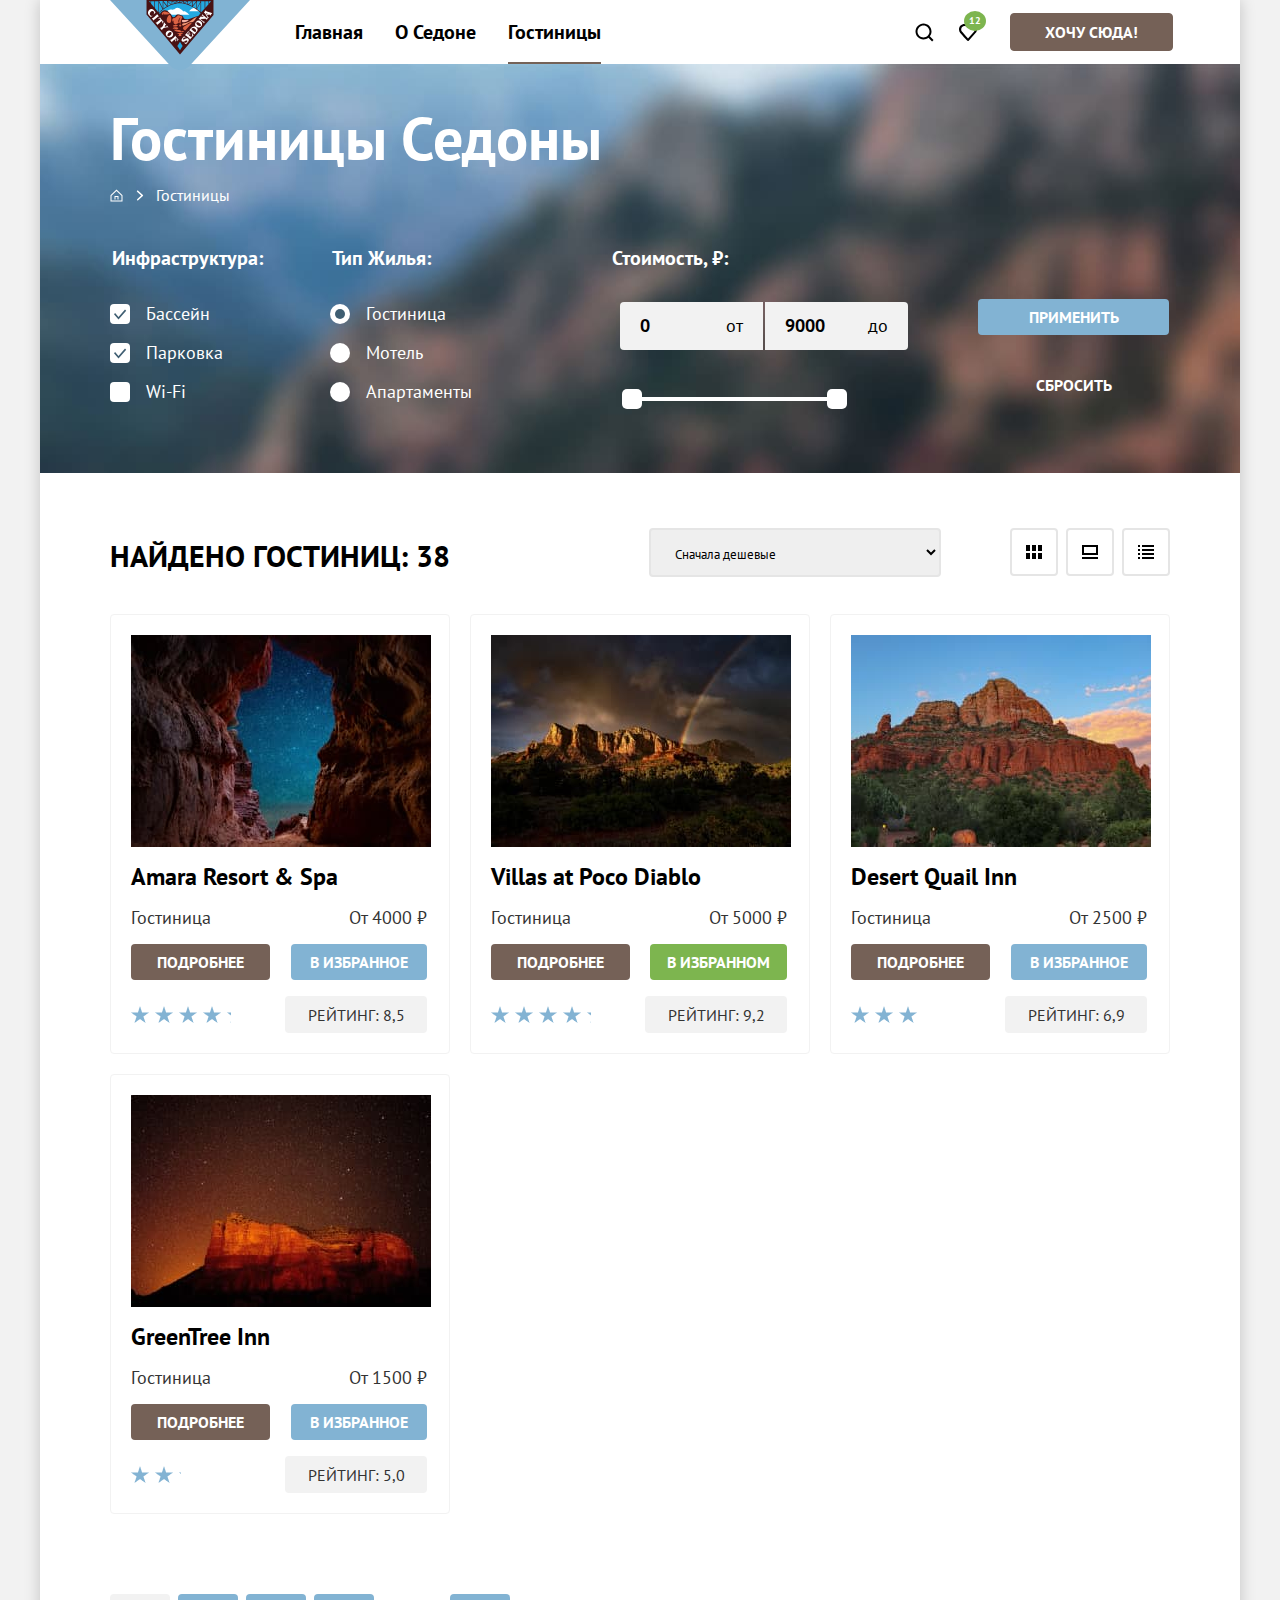
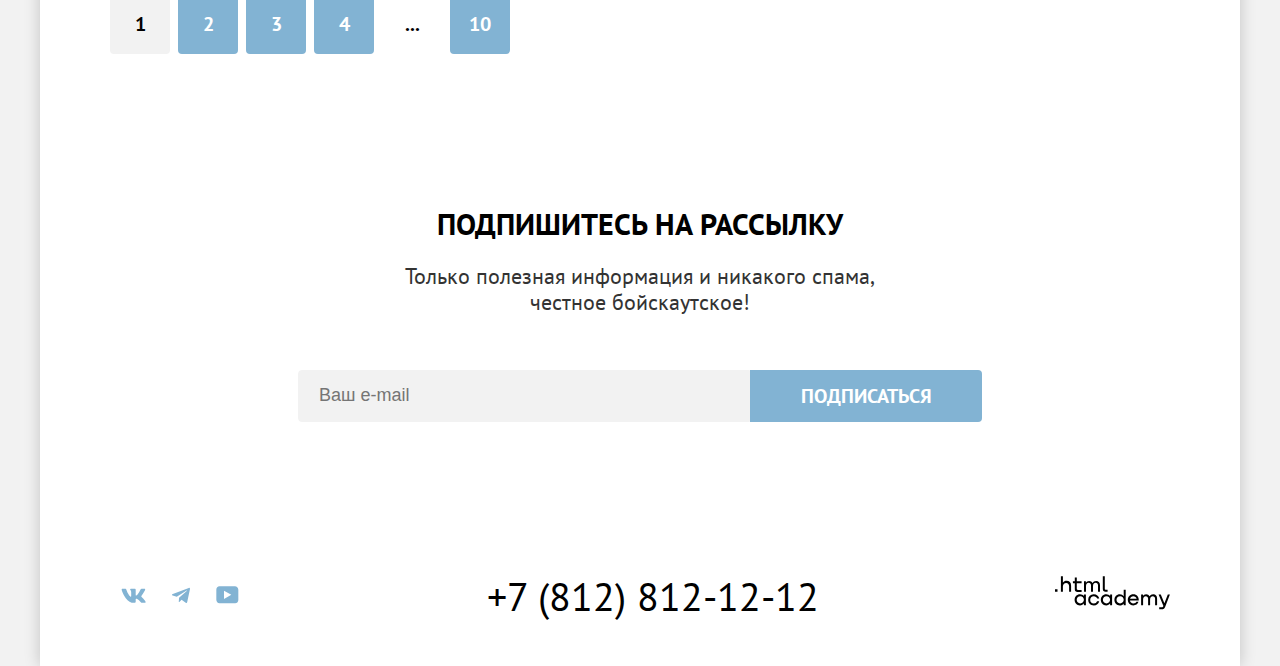
==== catalog.html @ bd593895 "Полностью делает проект" ====
<!DOCTYPE html>
<html lang="en">

	<head>
		<meta charset="UTF-8">
		<meta name="viewport" content="width=device-width, initial-scale=1.0">
		<title>Каталог</title>
		<link type="image/x-icon" href="images/favicon.svg" rel="shortcut icon">
		<link rel="stylesheet" href="styles/styles.css">
	</head>

	<body>
		<div class="container">
			<!-- Header -->
			<header class="main-page-header">
				<nav class="navigation">
					<a class="header-link" href="index.html">
						<img class="logo" src="images/logo.svg" width="140" height="70" alt="Логотип города Седона">
					</a>
					<ul class="navigation-list">
						<li class="navigation-item">
							<a class="navigation-link" href="index.html">Главная</a>
						</li>
						<li class="navigation-item">
							<a class="navigation-link" href="#">О Седоне</a>
						</li>
						<li class="navigation-item">
							<a class="navigation-link navigation-link-current" href="catalog.html">Гостиницы</a>
						</li>
					</ul>
					<ul class="navigation-list navigation-user">
						<li class="navigation-item">
							<a class="navigation-link" href="#">
								<span class="visually-hidden">Поиск</span>
							</a>
						</li>
						<li class="navigation-item">
							<a class="navigation-link favourites-count" href="#">
								<span class="visually-hidden">Избранных отелей:</span>
								<span class="favourites-count-span">12</span></a>
						</li>
						<li class="navigation-item">
							<a class="navigation-link-favourites" href="#">
								<span class="visually-hidden">Переход на страницу с информацией о городе Седона</span>
								Хочу сюда!</a>
						</li>
					</ul>
				</nav>
			</header>
			<main class="main-container main-inner">

				<!-- Form for choosing hotels -->
				<section class="catalog-hotels">
					<h1 class="inner-header-title">Гостиницы Седоны</h1>
					<ul class="breadcrumbs-list">

						<li class="breadcrumbs-item home-item">
							<a class="breadcrumbs-link" href="index.html">
								<span class="visually-hidden">Иконка возврата на главную
									страницу</span>
							</a>
						</li>

						<li class="breadcrumbs-item arrow-item">
							<a class="breadcrumbs-link" href="index.html">
								<span class="visually-hidden">Иконка стрелки вправо</span>
							</a>
						</li>

						<li class="breadcrumbs-item">
							<a class="breadcrumbs-link">Гостиницы</a>
						</li>
					</ul>
					<h2 class="visually-hidden">Список фильтров для выбора гостиниц</h2>
					<form class="hotels-filter" action="https://echo.htmlacademy.ru" method="post">
						<fieldset class="hotels-filter-group">
							<legend class="hotels-filter-title"> Инфраструктура:</legend>
							<ul class="hotels-filter-list">
								<li class="hotels-filter-item">
									<label class="infrastructure-label">
										<input class="infrastructure-input visually-hidden" type="checkbox" name="swimming-pool" checked>
										<span class="checkbox-input"></span>
										<span class="checkbox-label">Бассейн</span>
									</label>
								</li>
								<li class="hotels-filter-item">
									<label class="infrastructure-label">
										<input class="infrastructure-input visually-hidden" type="checkbox" name="parking" checked>
										<span class="checkbox-input"></span>
										<span class="checkbox-label">Парковка</span>
									</label>
								</li>
								<li class="hotels-filter-item">
									<label class="infrastructure-label">
										<input class="infrastructure-input visually-hidden" type="checkbox" name="wi-fi">
										<span class="checkbox-input"></span>
										<span class="checkbox-label">Wi-Fi</span>
									</label>
								</li>
							</ul>
						</fieldset>
						<fieldset class="hotels-filter-group hotel-type">
							<legend class="hotels-filter-title"> Тип Жилья:</legend>
							<ul class="hotels-filter-list">
								<li class="hotels-filter-item">
									<label class="hotel-type-label">
										<input class="hotel-type-input visually-hidden" type="radio" name="hotel-type-name" value="hotel" checked>
										<span class="radio-input"></span>
										<span class="radio-label">Гостиница</span>
									</label>
								</li>
								<li class="hotels-filter-item">
									<label class="hotel-type-label">
										<input class="hotel-type-input visually-hidden" type="radio" name="hotel-type-name" value="motel">
										<span class="radio-input"></span>
										<span class="radio-label">Мотель</span>
									</label>
								</li>
								<li class="hotels-filter-item">
									<label class="hotel-type-label">
										<input class="hotel-type-input visually-hidden" type="radio" name="hotel-type-name" value="apartments">
										<span class="radio-input"></span>
										<span class="radio-label">Апартаменты</span>
									</label>
								</li>
							</ul>
						</fieldset>

						<fieldset class="hotels-filter-group hotel-price">
							<legend class="hotels-filter-title"> Стоимость, ₽: </legend>

							<div class="hotel-price-range-block">
								<input class="hotel-price-input start-price" type="number" name="hotel-price-name" value="0" placeholder="от">
								<span class="hotels-filter-span">от</span>
							</div>

							<div class="hotel-price-range-block">
								<input class="hotel-price-input final-price" type="number" name="hotel-price-name" value="9000" placeholder="до">
								<span class="hotels-filter-span">до</span>
							</div>

							<!-- <input class="hotel-price-range-input" type="range" max="12000" min="0" value="9000"> -->
							<div class="slider-range-bar">
								<button class="slider-range-toggle slider-range-toggle-min">
									<span class="visually-hidden">Изменить минимальную цену</span>
								</button>
								<button class="slider-range-toggle slider-range-toggle-max">
									<span class="visually-hidden">Изменить максимальную цену</span>
								</button>
							</div>
						</fieldset>

						<div class="hotels-filter-submit-block">
							<button class="hotels-filter-submit-button" type="submit">Применить</button>
							<button class="hotels-filter-submit-button reset" type="reset">Сбросить</button>
						</div>
					</form>
				</section>

				<!-- Search results -->
				<section class="search-results">
					<div class="search-results-container">
						<h2 class="search-results-title">Найдено гостиниц: 38</h2>
						<select class="select-control" name="select-control-name" aria-label="Сортировка">
							<option class="select-control-option" value="cheap-hotels-first">Сначала дешевые</option>
							<option class="select-control-option" value="expensive-hotels-first">Сначала дорогие</option>
							<option class="select-control-option" value="popular-hotels-first">Сначала популярные</option>
						</select>

						<ul class="select-button-list">
							<li class="select-button-item">
								<a href="#" class="select-button">
									<svg class="select-button-cards" aria-hidden="true" focusable="false" width="16" height="14" viewBox="0 0 16 14" fill="none" xmlns="http://www.w3.org/2000/svg">
										<path d="M4 0H0v6h4V0Zm12 0h-4v6h4V0Zm-6 0H6v6h4V0ZM4 8H0v6h4V8Zm12 0h-4v6h4V8Zm-6 0H6v6h4V8Z" fill="#000" />
									</svg>
									<span class="visually-hidden">Вариант отображения: показать карточки</span>
								</a>
							</li>

							<li class="select-button-item">
								<a href="#" class="select-button">
									<svg class="select-button-table" aria-hidden="true" focusable="false" width="16" height="14" fill="none" xmlns="http://www.w3.org/2000/svg">
										<path d="M16 12H0v2h16v-2ZM14 2v6H2V2h12Zm2-2H0v10h16V0Z" fill="#000" />
									</svg>
									<span class="visually-hidden">Вариант отображения: показать по одному отелю</span>
								</a>
							</li>

							<li class="select-button-item">
								<a href="#" class="select-button">
									<svg class="select-button-lists" aria-hidden="true" focusable="false" width="16" height="14" viewBox="0 0 16 14" fill="none" xmlns="http://www.w3.org/2000/svg">
										<path d="M2 0H0v2h2V0Zm14 0H4v2h12V0ZM2 4H0v2h2V4Zm14 0H4v2h12V4ZM2 8H0v2h2V8Zm14 0H4v2h12V8ZM2 12H0v2h2v-2Zm14 0H4v2h12v-2Z" fill="#000" />
									</svg>
									<span class="visually-hidden">Вариант отображения: показать список</span>
								</a>
							</li>

						</ul>

					</div>

					<ul class="product-list">
						<li class="product-card">
							<a class="product-card-link" href="#">
								<img class="product-card-img" src="images/catalog/hotel-1.jpg" width="300" height="212" alt="ущелье с видом на зведное небо">
								<h3 class="product-card-title">Amara Resort & Spa</h3>
							</a>
							<div class="product-card-content">
								<div class="product-card-container">
									<span class="product-card-price"> Гостиница</span>
									<span class="product-card-price"> От 4000 ₽</span>
								</div>
								<div class="product-card-container">
									<a class="product-card-details" href="#">Подробнее</a>
									<button class="product-card-favourites" type="button">В избранное</button>
								</div>
								<div class="product-card-container">
									<div class="product-card-stars hotel1">
										<span class="visually-hidden">Отель 4 звезды</span>
									</div>
									<span class="product-card-rating">Рейтинг: 8,5</span>
								</div>
							</div>
						</li>
						<li class="product-card">
							<a class="product-card-link" href="#">
								<img class="product-card-img" src="images/catalog/hotel-2.jpg" width="300" height="212" alt="горы на закате с радугой">
								<h3 class="product-card-title">Villas at Poco Diablo</h3>
							</a>
							<div class="product-card-content">
								<div class="product-card-container">
									<span class="product-card-price"> Гостиница</span>
									<span class="product-card-price"> От 5000 ₽</span>
								</div>
								<div class="product-card-container">
									<a class="product-card-details" href="#">Подробнее</a>
									<button class="product-card-favourites button" type="button">В избранном</button>
								</div>
								<div class="product-card-container">
									<div class="product-card-stars hotel2">
										<span class="visually-hidden">Отель 4 звезды</span>
									</div>
									<span class="product-card-rating">Рейтинг: 9,2</span>
								</div>
							</div>
						</li>
						<li class="product-card">
							<a class="product-card-link" href="#">
								<img class="product-card-img" src="images/catalog/hotel-3.jpg" width="300" height="212" alt="горы днем и кустарники">
								<h3 class="product-card-title">Desert Quail Inn</h3>
							</a>
							<div class="product-card-content">
								<div class="product-card-container">
									<span class="product-card-price"> Гостиница</span> <span class="product-card-price"> От 2500 ₽</span>
								</div>
								<div class="product-card-container">
									<a class="product-card-details" href="#">Подробнее</a>
									<button class="product-card-favourites" type="button">В избранное</button>
								</div>
								<div class="product-card-container">
									<div class="product-card-stars hotel3">
										<span class="visually-hidden">Отель 3 звезды</span>
									</div>
									<span class="product-card-rating">Рейтинг: 6,9</span>
								</div>
							</div>
						</li>
						<li class="product-card">
							<a class="product-card-link" href="#">
								<img class="product-card-img" src="images/catalog/hotel-4.jpg" width="300" height="212" alt="горы вечером в закатном свете и звездным небом">
								<h3 class="product-card-title">GreenTree Inn</h3>
							</a>
							<div class="product-card-content">
								<div class="product-card-container">
									<span class="product-card-price"> Гостиница</span> <span class="product-card-price"> От 1500 ₽</span>
								</div>
								<div class="product-card-container">
									<a class="product-card-details" href="#">Подробнее</a>
									<button class="product-card-favourites" type="button">В избранное</button>
								</div>
								<div class="product-card-container">
									<div class="product-card-stars hotel4">
										<span class="visually-hidden">Отель 2 звезды</span>
									</div>
									<span class="product-card-rating">Рейтинг: 5,0</span>
								</div>
							</div>
						</li>
					</ul>

					<!-- Pagination -->
					<ul class="pagination">
						<li class="pagination-item">
							<a class="pagination-link pagination-current">1</a>
						</li>
						<li class="pagination-item">
							<a class="pagination-link" href="#">2</a>
						</li>
						<li class="pagination-item">
							<a class="pagination-link" href="#">3</a>
						</li>
						<li class="pagination-item">
							<a class="pagination-link" href="#">4</a>
						</li>
						<li class="pagination-item">
							<a class="pagination-link pagination-next" href="#">
								<span class="visually-hidden">Следующая страница</span>
								...</a>
						</li>
						<li class="pagination-item">
							<a class="pagination-link" href="#">10</a>
						</li>
					</ul>
				</section>

				<!-- Subscription -->
				<section class="subscription-catalog">
					<h2 class="subscription-title-catalog">Подпишитесь на рассылку</h2>
					<p class="subscription-description-catalog">Только полезная информация и никакого спама, <br>честное
						бойскаутское!</p>
					<form class="subscription-form" action="#" method="post">
						<label class="subscription-label">
							<input class="subscription-input" type="email" name="email" placeholder="Ваш e-mail" required>
						</label>
						<button class="subscription-button" type="submit">Подписаться</button>
					</form>
				</section>
			</main>

			<!-- Footer -->
			<footer class="page-footer">
				<h2 class="visually-hidden">Контакты</h2>
				<ul class="page-footer-contacts-list">
					<li class="page-footer-contacts-item">
						<a class="page-footer-contacts-link" href="https://vk.com/htmlacademy">
							<svg class="contacts-icon" aria-hidden="true" focusable="false" xmlns="http://www.w3.org/2000/svg" width="25" height="15" fill="none">
								<path fill-rule="evenodd" d="M24.12 1.8c.16-.54 0-.94-.8-.94H20.7c-.67 0-.98.34-1.15.73 0 0-1.33 3.2-3.22 5.27-.61.6-.9.8-1.23.8-.16 0-.41-.2-.41-.75v-5.1c0-.66-.19-.95-.74-.95H9.82c-.42 0-.67.3-.67.59 0 .62.95.76 1.04 2.51v3.8c0 .83-.15.98-.48.98-.9 0-3.06-3.2-4.34-6.88-.25-.72-.5-1-1.18-1H1.57c-.75 0-.9.34-.9.73 0 .68.89 4.07 4.14 8.55 2.17 3.06 5.23 4.72 8 4.72 1.68 0 1.88-.37 1.88-1v-2.32c0-.74.16-.88.7-.88.38 0 1.05.19 2.6 1.66 1.79 1.75 2.08 2.54 3.08 2.54h2.63c.75 0 1.12-.37.9-1.1-.23-.72-1.08-1.77-2.2-3.02-.62-.71-1.54-1.48-1.82-1.86-.39-.5-.28-.71 0-1.15 0 0 3.2-4.42 3.54-5.93Z" clip-rule="evenodd" />
							</svg>
							<span class="visually-hidden">Переход на сайт Вконтакте</span>
						</a>
					</li>
					<li class="page-footer-contacts-item">
						<a class="page-footer-contacts-link" href="https://t.me/htmlacademy">
							<svg class="contacts-icon" aria-hidden="true" focusable="false" xmlns="http://www.w3.org/2000/svg" width="18" height="16" fill="none">
								<path d="M16.79.96.84 7.1c-1.09.44-1.08 1.05-.2 1.32l4.1 1.28 9.47-5.98c.44-.27.85-.13.52.17l-7.68 6.93-.28 4.22c.41 0 .6-.2.83-.41l1.99-1.94 4.13 3.06c.77.42 1.31.2 1.5-.71l2.72-12.8c.28-1.1-.43-1.61-1.16-1.28Z" />
							</svg>
							<span class="visually-hidden">Переход в Телеграмм</span>
						</a>
					</li>
					<li class="page-footer-contacts-item">
						<a class="page-footer-contacts-link" href="https://www.youtube.com/user/htmlacademyru">
							<svg class="contacts-icon" aria-hidden="true" focusable="false" xmlns="http://www.w3.org/2000/svg" width="23" height="18" fill="none">
								<path d="M18.94.36H3.51C1.65.36.33 1.95.33 3.76v10.09c0 1.91 1.32 3.5 3.18 3.5h15.65c1.64 0 3.17-1.59 3.17-3.4V3.76c-.22-1.8-1.53-3.4-3.39-3.4ZM7.99 12.89V4.82l7.34 4.04-7.34 4.03Z" />
							</svg>
							<span class="visually-hidden">Переход на сайт Ютуб</span>
						</a>
					</li>
				</ul>
				<a class="page-footer-contacts-phone" href="tel:+78128121212">
					<span class="visually-hidden">Телефон для связи:</span> +7 (812) 812-12-12
				</a>
				<a class="page-footer-site-developer" href="https://htmlacademy.ru/">

					<svg class="site-developer" aria-hidden="true" focusable="false" width="115" height="34" fill="none" xmlns="http://www.w3.org/2000/svg">
						<path d="M0 13.26v2.6h2.5v-2.6H0Zm11.6-8.4c-1.6 0-2.8.7-3.6 1.7h-.1V.36h-2v15.5h2v-5.3c0-2.1 1.3-3.6 3.3-3.6 1.8 0 2.9 1.4 2.9 3.2v5.7h2v-6.1c.1-3-1.8-4.9-4.5-4.9Zm15 .3h-4.8v-3.7h-2v3.8h-1.9v2h1.9v6c0 1.7 1 2.7 2.7 2.7h4.1v-2h-3.7c-.7 0-1.1-.4-1.1-1.1v-5.7h4.8v-2Zm14.5-.2c-1.6 0-2.9.8-3.5 2.1h-.1c-.6-1.2-1.8-2.1-3.4-2.1-1.4 0-2.5.8-3.1 1.8h-.1v-1.6H29v10.6h2v-5.4c0-2 1-3.5 2.6-3.5 1.5 0 2.4 1 2.4 2.6v6.3h2v-5.6c0-2.4 1.4-3.3 2.6-3.3 1.5 0 2.4 1 2.4 2.6v6.3h2v-6.5c.1-2.5-1.4-4.3-3.9-4.3Zm6.7 8.1c0 1.7 1 2.7 2.8 2.7h2v-2h-1.7c-.7 0-1.1-.4-1.1-1.1V.36h-2v12.7Zm-18.9 7c-.9-1.1-2.2-1.8-3.9-1.8-3.1 0-5.4 2.3-5.4 5.6s2.3 5.6 5.4 5.6c1.8 0 3-.8 3.8-1.9h.1v1.6h2v-10.6h-2v1.5Zm-3.6 7.4c-2.2 0-3.6-1.6-3.6-3.6s1.4-3.6 3.6-3.6 3.6 1.6 3.6 3.6c0 1.9-1.4 3.6-3.6 3.6Zm18.9-5.1c-.5-2.4-2.6-4.1-5.4-4.1a5.4 5.4 0 0 0-5.6 5.6c0 3.1 2.2 5.6 5.6 5.6 2.8 0 4.9-1.8 5.4-4.2h-2.1a3.4 3.4 0 0 1-3.3 2.3c-2.2 0-3.6-1.6-3.6-3.6s1.4-3.6 3.6-3.6c1.6 0 2.8 1 3.3 2.2h2.1v-.2Zm10.9-2.3c-.9-1.1-2.2-1.8-3.9-1.8-3.1 0-5.4 2.3-5.4 5.6s2.3 5.6 5.4 5.6c1.8 0 3-.8 3.8-1.9h.1v1.6h2v-10.6h-2v1.5Zm-3.6 7.4c-2.2 0-3.6-1.6-3.6-3.6s1.4-3.6 3.6-3.6 3.6 1.6 3.6 3.6c0 1.9-1.5 3.6-3.6 3.6Zm17.2-7.3c-.9-1.1-2.2-1.9-3.9-1.9-3.1 0-5.4 2.3-5.4 5.6s2.2 5.6 5.4 5.6c1.7 0 3-.8 3.8-1.8h.1v1.5h2v-15.4h-2v6.4Zm-3.6 7.3c-2.2 0-3.6-1.6-3.6-3.6s1.4-3.6 3.6-3.6 3.6 1.6 3.6 3.6c-.1 2-1.5 3.6-3.6 3.6Zm13.2-9.2c-3.3 0-5.5 2.5-5.5 5.6 0 3 2.1 5.6 5.5 5.6 2.5 0 4.5-1.3 5.2-3.6h-2.1c-.5 1-1.6 1.6-3 1.6-1.9 0-3.3-1.3-3.4-2.9h8.8c.2-3.6-2-6.3-5.5-6.3Zm0 1.9c1.7 0 3 1 3.3 2.6h-6.5c.3-1.5 1.5-2.6 3.2-2.6Zm19.9-1.9c-1.6 0-2.9.8-3.6 2h-.1c-.6-1.2-1.8-2-3.4-2-1.4 0-2.5.7-3.1 1.8v-1.5h-1.9v10.6h2v-5.4c0-2 1-3.4 2.6-3.5 1.5 0 2.4 1 2.4 2.6v6.3h2v-5.6c0-2.4 1.4-3.3 2.6-3.3 1.5 0 2.4 1 2.4 2.6v6.3h2v-6.5c.1-2.6-1.4-4.4-3.9-4.4Zm11.2 9.1-3.6-8.9h-2.2l4.8 11.6c-.3.9-.7 1.2-1.7 1.2h-2.5v2h2.5c1.8 0 2.8-.8 3.5-2.6l4.7-12.2h-2.1l-3.4 8.9Z" />
					</svg>
					<span class="visually-hidden">Сделано командой html academy</span>
				</a>
			</footer>
		</div>
	</body>

</html>
---- styles/styles.css ----
@font-face {
  font-family: "PT Sans";
  font-style: normal;
  font-weight: 400;
  src: url("../fonts/ptsans-400.woff2") format("woff2");
  font-display: swap;
}

@font-face {
  font-family: "PT Sans";
  font-style: normal;
  font-weight: 700;
  src: url("../fonts/ptsans-700.woff2") format("woff2");
  font-display: swap;
}

*,
*::before,
*::after {
  box-sizing: border-box;
}

html {
  height: 100%;
}

body {
  margin: 0;
  height: 100%;
  border: 0;
  color: #333333;
  font-family: "PT Sans", sans-serif;
  font-size: 18px;
  line-height: 21px;
  font-weight: 400;
  background-color: #f2f2f2;
  text-align: center;
  padding: 0 40px;
}

.container {
  width: 1200px;
  background-color: #ffffff;
  margin: 0 auto;
  display: flex;
  flex-direction: column;
  min-height: 100%;
  box-shadow: 0 0 15px 0 rgba(0, 0, 0, 0.2);
}

.visually-hidden {
  position: absolute;
  width: 1px;
  height: 1px;
  margin: -1px;
  padding: 0;
  border: 0;
  clip: rect(0 0 0 0);
  overflow: hidden;
}

/*Main page*/
.main-container {
  flex-grow: 1;
}

.navigation {
  display: flex;
  padding: 0;
  margin: 0;
  position: relative;
}

.header-link {
  position: absolute;
  margin-left: 70px;
}

.navigation-list {
  list-style: none;
  padding: 0;
  margin: 0;
  margin-left: 239px;
  display: flex;
  flex-wrap: wrap;
  height: 100%;
}

.navigation-user {
  padding: 0;
  margin: 0;
  margin-left: 285px;
  display: flex;
  justify-content: flex-end;
  align-items: center;
  flex-wrap: wrap;
}

.navigation-link {
  display: block;
  text-decoration: none;
  color: #000000;
  font-weight: 700;
  font-size: 20px;
  line-height: 24px;
  padding: 20px 16px;
  height: 100%;
}

.navigation-link-current {
  position: relative;
}

.navigation-link-current::after {
  position: absolute;
  left: 16px;
  right: 16px;
  bottom: 0;
  content: "";
  border-bottom: 2px solid rgb(117, 98, 87);
}

.navigation-user .navigation-item:nth-child(1),
.navigation-user .navigation-item:nth-child(2) {
  min-width: 44px;
  height: 64px;
  margin: 0;
  padding: 0;
  position: relative;
}

.navigation-user .navigation-item:nth-child(1) .navigation-link {
  background-image: url("../images/search.svg");
  background-repeat: no-repeat;
  background-position: center;
}

.navigation-user .navigation-item:nth-child(2) {
  background-image: url("../images/heart.svg");
  background-repeat: no-repeat;
  background-position: center;
}

.favourites-count-span {
  background-color: #7db54f;
  color: #ffffff;
  font-size: 10px;
  line-height: 10px;
  padding: 5px;
  position: absolute;
  top: 11px;
  right: 4px;
  border-radius: 50%;
}

.navigation-link-current::before {
  text-decoration: underline;
  text-decoration-color: #756257;
}

.navigation-link-favourites {
  display: block;
  color: #ffffff;
  background-color: #756157;
  border: 1px solid #756157;
  border-radius: 4px;
  font-weight: 700;
  font-size: 16px;
  line-height: 20px;
  text-transform: uppercase;
  text-decoration: none;
  padding: 8px 34px;
  margin-left: 20px;
}

.navigation-link-favourites:hover,
.navigation-link-favourites:focus {
  background: rgb(97, 80, 72);
}

.navigation-link-favourites:active {
  background: rgb(117, 97, 87);
  color: rgba(255, 255, 255, 0.3);
}


/*Welcome*/
.welcome {
  background-image: url("../images/welcome-divider.svg"), url("../images/welcome-background.jpg");
  background-size: 100% auto, cover;
  background-repeat: no-repeat, no-repeat;
  background-position: center bottom, center center;
  background-color: #808080;
}

.welcome-image {
  width: 458px;
  height: 352px;
  margin-bottom: 82px;
  margin-top: 51px;
}

/*Advantages*/

.advantages-title-container {
  margin: 0;
  padding: 65px 70px 90px;
}

.advantages-title,
.services-title,
.searching-hotels-title,
.subscription-title {
  font-weight: 700;
  font-size: 30px;
  line-height: 36px;
  text-transform: uppercase;
  color: #000000;
  padding: 0;
}

.advantages-title {
  margin: 0 15px 25px;
}

.advantages-title-description,
.services-title-description,
.searching-hotels-description,
.subscription-description {
  font-size: 22px;
  line-height: 26px;
  color: #333333;
  margin: 0;
}

/*Advanatges List*/
.advantages-list {
  list-style: none;
  display: flex;
  flex-wrap: wrap;
  padding: 0;
  margin: 0;
}

.advantages-item,
.services-item {
  width: 400px;
  display: flex;
  flex-direction: column;
}

.advantages-item-container {
  padding: 102px 85px;
  display: flex;
  flex-direction: column;
}

.advantages-item {
  padding: 113px 85px;
}

.color1 {
  display: flex;
  flex-direction: row;
  justify-content: center;
  width: 100%;
  padding: 0;
  margin: 0 auto;
}

.advantages-subtitle {
  font-weight: 700;
  font-size: 24px;
  line-height: 28px;
  text-transform: uppercase;
  color: #000000;
  margin: 0 auto;
  text-align: center;
  max-width: 175px;
  display: flex;
  flex-direction: column;
}

.advantages-subtitle::after {
  content: "";
  display: block;
  width: 60px;
  border-bottom: 2px solid rgba(0, 0, 0, 0.3);
  margin: 30px auto;
}

.line1::after {
  content: "";
  display: block;
  width: 60px;
  border-bottom: 2px solid rgba(255, 255, 255, 0.3);
  margin: 30px auto;
}

.advantages-description {
  color: #333333;
  margin: 0;
}

.color1 {
  color: #ffffff;
  background-color: #82b3d3;
}

.color2 {
  background-color: rgba(131, 179, 211, 0.12);
}

.color3 {
  background-color: rgba(131, 179, 211, 0.2);
}

.city-sedona-image,
.bridge-image {
  display: block;
  width: 800px;
  height: 100%;
  object-fit: cover;
}

/*Services*/
.services-title-container {
  margin: 0;
  padding: 64px 70px;
}

.services-title {
  margin-top: 0;
  margin-bottom: 20px;
}

.services-list {
  list-style: none;
  color: #000000;
  display: flex;
  flex-wrap: wrap;
  padding: 0;
  margin: 0;
}


.services-item {
  padding: 80px 85px;
  display: flex;
  flex-direction: column;
  gap: 30px;
}

.services-image {
  width: 75px;
  height: 72px;
  margin: 0 auto;
}

.home {
  background-image: url("../images/services-1.svg");
}

.food {
  background-image: url("../images/services-2.svg");
}

.souvenirs {
  background-image: url("../images/services-3.svg");
}

.home,
.food,
.souvenirs {
  background-repeat: no-repeat;
  background-size: 100% 100%;
}

.services-subtitle {
  font-weight: 700;
  font-size: 24px;
  line-height: 28px;
  text-transform: uppercase;
  color: #000000;
  margin: 0;
  text-align: center;
}

.services-description {
  color: #333333;
  margin: 0;
}

/*Searching Hotels*/
.searching-hotels {
  padding: 96px 70px;
  margin: 0;
}

.searching-hotels-title {
  margin: 0 0 20px;
}

.searching-hotels-description {
  margin: 0 0 54px;
}

.searching-hotels-button {
  display: block;
  margin: 0 auto;
  color: #ffffff;
  background-color: #756157;
  border: none;
  cursor: pointer;
  border-radius: 4px;
  font-family: inherit;
  font-weight: 700;
  font-size: 20px;
  line-height: 36px;
  text-transform: uppercase;
  padding: 8px 50px;
}

.searching-hotels-button:hover,
.searching-hotels-button:focus {
  background: rgb(97, 80, 72);
}

.searching-hotels-button:active {
  background: rgb(117, 97, 87);
  color: rgba(255, 255, 255, 0.3);

}

/* Subscription */
.subscription {
  background-color: #808080;
  background-image: url("../images/subscription-background.jpg");
  background-repeat: no-repeat;
  background-position: center center;
  background-size: cover;
  padding: 96px 70px 104px;
}

.subscription-title {
  margin: 0 140px 20px;
}

.subscription-title,
.subscription-description {
  color: #ffffff;
}

.subscription-description {
  margin: 0 104px 54px;
}

.subscription-form {
  display: flex;
  justify-content: center;
}

.subscription-input {
  background-color: #f2f2f2;
  border: 1px solid #f2f2f2;
  border-radius: 4px 0 0 4px;
  background: rgb(242, 242, 242);
  width: 452px;
  height: 100%;
  padding: 17px 0 17px 20px;
}

.subscription-input::placeholder {
  font-family: inherit;
  font-size: 18px;
  line-height: 24px;
}

.subscription-button {
  display: block;
  color: #ffffff;
  font-weight: 700;
  font-family: inherit;
  font-size: 20px;
  line-height: 36px;
  text-transform: uppercase;
  background-color: #82b3d3;
  border-radius: 0 4px 4px 0;
  border: none;
  cursor: pointer;
  padding: 8px 50px;
  width: 232px;
}

.subscription-button:hover,
.subscription-button:focus {
  background: rgb(104, 162, 202);
}

.subscription-button:active {
  background: rgb(130, 179, 211);
  color: rgba(255, 255, 255, 0.3);
}


/*Footer*/
.page-footer {
  padding: 50px 70px;
  margin: 0;
  display: flex;
  justify-content: space-between;
}

.page-footer-contacts-list {
  list-style: none;
  max-width: 142px;
  margin: 0;
  padding: 0;
  display: flex;
  flex-wrap: wrap;
}

.page-footer-contacts-link {
  display: block;
  padding: 10px;
  width: 47px;
  height: 40px;
}

.contacts-icon {
  fill: #82b3d3;
  margin: auto auto;
}

.contacts-icon:hover,
.contacts-icon:focus {
  fill: rgb(104, 162, 202);
}

.contacts-icon:active {
  fill: rgba(104, 162, 202, 0.3);
}

.page-footer-contacts-phone {
  display: block;
  font-size: 40px;
  line-height: 40px;
  color: #000000;
  text-decoration: none
}

.page-footer-contacts-phone:hover,
.page-footer-contacts-phone:focus {
  color: rgb(117, 97, 87)
}

.page-footer-contacts-phone:active {
  color: rgba(117, 97, 87, 0.3)
}

.page-footer-site-developer {
  display: block;

}

.site-developer {
  fill: #000000
}

.site-developer:hover,
.site-developer:focus {
  fill: rgb(117, 97, 87)
}

.site-developer:active {
  fill: rgba(117, 97, 87, 0.3)
}

/*Catalog page*/

.catalog-hotels {
  text-align: left;
  color: #ffffff;
  background: #82b3d3 url("../images/filter-background.jpg") no-repeat center center;
  background-size: cover;
  padding: 35px 70px 70px;
}

.breadcrumbs-list {
  list-style: none;
  display: flex;
  flex-direction: row;
  flex-wrap: wrap;
  gap: 10px;
  margin: 0 0 40px;
  padding: 0;
}

.breadcrumbs-item {
  min-width: 13px;
  min-height: 15px;
}

.home-item {
  background-image: url("../images/home.svg");
  background-repeat: no-repeat;
  background-position: center;
}

.arrow-item {
  background-image: url("../images/arrow.svg");
  background-repeat: no-repeat;
  background-position: center;
}

.inner-header-title {
  font-size: 60px;
  font-weight: 700;
  line-height: 78px;
  margin: 0;
  padding: 0;
  margin-bottom: 8px;

}

.breadcrumbs {
  margin-bottom: 40px;
}

.breadcrumbs-link {
  display: block;
  font-size: 16px;
  line-height: 21px;
  cursor: pointer;
}

.breadcrumbs-link:hover {
  color: rgba(255, 255, 255, 0.6)
}

.breadcrumbs-link:focus {
  color: #ffffff;
}

.breadcrumbs-link:active {
  color: rgba(255, 255, 255, 0.3)
}

.hotels-filter {
  display: grid;
  width: 1060px;
  grid-template-columns: 150px 140px 368px 191px;
  gap: 70px;

}

.hotels-filter-list {
  list-style: none;
  display: flex;
  flex-direction: column;
  flex-wrap: wrap;
  gap: 16px;
  margin: 0;
  padding: 0;
}

.hotels-filter-item {
  text-align: left;
}
.hotels-filter-group {
  padding: 0;
  margin: 0;
  border: 0 solid transparent;
}

.hotels-filter-title {
  font-size: 20px;
  font-weight: 700;
  line-height: 24px;
  margin-bottom: 32px;
  width: 150px;
}

.hotel-price-range-block {
  position: relative;
}

.hotels-filter-span {
  position: absolute;
  top: 12px;
  right: 20px;
  line-height: 24px;
  color: #000000;
}

/* Checkbox */

.checkbox-input{
  position: absolute;
  width: 20px;
  height: 20px;
  border-radius: 4px;
  background-color: #ffffff;
  left: 0;
  top: 2px;
  display: block;
}

.infrastructure-label:hover .checkbox-input,
.infrastructure-label:hover .checkbox-label {
  opacity: 60%;
}

.infrastructure-input[type="checkbox"]:focus-visible + .checkbox-input {
  outline: 3px solid #83B3D3;
}

.infrastructure-input[type="checkbox"]:disabled + .checkbox-input,
.infrastructure-input[type="checkbox"]:disabled ~ .checkbox-label  {
  opacity: 30%;
}

.infrastructure-input[type="checkbox"]:checked + .checkbox-input {
  background-image: url(../images/checkmark.svg);
  background-repeat: no-repeat;
  background-position: center;
}

.infrastructure-label,
.hotel-type-label {
  position: relative;
  font-size: 18px;
  line-height: 23px;
}

.checkbox-label {
  margin-left: 36px;
  display: block;
}

/* Radio */

.radio-input {
  position: absolute;
  width: 20px;
  height: 20px;
  border-radius: 50%;
  background-color: #ffffff;
  left: 0;
  top: 2px;
  display: block;
}

.hotel-type {
  margin-right: 70px;
}

.hotel-price {
  margin-left: 70px;
  display: flex;
  gap: 2px;
  justify-content: flex-end;
  align-items: flex-start;
  flex-wrap: wrap;
  position: relative;
}

.hotel-price-input {
  font-weight: 700;
  font-size: 18px;
  line-height: 24px;
  font-family: inherit;
  width: 143px;
  padding: 12px 20px;
  background: rgb(242, 242, 242);
  border: 0 solid rgb(242, 242, 242);
  outline: none;
}

.hotel-type-input[type="radio"]:checked + .radio-input:after {
  content: "";
  position: absolute;
  width: 10px;
  height: 10px;
  border-radius: 50%;
  background-color: #3F5E72;
  top: 0;
  bottom: 0;
  left: 0;
  right: 0;
  margin: auto;
}

.hotel-type-label:hover .radio-input,
.hotel-type-label:hover .radio-label {
  opacity: 60%;
}

.hotel-type-input[type="radio"]:focus-visible + .radio-input {
  outline: 3px solid #83B3D3;
}

.hotel-type-input[type="radio"]:disabled + .radio-input,
.hotel-type-input[type="radio"]:disabled ~ .radio-label  {
  opacity: 30%;
}

.radio-label {
  display: block;
  margin-left: 36px;
}

/* Range */

.start-price {
  border-radius: 4px 0 0 4px;
  margin-bottom: 36px;
}

.final-price {
  border-radius: 0 4px 4px 0;
}

.hotel-price-range-input {
  display: block;
}

.slider-range-bar {
  position: absolute;
  height: 4px;
  top: 95px;
  left: 12px;
  right: 61px;
  background-color: #ffffff;
}

.slider-range-toggle {
  position: absolute;
  width: 20px;
  height: 20px;
  border: none;
  border-radius: 5px;
  background-color: #ffffff;
  cursor: pointer;
  top: -8px;
}

.slider-range-toggle-max {
  right: 0;
}

.slider-range-toggle:hover {
  box-shadow: 0 4px 10px 0 rgba(0, 0, 0, 0.25);
}

.hotels-filter-submit-block {
  display: flex;
  flex-direction: column;
  flex-wrap: wrap;
  justify-content: flex-end;
}

.hotels-filter-submit-button {
  display: block;
  cursor: pointer;
  outline: none;
}

.hotels-filter-submit-button:hover,
.hotels-filter-submit-button:focus {
  background: rgb(104, 162, 202);
}

.hotels-filter-submit-button:active {
  background: rgb(130, 179, 211);
  color: rgba(255, 255, 255, 0.3)
}

.hotels-filter-submit-button:first-child {
  margin-bottom: 32px;
}

.hotels-filter-submit-button {
  color: #ffffff;
  text-transform: uppercase;
  background-color: #82b3d3;
  border-radius: 4px;
  border: 0 solid #82b3d3;
  font-size: 16px;
  font-family: inherit;
  font-weight: 700;
  line-height: 20px;
  padding: 8px 50px;
}

.reset {
  background-color: transparent;
  border: 0 solid transparent;
}

.reset:hover {
  background: transparent;
  color: rgba(255, 255, 255, 0.6)
}

.reset:focus {
  box-sizing: border-box;
  background: transparent;
  color: #ffffff;
  border: 3px solid rgb(131, 179, 211);
}

.reset:active {
  color: rgba(255, 255, 255, 0.3);
  border: none;
}


/*Search results*/
.search-results {
  text-align: left;
  padding: 55px 70px 70px;
  margin: 0;
}

.search-results-container {
  display: flex;
}

.search-results-title {
  max-width: 500px;
  font-size: 30px;
  font-weight: 700;
  line-height: 36px;
  text-transform: uppercase;
  color: #000000;
  margin: 0;
  padding: 0;
  margin-right: 38px;
  margin-bottom: 40px;
  margin-top: 10px;
}

.select-control {
  font-family: inherit;
  padding: 14px 20px;
  width: 292px;
  box-sizing: border-box;
  border: 2px solid rgb(229, 229, 229);
  border-radius: 4px;
  margin-left: 161px;
  height: 49px;
  outline: none;
}

.select-control-option {
  color: #333333;
  font-size: 18px;
  font-weight: 400;
  line-height: 21px;
  box-sizing: border-box;
}

.select-control:hover,
.select-control:focus {
  box-sizing: border-box;
  border: 2px solid rgb(104, 162, 202);
}

.select-button-list {
  width: 160px;
  margin: 0;
  padding: 0;
  list-style-type: none;
  display: flex;
  align-items: flex-start;
  gap: 8px;
  margin-left: auto;
}

.select-button-item {
  padding: 12px 14px;
  box-sizing: border-box;
  border: 2px solid rgb(229, 229, 229);
  border-radius: 4px;
  width: 48px;
  height: 48px;
}

.select-button {
  outline: none;
}

.select-button:hover {
  border: 2px solid rgb(0, 0, 0);
}

.select-button:focus {
  border: 2px solid rgb(104, 162, 202);
}

.select-button:active {
  border: 2px solid rgb(0, 0, 0);
}

.select-button-cards {
  width: 16px;
  height: 14px;
}

.product-list {
  list-style: none;
  display: grid;
  grid-template-columns: repeat(3, 340px);
  padding: 0;
  gap: 20px;
  margin: 0;
}

.product-card {
  width: 340px;
  border: 1px solid #f2f2f2;
  border-radius: 4px;
  padding: 20px;
  margin: 0;
  display: flex;
  flex-direction: column;
  justify-content: flex-start;
  align-items: flex-start;
  gap: 16px;
}

.product-card-link {
  display: block;
  text-decoration: none;
}

.product-card-img {
  margin-bottom: 16px;
  display: block;
  object-fit: contain;
}

.product-card-title {
  font-size: 24px;
  font-weight: 700;
  line-height: 28px;
  color: #000000;
  padding: 0;
  margin: 0;
}

.product-card-content {
  display: flex;
  flex-direction: column;
  gap: 16px;
  justify-items: flex-end;
  margin-top: auto;
}

.product-card-container {
  max-width: 300px;
  display: flex;
  flex-wrap: wrap;
  justify-content: space-between;
  gap: 16px;
}

.product-card-stars {
background-image: url("../images/rating-stars.png");
background-repeat: no-repeat;
  background-position: left;
}

.hotel1,
.hotel2 {
  width: 100px;
}

.hotel3 {
  width: 70px;
}

.hotel4 {
  width: 50px;
}

.product-card-price {
  width: 140px;
}

.product-card-price:nth-child(2) {
  text-align: right;
}

.product-card-details,
.product-card-favourites,
.product-card-rating {
  display: block;
  color: #ffffff;
  font-size: 16px;
  font-family: inherit;
  font-weight: 700;
  line-height: 20px;
  border-radius: 4px;
  border: none;
  cursor: pointer;
  text-transform: uppercase;
  text-align: center;
  text-decoration: none;
  max-width: 142px;
}

.product-card-details {
  background: #756157;
  padding: 8px 26px;
}

.product-card-details:hover,
.product-card-details:focus {
  background: rgb(97, 80, 72);
}

.product-card-details:active {
  background: rgb(117, 97, 87);
  color: rgba(255, 255, 255, 0.3);
}

.product-card-favourites {
  background: #82b3d3;
  padding: 8px 19px;
  box-sizing: border-box;
}

.product-card-favourites:hover,
.product-card-favourites:focus {
  background: rgb(104, 162, 202);
}

.product-card-favourites:active {
  background: rgb(130, 179, 211);
  color: rgba(255, 255, 255, 0.3);
}

.button {
  background: #7db54f;
  font-family: inherit;
  padding: 8px 17px;
}

.button:hover,
.button:focus {
  background: rgb(108, 158, 66);
}

.button:active {
  background: rgb(125, 181, 79);
  color: rgba(255, 255, 255, 0.3)
}

.product-card-rating {
  color: #333333;
  font-weight: inherit;
  border-radius: 4px;
  background: rgb(242, 242, 242);
  padding: 9px 22px 8px 23px;
}

.pagination {
  list-style: none;
  display: flex;
  flex-direction: row;
  flex-wrap: wrap;
  gap: 8px;
  margin: 0;
  margin-top: 80px;
  margin-bottom: 60px;
  padding: 0;
  cursor: pointer;
}

.pagination-link {
  font-size: 20px;
  font-weight: 700;
  line-height: 36px;
  color: #ffffff;
  border-radius: 4px;
  background: #82b3d3;
  text-decoration: none;
  min-width: 60px;
  min-height: 60px;
  display: flex;
  flex-direction: row;
  flex-wrap: wrap;
  justify-content: center;
  align-items: center;
}

.pagination-link:hover,
.pagination-link:focus {
  background: rgb(104, 162, 202);
}

.pagination-link:active {
  background: rgb(130, 179, 211);
  color: rgba(255, 255, 255, 0.3);
}


.pagination-current,
.pagination-current:hover,
.pagination-current:focus,
.pagination-current:active {
  background: #F2F2F2;
  color: #000000;
}

.pagination-next,
.pagination-next:hover,
.pagination-next:focus,
.pagination-next:active {
  background: transparent;
  color: #000000;
}

/*Subscription Catalog*/
.subscription-catalog {
  padding: 22px 70px 104px;
  margin: 0;
}

.subscription-title-catalog {
  color: #000000;
  font-size: 30px;
  font-weight: 700;
  line-height: 36px;
  text-transform: uppercase;
  padding: 0;
  margin: 0;
  margin-bottom: 21px;
}

.subscription-description-catalog {
  color: #333333;
  font-size: 22px;
  line-height: 26px;
  margin: 0;
  margin-bottom: 55px;
}


 /* Модальное окно */

 .modal-container {
  display: none;
  position: fixed;
  top: 0;
  left: 0;
  width: 100%;
  height: 100%;
  background-color: rgba(242, 242, 242, 0.8);
  z-index: 2;
 }

.modal {
  position: relative;
  width: 717px;
  margin: auto;
  padding: 64px 70px;
  background-color: #ffffff;
  box-shadow: 0 25px 50px 0 rgba(0, 0, 0, 0.15);
  border-radius: 30px;
}

.modal-close-button {
  position: absolute;
  width: 52px;
  height: 52px;
  top: 64px;
  right: 52px;
  border-radius: 50%;
  border: none;
  background-color: #F2F2F2;
  background-image: url("../images/modal-close.svg");
  background-repeat: no-repeat;
  background-position: center;
  cursor: pointer;
}

.modal-close-button:hover {
  background-color: #E6E6E6;
}

.modal-close-button:focus-visible {
  background-color: #E6E6E6;
  outline: 3px solid #83B3D3;
}

.modal-close-button:active {
  opacity: 0.3;
}

.modal-title {
  font-size: 30px;
  font-weight: 700;
  line-height: 36px;
  text-transform: uppercase;
  margin: 0;
  margin-bottom: 64px;
  text-align: left;
}

.modal-data-list {
  margin: 0;
  margin-bottom: 38px;
  padding: 0;
  list-style-type: none;
}

.modal-data-item {
  display: flex;
  flex-wrap: wrap;
  position: relative;
  margin-bottom: 23px;
}

.input-box {
  width: 440px;
  position: relative;
  align-self: center;
}

.input-box-inner {
  position: relative;
  margin-bottom: 4px;
}

.modal-label {
  width: 137px;
  font-size: 20px;
  line-height: 24px;
  font-weight: 700;
  padding: 12px 12px 0 0;
}

.modal-input {
  width: 440px;
  height: 48px;
  background-color: #F2F2F2;
  border: none;
  border-radius: 4px;
  font: inherit;
  font-size: 18px;
  line-height: 24px;
  font-weight: 700;
  margin-left: auto;
  padding: 12px 19px 12px 20px;
}

.modal-input:hover {
  background-color: #E6E6E6;
}

.modal-input:focus-visible {
  background-color: #E6E6E6;
  outline: 3px solid #83B3D3;
}

.modal-input-icon {
  position: absolute;
  width: 46px;
  height: 43px;
  right: 6px;
  top: 4px;
  cursor: pointer;
  border: none;
  padding: 0;
  margin: 0;
  background: transparent;
}

.modal-input-icon:hover g {
  opacity: 1;
}

.modal-input-icon:focus-visible g {
  opacity: 1;
}

.modal-input-icon:active g {
  opacity: 0.2;
}

.modal-description-input {
  display: block;
  margin-top: 4px;
  padding: 0 20px;
  font-size: 16px;
  line-height: 21px;
  font-weight: 400;
  text-align: left;
}

.checkin-error {
  color: #FF5757;
  text-align: left;
}

.person-number-item {
  display: flex;
  justify-content: space-between;
}

.modal-label-person {
  width: 137px;
  font-size: 20px;
  line-height: 24px;
  font-weight: 700;
  padding: 12px 12px 0 0;
  text-align: left;
}

.person-box {
  display: flex;
  position: relative;
  max-width: 247px;
  margin-bottom: 8px;
}

.person-box-input {
  display: flex;
  width: 110px;
  height: 48px;
  background-color: #F2F2F2;
  border-radius: 4px;
}

.person-number-input {
  width: 40px;
  height: 48px;
  font: inherit;
  font-size: 18px;
  line-height: 20px;
  font-weight: 700;
  text-align: center;
  border: none;
  background-color: #F2F2F2;
  padding: 0;
}

.person-number-input::-webkit-outer-spin-button,
.person-number-input::-webkit-inner-spin-button {
  appearance: none;
  margin: 0;
}

.person-number-input:hover {
  background-color: #E6E6E6;
}

.person-number-input:focus-visible {
  background-color: #E6E6E6;
  outline: 3px solid #83B3D3;
}

.number-input-minus {
  width: 35px;
  cursor: pointer;
  border: none;
  background: transparent;
  padding: 3px 0 0 3px;
  outline: none;
}

.number-input-minus:hover path,
.number-input-plus:hover path {
  fill: #000000;
  fill-opacity: 1;
}

.number-input-minus:focus-visible path,
.number-input-plus:focus-visible path {
  fill: #000000;
  fill-opacity: 1;
}

.number-input-minus:focus-visible svg,
.number-input-plus:focus-visible svg {
  outline: 3px solid #82B3D3;
}

.number-input-minus:active path,
.number-input-plus:active path {
  fill-opacity: 0.2;
}

.number-input-plus {
  width: 35px;
  padding: 3px 3px 0 0;
  cursor: pointer;
  border: none;
  background: transparent;
  outline: none;
}

.person-number-input {
  appearance: textfield;
}

.modal-label-child {
  width: min-content;
  max-width: 113px;
}

.tooltip-box {
  width: 26px;
  margin-right: 46px;
}

.modal-tooltip {
  position: absolute;
  display: block;
  padding: 11px 0;
}

.tooltip-toggle {
  display: block;
  width: 26px;
  height: 26px;
  padding: 0;
  margin: 0;
  border: none;
  background-color: #83B3D3;
  border-radius: 50%;
  background-image: url("../images/tooltip-icon.svg");
  background-repeat: no-repeat;
  background-position: center;
}

.tooltip-text-box {
  position: absolute;
  width: 256px;
  padding: 15px 18px 18px 22px;
  background-color: #333333;
  box-shadow: 0 15px 30px 0 rgba(0, 0, 0, 0.3);
  border-radius: 10px;
  color: #ffffff;
  font-size: 16px;
  font-weight: 400;
  line-height: 20px;
  left: 50%;
  transform: translateX(-50%);
  top: 55px;
  display: none;
}

.tooltip-text-box::before {
  position: absolute;
  content: "";
  width: 15px;
  height: 15px;
  top: -7px;
  left: 0;
  background-color: #333333;
  transform: rotate(45deg);
  right: 0;
  margin: auto;
}

.tooltip-toggle:hover + .tooltip-text-box,
.tooltip-toggle:focus + .tooltip-text-box {
  display: block;
}

.modal-form-button {
  width: 577px;
  padding: 18px 0;
  font-family: inherit;
  border: none;
  border-radius: 10px;
  background-color: #83B3D3;
  color: #ffffff;
  text-transform: uppercase;
  font-size: 20px;
  line-height: 24px;
  font-weight: 700;
  text-align: center;
  cursor: pointer;
}
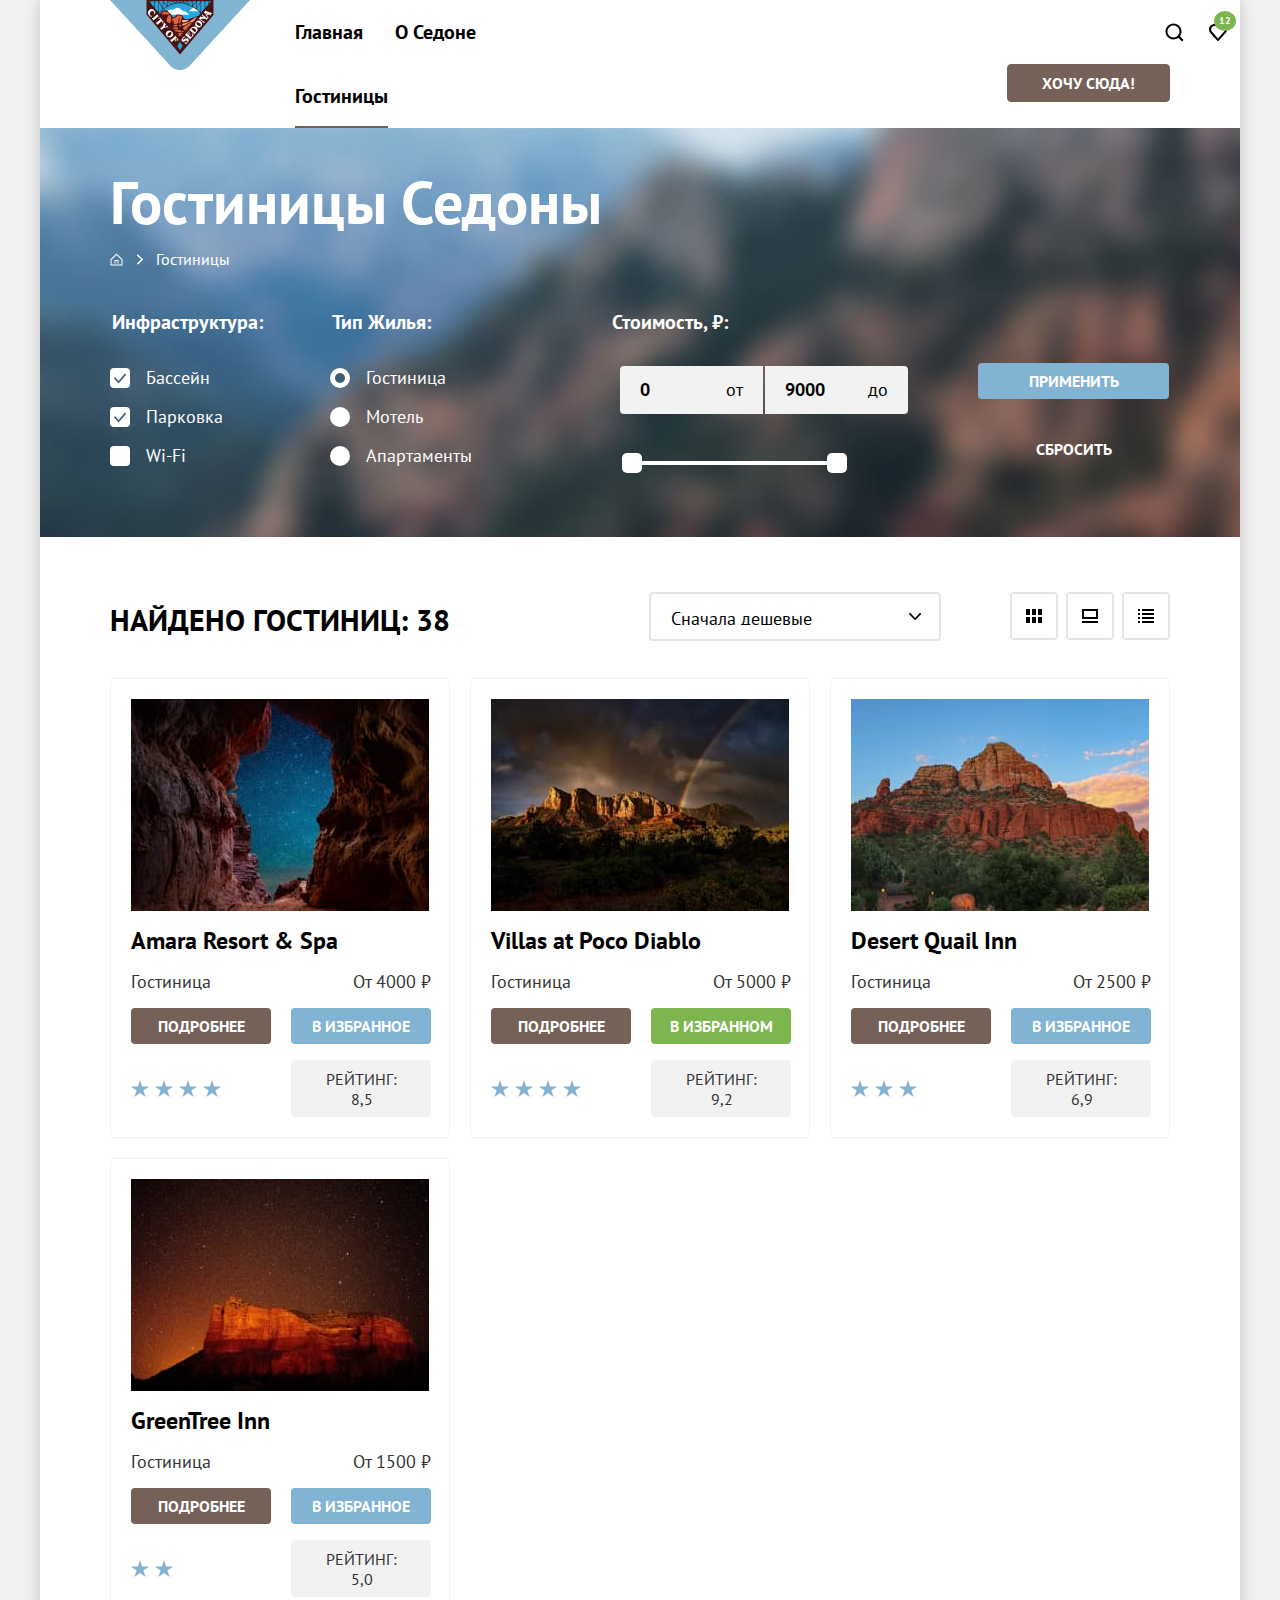
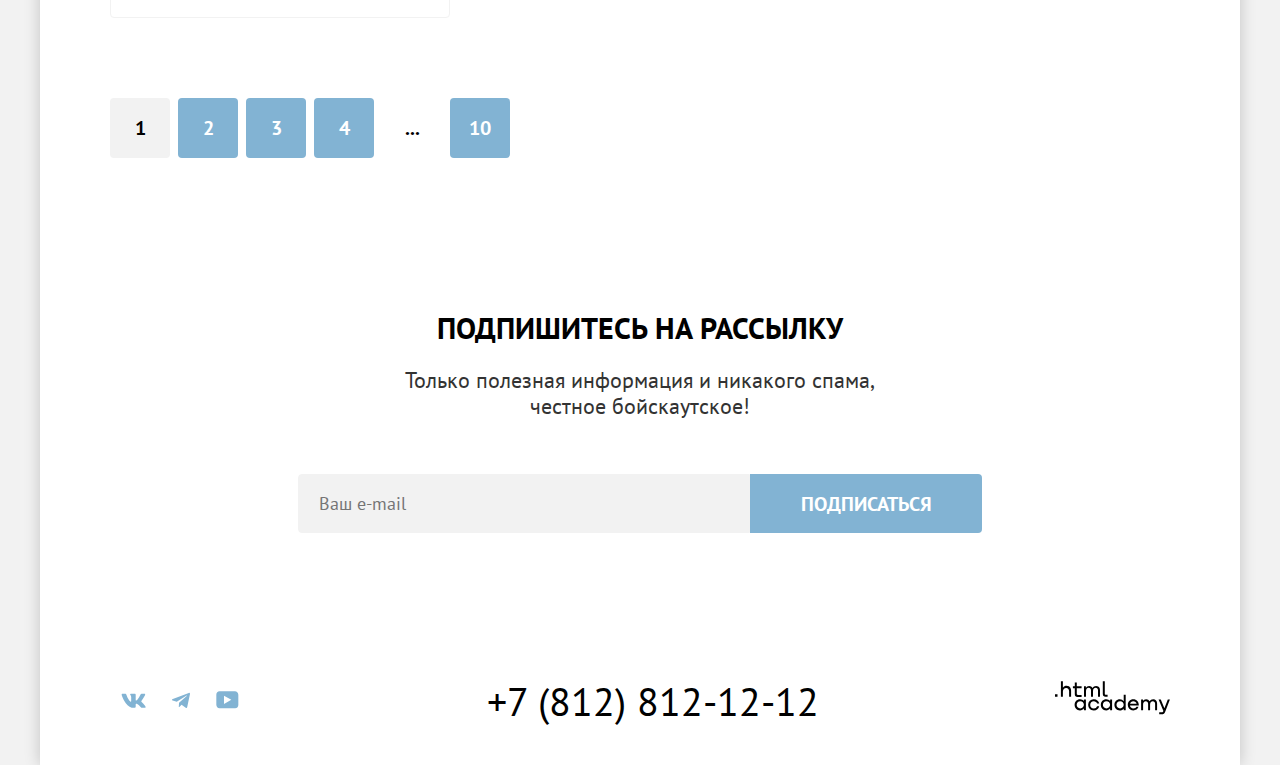
==== commit 207c83b7: "Add files via upload" ====
--- a/catalog.html
+++ b/catalog.html
@@ -1,373 +1,414 @@
 <!DOCTYPE html>
 <html lang="en">
 
-	<head>
-		<meta charset="UTF-8">
-		<meta name="viewport" content="width=device-width, initial-scale=1.0">
-		<title>Каталог</title>
-		<link type="image/x-icon" href="images/favicon.svg" rel="shortcut icon">
-		<link rel="stylesheet" href="styles/styles.css">
-	</head>
-
-	<body>
-		<div class="container">
-			<!-- Header -->
-			<header class="main-page-header">
-				<nav class="navigation">
-					<a class="header-link" href="index.html">
-						<img class="logo" src="images/logo.svg" width="140" height="70" alt="Логотип города Седона">
-					</a>
-					<ul class="navigation-list">
-						<li class="navigation-item">
-							<a class="navigation-link" href="index.html">Главная</a>
-						</li>
-						<li class="navigation-item">
-							<a class="navigation-link" href="#">О Седоне</a>
-						</li>
-						<li class="navigation-item">
-							<a class="navigation-link navigation-link-current" href="catalog.html">Гостиницы</a>
-						</li>
-					</ul>
-					<ul class="navigation-list navigation-user">
-						<li class="navigation-item">
-							<a class="navigation-link" href="#">
-								<span class="visually-hidden">Поиск</span>
-							</a>
-						</li>
-						<li class="navigation-item">
-							<a class="navigation-link favourites-count" href="#">
-								<span class="visually-hidden">Избранных отелей:</span>
-								<span class="favourites-count-span">12</span></a>
-						</li>
-						<li class="navigation-item">
-							<a class="navigation-link-favourites" href="#">
-								<span class="visually-hidden">Переход на страницу с информацией о городе Седона</span>
-								Хочу сюда!</a>
-						</li>
-					</ul>
-				</nav>
-			</header>
-			<main class="main-container main-inner">
-
-				<!-- Form for choosing hotels -->
-				<section class="catalog-hotels">
-					<h1 class="inner-header-title">Гостиницы Седоны</h1>
-					<ul class="breadcrumbs-list">
-
-						<li class="breadcrumbs-item home-item">
-							<a class="breadcrumbs-link" href="index.html">
-								<span class="visually-hidden">Иконка возврата на главную
-									страницу</span>
-							</a>
-						</li>
-
-						<li class="breadcrumbs-item arrow-item">
-							<a class="breadcrumbs-link" href="index.html">
-								<span class="visually-hidden">Иконка стрелки вправо</span>
-							</a>
-						</li>
-
-						<li class="breadcrumbs-item">
-							<a class="breadcrumbs-link">Гостиницы</a>
-						</li>
-					</ul>
-					<h2 class="visually-hidden">Список фильтров для выбора гостиниц</h2>
-					<form class="hotels-filter" action="https://echo.htmlacademy.ru" method="post">
-						<fieldset class="hotels-filter-group">
-							<legend class="hotels-filter-title"> Инфраструктура:</legend>
-							<ul class="hotels-filter-list">
-								<li class="hotels-filter-item">
-									<label class="infrastructure-label">
-										<input class="infrastructure-input visually-hidden" type="checkbox" name="swimming-pool" checked>
-										<span class="checkbox-input"></span>
-										<span class="checkbox-label">Бассейн</span>
-									</label>
-								</li>
-								<li class="hotels-filter-item">
-									<label class="infrastructure-label">
-										<input class="infrastructure-input visually-hidden" type="checkbox" name="parking" checked>
-										<span class="checkbox-input"></span>
-										<span class="checkbox-label">Парковка</span>
-									</label>
-								</li>
-								<li class="hotels-filter-item">
-									<label class="infrastructure-label">
-										<input class="infrastructure-input visually-hidden" type="checkbox" name="wi-fi">
-										<span class="checkbox-input"></span>
-										<span class="checkbox-label">Wi-Fi</span>
-									</label>
-								</li>
-							</ul>
-						</fieldset>
-						<fieldset class="hotels-filter-group hotel-type">
-							<legend class="hotels-filter-title"> Тип Жилья:</legend>
-							<ul class="hotels-filter-list">
-								<li class="hotels-filter-item">
-									<label class="hotel-type-label">
-										<input class="hotel-type-input visually-hidden" type="radio" name="hotel-type-name" value="hotel" checked>
-										<span class="radio-input"></span>
-										<span class="radio-label">Гостиница</span>
-									</label>
-								</li>
-								<li class="hotels-filter-item">
-									<label class="hotel-type-label">
-										<input class="hotel-type-input visually-hidden" type="radio" name="hotel-type-name" value="motel">
-										<span class="radio-input"></span>
-										<span class="radio-label">Мотель</span>
-									</label>
-								</li>
-								<li class="hotels-filter-item">
-									<label class="hotel-type-label">
-										<input class="hotel-type-input visually-hidden" type="radio" name="hotel-type-name" value="apartments">
-										<span class="radio-input"></span>
-										<span class="radio-label">Апартаменты</span>
-									</label>
-								</li>
-							</ul>
-						</fieldset>
-
-						<fieldset class="hotels-filter-group hotel-price">
-							<legend class="hotels-filter-title"> Стоимость, ₽: </legend>
-
-							<div class="hotel-price-range-block">
-								<input class="hotel-price-input start-price" type="number" name="hotel-price-name" value="0" placeholder="от">
-								<span class="hotels-filter-span">от</span>
-							</div>
-
-							<div class="hotel-price-range-block">
-								<input class="hotel-price-input final-price" type="number" name="hotel-price-name" value="9000" placeholder="до">
-								<span class="hotels-filter-span">до</span>
-							</div>
-
-							<!-- <input class="hotel-price-range-input" type="range" max="12000" min="0" value="9000"> -->
-							<div class="slider-range-bar">
-								<button class="slider-range-toggle slider-range-toggle-min">
-									<span class="visually-hidden">Изменить минимальную цену</span>
-								</button>
-								<button class="slider-range-toggle slider-range-toggle-max">
-									<span class="visually-hidden">Изменить максимальную цену</span>
-								</button>
-							</div>
-						</fieldset>
-
-						<div class="hotels-filter-submit-block">
-							<button class="hotels-filter-submit-button" type="submit">Применить</button>
-							<button class="hotels-filter-submit-button reset" type="reset">Сбросить</button>
-						</div>
-					</form>
-				</section>
-
-				<!-- Search results -->
-				<section class="search-results">
-					<div class="search-results-container">
-						<h2 class="search-results-title">Найдено гостиниц: 38</h2>
-						<select class="select-control" name="select-control-name" aria-label="Сортировка">
-							<option class="select-control-option" value="cheap-hotels-first">Сначала дешевые</option>
-							<option class="select-control-option" value="expensive-hotels-first">Сначала дорогие</option>
-							<option class="select-control-option" value="popular-hotels-first">Сначала популярные</option>
-						</select>
-
-						<ul class="select-button-list">
-							<li class="select-button-item">
-								<a href="#" class="select-button">
-									<svg class="select-button-cards" aria-hidden="true" focusable="false" width="16" height="14" viewBox="0 0 16 14" fill="none" xmlns="http://www.w3.org/2000/svg">
-										<path d="M4 0H0v6h4V0Zm12 0h-4v6h4V0Zm-6 0H6v6h4V0ZM4 8H0v6h4V8Zm12 0h-4v6h4V8Zm-6 0H6v6h4V8Z" fill="#000" />
-									</svg>
-									<span class="visually-hidden">Вариант отображения: показать карточки</span>
-								</a>
-							</li>
-
-							<li class="select-button-item">
-								<a href="#" class="select-button">
-									<svg class="select-button-table" aria-hidden="true" focusable="false" width="16" height="14" fill="none" xmlns="http://www.w3.org/2000/svg">
-										<path d="M16 12H0v2h16v-2ZM14 2v6H2V2h12Zm2-2H0v10h16V0Z" fill="#000" />
-									</svg>
-									<span class="visually-hidden">Вариант отображения: показать по одному отелю</span>
-								</a>
-							</li>
-
-							<li class="select-button-item">
-								<a href="#" class="select-button">
-									<svg class="select-button-lists" aria-hidden="true" focusable="false" width="16" height="14" viewBox="0 0 16 14" fill="none" xmlns="http://www.w3.org/2000/svg">
-										<path d="M2 0H0v2h2V0Zm14 0H4v2h12V0ZM2 4H0v2h2V4Zm14 0H4v2h12V4ZM2 8H0v2h2V8Zm14 0H4v2h12V8ZM2 12H0v2h2v-2Zm14 0H4v2h12v-2Z" fill="#000" />
-									</svg>
-									<span class="visually-hidden">Вариант отображения: показать список</span>
-								</a>
-							</li>
-
-						</ul>
-
-					</div>
-
-					<ul class="product-list">
-						<li class="product-card">
-							<a class="product-card-link" href="#">
-								<img class="product-card-img" src="images/catalog/hotel-1.jpg" width="300" height="212" alt="ущелье с видом на зведное небо">
-								<h3 class="product-card-title">Amara Resort & Spa</h3>
-							</a>
-							<div class="product-card-content">
-								<div class="product-card-container">
-									<span class="product-card-price"> Гостиница</span>
-									<span class="product-card-price"> От 4000 ₽</span>
-								</div>
-								<div class="product-card-container">
-									<a class="product-card-details" href="#">Подробнее</a>
-									<button class="product-card-favourites" type="button">В избранное</button>
-								</div>
-								<div class="product-card-container">
-									<div class="product-card-stars hotel1">
-										<span class="visually-hidden">Отель 4 звезды</span>
-									</div>
-									<span class="product-card-rating">Рейтинг: 8,5</span>
-								</div>
-							</div>
-						</li>
-						<li class="product-card">
-							<a class="product-card-link" href="#">
-								<img class="product-card-img" src="images/catalog/hotel-2.jpg" width="300" height="212" alt="горы на закате с радугой">
-								<h3 class="product-card-title">Villas at Poco Diablo</h3>
-							</a>
-							<div class="product-card-content">
-								<div class="product-card-container">
-									<span class="product-card-price"> Гостиница</span>
-									<span class="product-card-price"> От 5000 ₽</span>
-								</div>
-								<div class="product-card-container">
-									<a class="product-card-details" href="#">Подробнее</a>
-									<button class="product-card-favourites button" type="button">В избранном</button>
-								</div>
-								<div class="product-card-container">
-									<div class="product-card-stars hotel2">
-										<span class="visually-hidden">Отель 4 звезды</span>
-									</div>
-									<span class="product-card-rating">Рейтинг: 9,2</span>
-								</div>
-							</div>
-						</li>
-						<li class="product-card">
-							<a class="product-card-link" href="#">
-								<img class="product-card-img" src="images/catalog/hotel-3.jpg" width="300" height="212" alt="горы днем и кустарники">
-								<h3 class="product-card-title">Desert Quail Inn</h3>
-							</a>
-							<div class="product-card-content">
-								<div class="product-card-container">
-									<span class="product-card-price"> Гостиница</span> <span class="product-card-price"> От 2500 ₽</span>
-								</div>
-								<div class="product-card-container">
-									<a class="product-card-details" href="#">Подробнее</a>
-									<button class="product-card-favourites" type="button">В избранное</button>
-								</div>
-								<div class="product-card-container">
-									<div class="product-card-stars hotel3">
-										<span class="visually-hidden">Отель 3 звезды</span>
-									</div>
-									<span class="product-card-rating">Рейтинг: 6,9</span>
-								</div>
-							</div>
-						</li>
-						<li class="product-card">
-							<a class="product-card-link" href="#">
-								<img class="product-card-img" src="images/catalog/hotel-4.jpg" width="300" height="212" alt="горы вечером в закатном свете и звездным небом">
-								<h3 class="product-card-title">GreenTree Inn</h3>
-							</a>
-							<div class="product-card-content">
-								<div class="product-card-container">
-									<span class="product-card-price"> Гостиница</span> <span class="product-card-price"> От 1500 ₽</span>
-								</div>
-								<div class="product-card-container">
-									<a class="product-card-details" href="#">Подробнее</a>
-									<button class="product-card-favourites" type="button">В избранное</button>
-								</div>
-								<div class="product-card-container">
-									<div class="product-card-stars hotel4">
-										<span class="visually-hidden">Отель 2 звезды</span>
-									</div>
-									<span class="product-card-rating">Рейтинг: 5,0</span>
-								</div>
-							</div>
-						</li>
-					</ul>
-
-					<!-- Pagination -->
-					<ul class="pagination">
-						<li class="pagination-item">
-							<a class="pagination-link pagination-current">1</a>
-						</li>
-						<li class="pagination-item">
-							<a class="pagination-link" href="#">2</a>
-						</li>
-						<li class="pagination-item">
-							<a class="pagination-link" href="#">3</a>
-						</li>
-						<li class="pagination-item">
-							<a class="pagination-link" href="#">4</a>
-						</li>
-						<li class="pagination-item">
-							<a class="pagination-link pagination-next" href="#">
-								<span class="visually-hidden">Следующая страница</span>
-								...</a>
-						</li>
-						<li class="pagination-item">
-							<a class="pagination-link" href="#">10</a>
-						</li>
-					</ul>
-				</section>
-
-				<!-- Subscription -->
-				<section class="subscription-catalog">
-					<h2 class="subscription-title-catalog">Подпишитесь на рассылку</h2>
-					<p class="subscription-description-catalog">Только полезная информация и никакого спама, <br>честное
-						бойскаутское!</p>
-					<form class="subscription-form" action="#" method="post">
-						<label class="subscription-label">
-							<input class="subscription-input" type="email" name="email" placeholder="Ваш e-mail" required>
-						</label>
-						<button class="subscription-button" type="submit">Подписаться</button>
-					</form>
-				</section>
-			</main>
-
-			<!-- Footer -->
-			<footer class="page-footer">
-				<h2 class="visually-hidden">Контакты</h2>
-				<ul class="page-footer-contacts-list">
-					<li class="page-footer-contacts-item">
-						<a class="page-footer-contacts-link" href="https://vk.com/htmlacademy">
-							<svg class="contacts-icon" aria-hidden="true" focusable="false" xmlns="http://www.w3.org/2000/svg" width="25" height="15" fill="none">
-								<path fill-rule="evenodd" d="M24.12 1.8c.16-.54 0-.94-.8-.94H20.7c-.67 0-.98.34-1.15.73 0 0-1.33 3.2-3.22 5.27-.61.6-.9.8-1.23.8-.16 0-.41-.2-.41-.75v-5.1c0-.66-.19-.95-.74-.95H9.82c-.42 0-.67.3-.67.59 0 .62.95.76 1.04 2.51v3.8c0 .83-.15.98-.48.98-.9 0-3.06-3.2-4.34-6.88-.25-.72-.5-1-1.18-1H1.57c-.75 0-.9.34-.9.73 0 .68.89 4.07 4.14 8.55 2.17 3.06 5.23 4.72 8 4.72 1.68 0 1.88-.37 1.88-1v-2.32c0-.74.16-.88.7-.88.38 0 1.05.19 2.6 1.66 1.79 1.75 2.08 2.54 3.08 2.54h2.63c.75 0 1.12-.37.9-1.1-.23-.72-1.08-1.77-2.2-3.02-.62-.71-1.54-1.48-1.82-1.86-.39-.5-.28-.71 0-1.15 0 0 3.2-4.42 3.54-5.93Z" clip-rule="evenodd" />
-							</svg>
-							<span class="visually-hidden">Переход на сайт Вконтакте</span>
-						</a>
-					</li>
-					<li class="page-footer-contacts-item">
-						<a class="page-footer-contacts-link" href="https://t.me/htmlacademy">
-							<svg class="contacts-icon" aria-hidden="true" focusable="false" xmlns="http://www.w3.org/2000/svg" width="18" height="16" fill="none">
-								<path d="M16.79.96.84 7.1c-1.09.44-1.08 1.05-.2 1.32l4.1 1.28 9.47-5.98c.44-.27.85-.13.52.17l-7.68 6.93-.28 4.22c.41 0 .6-.2.83-.41l1.99-1.94 4.13 3.06c.77.42 1.31.2 1.5-.71l2.72-12.8c.28-1.1-.43-1.61-1.16-1.28Z" />
-							</svg>
-							<span class="visually-hidden">Переход в Телеграмм</span>
-						</a>
-					</li>
-					<li class="page-footer-contacts-item">
-						<a class="page-footer-contacts-link" href="https://www.youtube.com/user/htmlacademyru">
-							<svg class="contacts-icon" aria-hidden="true" focusable="false" xmlns="http://www.w3.org/2000/svg" width="23" height="18" fill="none">
-								<path d="M18.94.36H3.51C1.65.36.33 1.95.33 3.76v10.09c0 1.91 1.32 3.5 3.18 3.5h15.65c1.64 0 3.17-1.59 3.17-3.4V3.76c-.22-1.8-1.53-3.4-3.39-3.4ZM7.99 12.89V4.82l7.34 4.04-7.34 4.03Z" />
-							</svg>
-							<span class="visually-hidden">Переход на сайт Ютуб</span>
-						</a>
-					</li>
-				</ul>
-				<a class="page-footer-contacts-phone" href="tel:+78128121212">
-					<span class="visually-hidden">Телефон для связи:</span> +7 (812) 812-12-12
-				</a>
-				<a class="page-footer-site-developer" href="https://htmlacademy.ru/">
-
-					<svg class="site-developer" aria-hidden="true" focusable="false" width="115" height="34" fill="none" xmlns="http://www.w3.org/2000/svg">
-						<path d="M0 13.26v2.6h2.5v-2.6H0Zm11.6-8.4c-1.6 0-2.8.7-3.6 1.7h-.1V.36h-2v15.5h2v-5.3c0-2.1 1.3-3.6 3.3-3.6 1.8 0 2.9 1.4 2.9 3.2v5.7h2v-6.1c.1-3-1.8-4.9-4.5-4.9Zm15 .3h-4.8v-3.7h-2v3.8h-1.9v2h1.9v6c0 1.7 1 2.7 2.7 2.7h4.1v-2h-3.7c-.7 0-1.1-.4-1.1-1.1v-5.7h4.8v-2Zm14.5-.2c-1.6 0-2.9.8-3.5 2.1h-.1c-.6-1.2-1.8-2.1-3.4-2.1-1.4 0-2.5.8-3.1 1.8h-.1v-1.6H29v10.6h2v-5.4c0-2 1-3.5 2.6-3.5 1.5 0 2.4 1 2.4 2.6v6.3h2v-5.6c0-2.4 1.4-3.3 2.6-3.3 1.5 0 2.4 1 2.4 2.6v6.3h2v-6.5c.1-2.5-1.4-4.3-3.9-4.3Zm6.7 8.1c0 1.7 1 2.7 2.8 2.7h2v-2h-1.7c-.7 0-1.1-.4-1.1-1.1V.36h-2v12.7Zm-18.9 7c-.9-1.1-2.2-1.8-3.9-1.8-3.1 0-5.4 2.3-5.4 5.6s2.3 5.6 5.4 5.6c1.8 0 3-.8 3.8-1.9h.1v1.6h2v-10.6h-2v1.5Zm-3.6 7.4c-2.2 0-3.6-1.6-3.6-3.6s1.4-3.6 3.6-3.6 3.6 1.6 3.6 3.6c0 1.9-1.4 3.6-3.6 3.6Zm18.9-5.1c-.5-2.4-2.6-4.1-5.4-4.1a5.4 5.4 0 0 0-5.6 5.6c0 3.1 2.2 5.6 5.6 5.6 2.8 0 4.9-1.8 5.4-4.2h-2.1a3.4 3.4 0 0 1-3.3 2.3c-2.2 0-3.6-1.6-3.6-3.6s1.4-3.6 3.6-3.6c1.6 0 2.8 1 3.3 2.2h2.1v-.2Zm10.9-2.3c-.9-1.1-2.2-1.8-3.9-1.8-3.1 0-5.4 2.3-5.4 5.6s2.3 5.6 5.4 5.6c1.8 0 3-.8 3.8-1.9h.1v1.6h2v-10.6h-2v1.5Zm-3.6 7.4c-2.2 0-3.6-1.6-3.6-3.6s1.4-3.6 3.6-3.6 3.6 1.6 3.6 3.6c0 1.9-1.5 3.6-3.6 3.6Zm17.2-7.3c-.9-1.1-2.2-1.9-3.9-1.9-3.1 0-5.4 2.3-5.4 5.6s2.2 5.6 5.4 5.6c1.7 0 3-.8 3.8-1.8h.1v1.5h2v-15.4h-2v6.4Zm-3.6 7.3c-2.2 0-3.6-1.6-3.6-3.6s1.4-3.6 3.6-3.6 3.6 1.6 3.6 3.6c-.1 2-1.5 3.6-3.6 3.6Zm13.2-9.2c-3.3 0-5.5 2.5-5.5 5.6 0 3 2.1 5.6 5.5 5.6 2.5 0 4.5-1.3 5.2-3.6h-2.1c-.5 1-1.6 1.6-3 1.6-1.9 0-3.3-1.3-3.4-2.9h8.8c.2-3.6-2-6.3-5.5-6.3Zm0 1.9c1.7 0 3 1 3.3 2.6h-6.5c.3-1.5 1.5-2.6 3.2-2.6Zm19.9-1.9c-1.6 0-2.9.8-3.6 2h-.1c-.6-1.2-1.8-2-3.4-2-1.4 0-2.5.7-3.1 1.8v-1.5h-1.9v10.6h2v-5.4c0-2 1-3.4 2.6-3.5 1.5 0 2.4 1 2.4 2.6v6.3h2v-5.6c0-2.4 1.4-3.3 2.6-3.3 1.5 0 2.4 1 2.4 2.6v6.3h2v-6.5c.1-2.6-1.4-4.4-3.9-4.4Zm11.2 9.1-3.6-8.9h-2.2l4.8 11.6c-.3.9-.7 1.2-1.7 1.2h-2.5v2h2.5c1.8 0 2.8-.8 3.5-2.6l4.7-12.2h-2.1l-3.4 8.9Z" />
-					</svg>
-					<span class="visually-hidden">Сделано командой html academy</span>
-				</a>
-			</footer>
-		</div>
-	</body>
+  <head>
+    <meta charset="UTF-8">
+    <meta name="viewport" content="width=device-width, initial-scale=1.0">
+    <title>Каталог</title>
+    <link type="image/x-icon" href="images/favicon.svg" rel="shortcut icon">
+    <link rel="stylesheet" href="styles/styles.css">
+  </head>
+
+  <body>
+    <div class="container">
+      <!-- Header -->
+      <header class="main-page-header">
+        <nav class="navigation">
+          <a class="header-link" href="index.html">
+            <img class="logo" src="images/logo.svg" width="140" height="70" alt="Логотип города Седона">
+          </a>
+          <ul class="navigation-list">
+            <li class="navigation-item">
+              <a class="navigation-link" href="index.html">Главная</a>
+            </li>
+            <li class="navigation-item">
+              <a class="navigation-link" href="#">О Седоне</a>
+            </li>
+            <li class="navigation-item">
+              <a class="navigation-link navigation-link-current" href="catalog.html">Гостиницы</a>
+            </li>
+          </ul>
+          <ul class="navigation-list navigation-user">
+            <li class="navigation-item">
+              <a class="navigation-link" href="#">
+                <span class="visually-hidden">Поиск</span>
+              </a>
+            </li>
+            <li class="navigation-item">
+              <a class="navigation-link favourites-count" href="#">
+                <span class="visually-hidden">Избранных отелей:</span>
+                <span class="favourites-count-span">12</span></a>
+            </li>
+            <li class="navigation-item">
+              <a class="navigation-link-favourites" href="#">
+                <span class="visually-hidden">Переход на страницу с информацией о городе Седона</span>
+                Хочу сюда!</a>
+            </li>
+          </ul>
+        </nav>
+      </header>
+      <main class="main-container main-inner">
+
+        <!-- Form for choosing hotels -->
+        <section class="catalog-hotels">
+          <h1 class="inner-header-title">Гостиницы Седоны</h1>
+          <ul class="breadcrumbs-list">
+
+            <li class="breadcrumbs-item home-item">
+              <a class="breadcrumbs-link" href="index.html">
+                <span class="visually-hidden">Иконка возврата на главную
+                  страницу</span>
+              </a>
+            </li>
+
+            <li class="breadcrumbs-item arrow-item">
+              <a class="breadcrumbs-link" href="index.html">
+                <span class="visually-hidden">Иконка стрелки вправо</span>
+              </a>
+            </li>
+
+            <li class="breadcrumbs-item">
+              <a class="breadcrumbs-link">Гостиницы</a>
+            </li>
+          </ul>
+          <h2 class="visually-hidden">Список фильтров для выбора гостиниц</h2>
+          <form class="hotels-filter" action="https://echo.htmlacademy.ru" method="post">
+            <fieldset class="hotels-filter-group">
+              <legend class="hotels-filter-title"> Инфраструктура:</legend>
+              <ul class="hotels-filter-list">
+                <li class="hotels-filter-item">
+                  <label class="infrastructure-label">
+                    <input class="infrastructure-input visually-hidden" type="checkbox" name="swimming-pool" checked>
+                    <span class="checkbox-input"></span>
+                    <span class="checkbox-label">Бассейн</span>
+                  </label>
+                </li>
+                <li class="hotels-filter-item">
+                  <label class="infrastructure-label">
+                    <input class="infrastructure-input visually-hidden" type="checkbox" name="parking" checked>
+                    <span class="checkbox-input"></span>
+                    <span class="checkbox-label">Парковка</span>
+                  </label>
+                </li>
+                <li class="hotels-filter-item">
+                  <label class="infrastructure-label">
+                    <input class="infrastructure-input visually-hidden" type="checkbox" name="wi-fi">
+                    <span class="checkbox-input"></span>
+                    <span class="checkbox-label">Wi-Fi</span>
+                  </label>
+                </li>
+              </ul>
+            </fieldset>
+            <fieldset class="hotels-filter-group hotel-type">
+              <legend class="hotels-filter-title"> Тип Жилья:</legend>
+              <ul class="hotels-filter-list">
+                <li class="hotels-filter-item">
+                  <label class="hotel-type-label">
+                    <input class="hotel-type-input visually-hidden" type="radio" name="hotel-type-name" value="hotel"
+                      checked>
+                    <span class="radio-input"></span>
+                    <span class="radio-label">Гостиница</span>
+                  </label>
+                </li>
+                <li class="hotels-filter-item">
+                  <label class="hotel-type-label">
+                    <input class="hotel-type-input visually-hidden" type="radio" name="hotel-type-name" value="motel">
+                    <span class="radio-input"></span>
+                    <span class="radio-label">Мотель</span>
+                  </label>
+                </li>
+                <li class="hotels-filter-item">
+                  <label class="hotel-type-label">
+                    <input class="hotel-type-input visually-hidden" type="radio" name="hotel-type-name"
+                      value="apartments">
+                    <span class="radio-input"></span>
+                    <span class="radio-label">Апартаменты</span>
+                  </label>
+                </li>
+              </ul>
+            </fieldset>
+
+            <fieldset class="hotels-filter-group hotel-price">
+              <legend class="hotels-filter-title"> Стоимость, ₽: </legend>
+
+              <div class="hotel-price-range-block">
+                <input class="hotel-price-input start-price" type="number" name="hotel-price-name" value="0">
+                <span class="hotels-filter-span">от</span>
+              </div>
+
+              <div class="hotel-price-range-block">
+                <input class="hotel-price-input final-price" type="number" name="hotel-price-name" value="9000">
+                <span class="hotels-filter-span">до</span>
+              </div>
+
+              <div class="slider-range-bar">
+                <button class="slider-range-toggle slider-range-toggle-min" type="button">
+                  <span class="visually-hidden">Изменить минимальную цену</span>
+                </button>
+                <button class="slider-range-toggle slider-range-toggle-max" type="button">
+                </button>
+              </div>
+              <span class="visually-hidden">Изменить максимальную цену</span>
+            </fieldset>
+
+            <div class="hotels-filter-submit-block">
+              <button class="hotels-filter-submit-button" type="submit">Применить</button>
+              <button class="hotels-filter-submit-button reset" type="reset">Сбросить</button>
+            </div>
+          </form>
+        </section>
+
+        <!-- Search results -->
+        <section class="search-results">
+          <div class="search-results-container">
+            <h2 class="search-results-title">Найдено гостиниц: 38</h2>
+            <select class="select-control" name="select-control-name" aria-label="Сортировка">
+              <option class="select-control-option" value="cheap-hotels-first">Сначала дешевые</option>
+              <option class="select-control-option" value="expensive-hotels-first">Сначала дорогие</option>
+              <option class="select-control-option" value="popular-hotels-first">Сначала популярные</option>
+            </select>
+
+            <ul class="select-button-list">
+              <li class="select-button-item">
+                <a href="#" class="select-button">
+                  <svg class="select-button-cards" aria-hidden="true" focusable="false" width="16" height="14"
+                    viewBox="0 0 16 14" fill="none" xmlns="http://www.w3.org/2000/svg">
+                    <path d="M4 0H0v6h4V0Zm12 0h-4v6h4V0Zm-6 0H6v6h4V0ZM4 8H0v6h4V8Zm12 0h-4v6h4V8Zm-6 0H6v6h4V8Z"
+                      fill="#000" />
+                  </svg>
+                  <span class="visually-hidden">Вариант отображения: показать карточки</span>
+                </a>
+              </li>
+
+              <li class="select-button-item">
+                <a href="#" class="select-button">
+                  <svg class="select-button-table" aria-hidden="true" focusable="false" width="16" height="14"
+                    fill="none" xmlns="http://www.w3.org/2000/svg">
+                    <path d="M16 12H0v2h16v-2ZM14 2v6H2V2h12Zm2-2H0v10h16V0Z" fill="#000" />
+                  </svg>
+                  <span class="visually-hidden">Вариант отображения: показать по одному отелю</span>
+                </a>
+              </li>
+
+              <li class="select-button-item">
+                <a href="#" class="select-button">
+                  <svg class="select-button-lists" aria-hidden="true" focusable="false" width="16" height="14"
+                    viewBox="0 0 16 14" fill="none" xmlns="http://www.w3.org/2000/svg">
+                    <path
+                      d="M2 0H0v2h2V0Zm14 0H4v2h12V0ZM2 4H0v2h2V4Zm14 0H4v2h12V4ZM2 8H0v2h2V8Zm14 0H4v2h12V8ZM2 12H0v2h2v-2Zm14 0H4v2h12v-2Z"
+                      fill="#000" />
+                  </svg>
+                  <span class="visually-hidden">Вариант отображения: показать список</span>
+                </a>
+              </li>
+
+            </ul>
+
+          </div>
+
+          <ul class="product-list">
+            <li class="product-card">
+              <a class="product-card-link" href="#">
+                <img class="product-card-img" src="images/catalog/hotel-1.jpg" width="300" height="212"
+                  alt="ущелье с видом на зведное небо">
+                <h3 class="product-card-title">Amara Resort & Spa</h3>
+              </a>
+              <div class="product-card-content">
+                <div class="product-card-container">
+                  <span class="product-card-price"> Гостиница</span>
+                  <span class="product-card-price"> От 4000 ₽</span>
+                </div>
+                <div class="product-card-container">
+                  <a class="product-card-details" href="#">Подробнее</a>
+                  <button class="product-card-favourites" type="button">В избранное</button>
+                </div>
+                <div class="product-card-container">
+                  <div class="product-card-stars">
+                    <span class="visually-hidden">Отель 4 звезды</span>
+                    <div class="product-card-stars">
+                      <span class="product-card-star"></span>
+                      <span class="product-card-star"></span>
+                      <span class="product-card-star"></span>
+                      <span class="product-card-star"></span>
+                    </div>
+                  </div>
+                  <span class="product-card-rating">Рейтинг: 8,5</span>
+                </div>
+              </div>
+            </li>
+            <li class="product-card">
+              <a class="product-card-link" href="#">
+                <img class="product-card-img" src="images/catalog/hotel-2.jpg" width="300" height="212"
+                  alt="горы на закате с радугой">
+                <h3 class="product-card-title">Villas at Poco Diablo</h3>
+              </a>
+              <div class="product-card-content">
+                <div class="product-card-container">
+                  <span class="product-card-price"> Гостиница</span>
+                  <span class="product-card-price"> От 5000 ₽</span>
+                </div>
+                <div class="product-card-container">
+                  <a class="product-card-details" href="#">Подробнее</a>
+                  <button class="product-card-favourites button" type="button">В избранном</button>
+                </div>
+                <div class="product-card-container">
+                  <div class="product-card-stars">
+                    <span class="visually-hidden">Отель 4 звезды</span>
+                    <div class="product-card-stars">
+                      <span class="product-card-star"></span>
+                      <span class="product-card-star"></span>
+                      <span class="product-card-star"></span>
+                      <span class="product-card-star"></span>
+                    </div>
+                  </div>
+                  <span class="product-card-rating">Рейтинг: 9,2</span>
+                </div>
+              </div>
+            </li>
+            <li class="product-card">
+              <a class="product-card-link" href="#">
+                <img class="product-card-img" src="images/catalog/hotel-3.jpg" width="300" height="212"
+                  alt="горы днем и кустарники">
+                <h3 class="product-card-title">Desert Quail Inn</h3>
+              </a>
+              <div class="product-card-content">
+                <div class="product-card-container">
+                  <span class="product-card-price"> Гостиница</span> <span class="product-card-price"> От 2500 ₽</span>
+                </div>
+                <div class="product-card-container">
+                  <a class="product-card-details" href="#">Подробнее</a>
+                  <button class="product-card-favourites" type="button">В избранное</button>
+                </div>
+                <div class="product-card-container">
+                  <div class="product-card-stars">
+                    <span class="visually-hidden">Отель 3 звезды</span>
+                    <div class="product-card-stars">
+                      <span class="product-card-star"></span>
+                      <span class="product-card-star"></span>
+                      <span class="product-card-star"></span>
+                    </div>
+                  </div>
+                  <span class="product-card-rating">Рейтинг: 6,9</span>
+                </div>
+              </div>
+            </li>
+            <li class="product-card">
+              <a class="product-card-link" href="#">
+                <img class="product-card-img" src="images/catalog/hotel-4.jpg" width="300" height="212"
+                  alt="горы вечером в закатном свете и звездным небом">
+                <h3 class="product-card-title">GreenTree Inn</h3>
+              </a>
+              <div class="product-card-content">
+                <div class="product-card-container">
+                  <span class="product-card-price"> Гостиница</span> <span class="product-card-price"> От 1500 ₽</span>
+                </div>
+                <div class="product-card-container">
+                  <a class="product-card-details" href="#">Подробнее</a>
+                  <button class="product-card-favourites" type="button">В избранное</button>
+                </div>
+                <div class="product-card-container">
+                  <div class="product-card-stars">
+                    <span class="visually-hidden">Отель 2 звезды</span>
+                    <div class="product-card-stars">
+                      <span class="product-card-star"></span>
+                      <span class="product-card-star"></span>
+                    </div>
+                  </div>
+                  <span class="product-card-rating">Рейтинг: 5,0</span>
+                </div>
+              </div>
+            </li>
+          </ul>
+
+          <!-- Pagination -->
+          <ul class="pagination">
+            <li class="pagination-item">
+              <a class="pagination-link pagination-current">1</a>
+            </li>
+            <li class="pagination-item">
+              <a class="pagination-link" href="#">2</a>
+            </li>
+            <li class="pagination-item">
+              <a class="pagination-link" href="#">3</a>
+            </li>
+            <li class="pagination-item">
+              <a class="pagination-link" href="#">4</a>
+            </li>
+            <li class="pagination-item">
+              <a class="pagination-link pagination-next" href="#">
+                <span class="visually-hidden">Следующая страница</span>
+                ...</a>
+            </li>
+            <li class="pagination-item">
+              <a class="pagination-link" href="#">10</a>
+            </li>
+          </ul>
+        </section>
+
+        <!-- Subscription -->
+        <section class="subscription-catalog">
+          <h2 class="subscription-title-catalog">Подпишитесь на рассылку</h2>
+          <p class="subscription-description-catalog">Только полезная информация и никакого спама, <br>честное
+            бойскаутское!</p>
+          <form class="subscription-form" action="#" method="post">
+            <label class="subscription-label">
+              <input class="subscription-input" type="email" name="email" placeholder="Ваш e-mail" required>
+            </label>
+            <button class="subscription-button" type="submit">Подписаться</button>
+          </form>
+        </section>
+      </main>
+
+      <!-- Footer -->
+      <footer class="page-footer">
+        <h2 class="visually-hidden">Контакты</h2>
+        <ul class="page-footer-contacts-list">
+          <li class="page-footer-contacts-item">
+            <a class="page-footer-contacts-link" href="https://vk.com/htmlacademy">
+              <svg class="contacts-icon" aria-hidden="true" focusable="false" xmlns="http://www.w3.org/2000/svg"
+                width="25" height="15" fill="none">
+                <path fill-rule="evenodd"
+                  d="M24.12 1.8c.16-.54 0-.94-.8-.94H20.7c-.67 0-.98.34-1.15.73 0 0-1.33 3.2-3.22 5.27-.61.6-.9.8-1.23.8-.16 0-.41-.2-.41-.75v-5.1c0-.66-.19-.95-.74-.95H9.82c-.42 0-.67.3-.67.59 0 .62.95.76 1.04 2.51v3.8c0 .83-.15.98-.48.98-.9 0-3.06-3.2-4.34-6.88-.25-.72-.5-1-1.18-1H1.57c-.75 0-.9.34-.9.73 0 .68.89 4.07 4.14 8.55 2.17 3.06 5.23 4.72 8 4.72 1.68 0 1.88-.37 1.88-1v-2.32c0-.74.16-.88.7-.88.38 0 1.05.19 2.6 1.66 1.79 1.75 2.08 2.54 3.08 2.54h2.63c.75 0 1.12-.37.9-1.1-.23-.72-1.08-1.77-2.2-3.02-.62-.71-1.54-1.48-1.82-1.86-.39-.5-.28-.71 0-1.15 0 0 3.2-4.42 3.54-5.93Z"
+                  clip-rule="evenodd" />
+              </svg>
+              <span class="visually-hidden">Переход на сайт Вконтакте</span>
+            </a>
+          </li>
+          <li class="page-footer-contacts-item">
+            <a class="page-footer-contacts-link" href="https://t.me/htmlacademy">
+              <svg class="contacts-icon" aria-hidden="true" focusable="false" xmlns="http://www.w3.org/2000/svg"
+                width="18" height="16" fill="none">
+                <path
+                  d="M16.79.96.84 7.1c-1.09.44-1.08 1.05-.2 1.32l4.1 1.28 9.47-5.98c.44-.27.85-.13.52.17l-7.68 6.93-.28 4.22c.41 0 .6-.2.83-.41l1.99-1.94 4.13 3.06c.77.42 1.31.2 1.5-.71l2.72-12.8c.28-1.1-.43-1.61-1.16-1.28Z" />
+              </svg>
+              <span class="visually-hidden">Переход в Телеграмм</span>
+            </a>
+          </li>
+          <li class="page-footer-contacts-item">
+            <a class="page-footer-contacts-link" href="https://www.youtube.com/user/htmlacademyru">
+              <svg class="contacts-icon" aria-hidden="true" focusable="false" xmlns="http://www.w3.org/2000/svg"
+                width="23" height="18" fill="none">
+                <path
+                  d="M18.94.36H3.51C1.65.36.33 1.95.33 3.76v10.09c0 1.91 1.32 3.5 3.18 3.5h15.65c1.64 0 3.17-1.59 3.17-3.4V3.76c-.22-1.8-1.53-3.4-3.39-3.4ZM7.99 12.89V4.82l7.34 4.04-7.34 4.03Z" />
+              </svg>
+              <span class="visually-hidden">Переход на сайт Ютуб</span>
+            </a>
+          </li>
+        </ul>
+        <a class="page-footer-contacts-phone" href="tel:+78128121212">
+          <span class="visually-hidden">Телефон для связи:</span> +7 (812) 812-12-12
+        </a>
+        <a class="page-footer-site-developer" href="https://htmlacademy.ru/">
+
+          <svg class="site-developer" aria-hidden="true" focusable="false" width="115" height="34" fill="none"
+            xmlns="http://www.w3.org/2000/svg">
+            <path
+              d="M0 13.26v2.6h2.5v-2.6H0Zm11.6-8.4c-1.6 0-2.8.7-3.6 1.7h-.1V.36h-2v15.5h2v-5.3c0-2.1 1.3-3.6 3.3-3.6 1.8 0 2.9 1.4 2.9 3.2v5.7h2v-6.1c.1-3-1.8-4.9-4.5-4.9Zm15 .3h-4.8v-3.7h-2v3.8h-1.9v2h1.9v6c0 1.7 1 2.7 2.7 2.7h4.1v-2h-3.7c-.7 0-1.1-.4-1.1-1.1v-5.7h4.8v-2Zm14.5-.2c-1.6 0-2.9.8-3.5 2.1h-.1c-.6-1.2-1.8-2.1-3.4-2.1-1.4 0-2.5.8-3.1 1.8h-.1v-1.6H29v10.6h2v-5.4c0-2 1-3.5 2.6-3.5 1.5 0 2.4 1 2.4 2.6v6.3h2v-5.6c0-2.4 1.4-3.3 2.6-3.3 1.5 0 2.4 1 2.4 2.6v6.3h2v-6.5c.1-2.5-1.4-4.3-3.9-4.3Zm6.7 8.1c0 1.7 1 2.7 2.8 2.7h2v-2h-1.7c-.7 0-1.1-.4-1.1-1.1V.36h-2v12.7Zm-18.9 7c-.9-1.1-2.2-1.8-3.9-1.8-3.1 0-5.4 2.3-5.4 5.6s2.3 5.6 5.4 5.6c1.8 0 3-.8 3.8-1.9h.1v1.6h2v-10.6h-2v1.5Zm-3.6 7.4c-2.2 0-3.6-1.6-3.6-3.6s1.4-3.6 3.6-3.6 3.6 1.6 3.6 3.6c0 1.9-1.4 3.6-3.6 3.6Zm18.9-5.1c-.5-2.4-2.6-4.1-5.4-4.1a5.4 5.4 0 0 0-5.6 5.6c0 3.1 2.2 5.6 5.6 5.6 2.8 0 4.9-1.8 5.4-4.2h-2.1a3.4 3.4 0 0 1-3.3 2.3c-2.2 0-3.6-1.6-3.6-3.6s1.4-3.6 3.6-3.6c1.6 0 2.8 1 3.3 2.2h2.1v-.2Zm10.9-2.3c-.9-1.1-2.2-1.8-3.9-1.8-3.1 0-5.4 2.3-5.4 5.6s2.3 5.6 5.4 5.6c1.8 0 3-.8 3.8-1.9h.1v1.6h2v-10.6h-2v1.5Zm-3.6 7.4c-2.2 0-3.6-1.6-3.6-3.6s1.4-3.6 3.6-3.6 3.6 1.6 3.6 3.6c0 1.9-1.5 3.6-3.6 3.6Zm17.2-7.3c-.9-1.1-2.2-1.9-3.9-1.9-3.1 0-5.4 2.3-5.4 5.6s2.2 5.6 5.4 5.6c1.7 0 3-.8 3.8-1.8h.1v1.5h2v-15.4h-2v6.4Zm-3.6 7.3c-2.2 0-3.6-1.6-3.6-3.6s1.4-3.6 3.6-3.6 3.6 1.6 3.6 3.6c-.1 2-1.5 3.6-3.6 3.6Zm13.2-9.2c-3.3 0-5.5 2.5-5.5 5.6 0 3 2.1 5.6 5.5 5.6 2.5 0 4.5-1.3 5.2-3.6h-2.1c-.5 1-1.6 1.6-3 1.6-1.9 0-3.3-1.3-3.4-2.9h8.8c.2-3.6-2-6.3-5.5-6.3Zm0 1.9c1.7 0 3 1 3.3 2.6h-6.5c.3-1.5 1.5-2.6 3.2-2.6Zm19.9-1.9c-1.6 0-2.9.8-3.6 2h-.1c-.6-1.2-1.8-2-3.4-2-1.4 0-2.5.7-3.1 1.8v-1.5h-1.9v10.6h2v-5.4c0-2 1-3.4 2.6-3.5 1.5 0 2.4 1 2.4 2.6v6.3h2v-5.6c0-2.4 1.4-3.3 2.6-3.3 1.5 0 2.4 1 2.4 2.6v6.3h2v-6.5c.1-2.6-1.4-4.4-3.9-4.4Zm11.2 9.1-3.6-8.9h-2.2l4.8 11.6c-.3.9-.7 1.2-1.7 1.2h-2.5v2h2.5c1.8 0 2.8-.8 3.5-2.6l4.7-12.2h-2.1l-3.4 8.9Z" />
+          </svg>
+          <span class="visually-hidden">Сделано командой html academy</span>
+        </a>
+      </footer>
+    </div>
+  </body>
 
 </html>
--- a/styles/styles.css
+++ b/styles/styles.css
@@ -25,6 +25,7 @@
 }
 
 body {
+  min-width: 1280px;
   margin: 0;
   height: 100%;
   border: 0;
@@ -89,7 +90,7 @@
 .navigation-user {
   padding: 0;
   margin: 0;
-  margin-left: 285px;
+  margin-left: 283px;
   display: flex;
   justify-content: flex-end;
   align-items: center;
@@ -171,6 +172,7 @@
   text-decoration: none;
   padding: 8px 34px;
   margin-left: 20px;
+  margin-right: 70px;
 }
 
 .navigation-link-favourites:hover,
@@ -186,6 +188,7 @@
 
 /*Welcome*/
 .welcome {
+  min-height: 485px;
   background-image: url("../images/welcome-divider.svg"), url("../images/welcome-background.jpg");
   background-size: 100% auto, cover;
   background-repeat: no-repeat, no-repeat;
@@ -468,10 +471,15 @@
   width: 452px;
   height: 100%;
   padding: 17px 0 17px 20px;
+  font-family: "PT Sans", sans-serif;
+  font-weight: 400;
+  font-size: 18px;
+  line-height: 24px;
 }
 
 .subscription-input::placeholder {
-  font-family: inherit;
+  font-family: "PT Sans", sans-serif;
+  font-weight: 400;
   font-size: 18px;
   line-height: 24px;
 }
@@ -505,7 +513,7 @@
 
 /*Footer*/
 .page-footer {
-  padding: 50px 70px;
+  padding: 44px 70px;
   margin: 0;
   display: flex;
   justify-content: space-between;
@@ -546,7 +554,8 @@
   font-size: 40px;
   line-height: 40px;
   color: #000000;
-  text-decoration: none
+  text-decoration: none;
+  max-width: 350px;
 }
 
 .page-footer-contacts-phone:hover,
@@ -581,7 +590,7 @@
 .catalog-hotels {
   text-align: left;
   color: #ffffff;
-  background: #82b3d3 url("../images/filter-background.jpg") no-repeat center center;
+  background: rgb(117, 97, 87) url("../images/filter-background.jpg") no-repeat center center;
   background-size: cover;
   padding: 35px 70px 70px;
 }
@@ -667,6 +676,7 @@
 .hotels-filter-item {
   text-align: left;
 }
+
 .hotels-filter-group {
   padding: 0;
   margin: 0;
@@ -695,7 +705,7 @@
 
 /* Checkbox */
 
-.checkbox-input{
+.checkbox-input {
   position: absolute;
   width: 20px;
   height: 20px;
@@ -716,7 +726,7 @@
 }
 
 .infrastructure-input[type="checkbox"]:disabled + .checkbox-input,
-.infrastructure-input[type="checkbox"]:disabled ~ .checkbox-label  {
+.infrastructure-input[type="checkbox"]:disabled ~ .checkbox-label {
   opacity: 30%;
 }
 
@@ -735,7 +745,6 @@
 
 .checkbox-label {
   margin-left: 36px;
-  display: block;
 }
 
 /* Radio */
@@ -775,6 +784,13 @@
   background: rgb(242, 242, 242);
   border: 0 solid rgb(242, 242, 242);
   outline: none;
+  appearance: textfield;
+}
+
+.hotel-price-input::-webkit-outer-spin-button,
+.hotel-price-input::-webkit-inner-spin-button {
+  appearance: none;
+  margin: 0;
 }
 
 .hotel-type-input[type="radio"]:checked + .radio-input:after {
@@ -801,12 +817,11 @@
 }
 
 .hotel-type-input[type="radio"]:disabled + .radio-input,
-.hotel-type-input[type="radio"]:disabled ~ .radio-label  {
+.hotel-type-input[type="radio"]:disabled ~ .radio-label {
   opacity: 30%;
 }
 
 .radio-label {
-  display: block;
   margin-left: 36px;
 }
 
@@ -942,7 +957,9 @@
 }
 
 .select-control {
-  font-family: inherit;
+  font-family: "PT Sans", sans-serif;
+  font-size: 18px;
+  line-height: 21px;
   padding: 14px 20px;
   width: 292px;
   box-sizing: border-box;
@@ -951,14 +968,22 @@
   margin-left: 161px;
   height: 49px;
   outline: none;
+  appearance: none;
+  background-color: #ffffff;
+
+  background-image: url(../images/arrow-down.svg);
+  background-repeat: no-repeat;
+  background-position: right 18px center;
 }
 
 .select-control-option {
+  font-family: "PT Sans", sans-serif;
   color: #333333;
   font-size: 18px;
   font-weight: 400;
   line-height: 21px;
   box-sizing: border-box;
+
 }
 
 .select-control:hover,
@@ -974,6 +999,7 @@
   list-style-type: none;
   display: flex;
   align-items: flex-start;
+  flex-wrap: wrap;
   gap: 8px;
   margin-left: auto;
 }
@@ -991,15 +1017,15 @@
   outline: none;
 }
 
-.select-button:hover {
+.select-button-item:hover {
   border: 2px solid rgb(0, 0, 0);
 }
 
-.select-button:focus {
+.select-button-item:focus {
   border: 2px solid rgb(104, 162, 202);
 }
 
-.select-button:active {
+.select-button-item:active {
   border: 2px solid rgb(0, 0, 0);
 }
 
@@ -1018,7 +1044,7 @@
 }
 
 .product-card {
-  width: 340px;
+  width: 100%;
   border: 1px solid #f2f2f2;
   border-radius: 4px;
   padding: 20px;
@@ -1031,14 +1057,17 @@
 }
 
 .product-card-link {
+  width: 100%;
   display: block;
   text-decoration: none;
 }
 
 .product-card-img {
+  width: 100%;
+  height: 212px;
   margin-bottom: 16px;
   display: block;
-  object-fit: contain;
+  object-fit: cover;
 }
 
 .product-card-title {
@@ -1060,29 +1089,26 @@
 
 .product-card-container {
   max-width: 300px;
-  display: flex;
-  flex-wrap: wrap;
-  justify-content: space-between;
-  gap: 16px;
+  display: grid;
+  grid-template-columns: 140px 140px;
+  gap: 20px;
 }
 
 .product-card-stars {
-background-image: url("../images/rating-stars.png");
-background-repeat: no-repeat;
-  background-position: left;
-}
-
-.hotel1,
-.hotel2 {
-  width: 100px;
-}
-
-.hotel3 {
-  width: 70px;
-}
-
-.hotel4 {
-  width: 50px;
+  box-sizing: border-box;
+  display: flex;
+  align-items: center;
+  gap: 6px;
+  max-width: 140px;
+  min-height: 37px;
+}
+
+.product-card-star {
+  background-image: url("../images/star.svg");
+  background-repeat: no-repeat;
+  background-position: center;
+  width: 18px;
+  height: 17px;
 }
 
 .product-card-price {
@@ -1108,7 +1134,7 @@
   text-transform: uppercase;
   text-align: center;
   text-decoration: none;
-  max-width: 142px;
+  min-width: 140px;
 }
 
 .product-card-details {
@@ -1164,6 +1190,7 @@
   border-radius: 4px;
   background: rgb(242, 242, 242);
   padding: 9px 22px 8px 23px;
+  cursor: default;
 }
 
 .pagination {
@@ -1194,6 +1221,7 @@
   flex-wrap: wrap;
   justify-content: center;
   align-items: center;
+  padding: 5px;
 }
 
 .pagination-link:hover,
@@ -1249,9 +1277,9 @@
 }
 
 
- /* Модальное окно */
-
- .modal-container {
+/* Модальное окно */
+
+.modal-container {
   display: none;
   position: fixed;
   top: 0;
@@ -1260,7 +1288,7 @@
   height: 100%;
   background-color: rgba(242, 242, 242, 0.8);
   z-index: 2;
- }
+}
 
 .modal {
   position: relative;
@@ -1416,12 +1444,13 @@
   font-size: 20px;
   line-height: 24px;
   font-weight: 700;
-  padding: 12px 12px 0 0;
   text-align: left;
 }
 
 .person-box {
   display: flex;
+  justify-content: center;
+  align-items: center;
   position: relative;
   max-width: 247px;
   margin-bottom: 8px;
@@ -1515,12 +1544,15 @@
 .tooltip-box {
   width: 26px;
   margin-right: 46px;
+  position: relative;
 }
 
 .modal-tooltip {
   position: absolute;
   display: block;
-  padding: 11px 0;
+  /* padding: 11px 0; */
+  left: 10px;
+  top: -11px;
 }
 
 .tooltip-toggle {
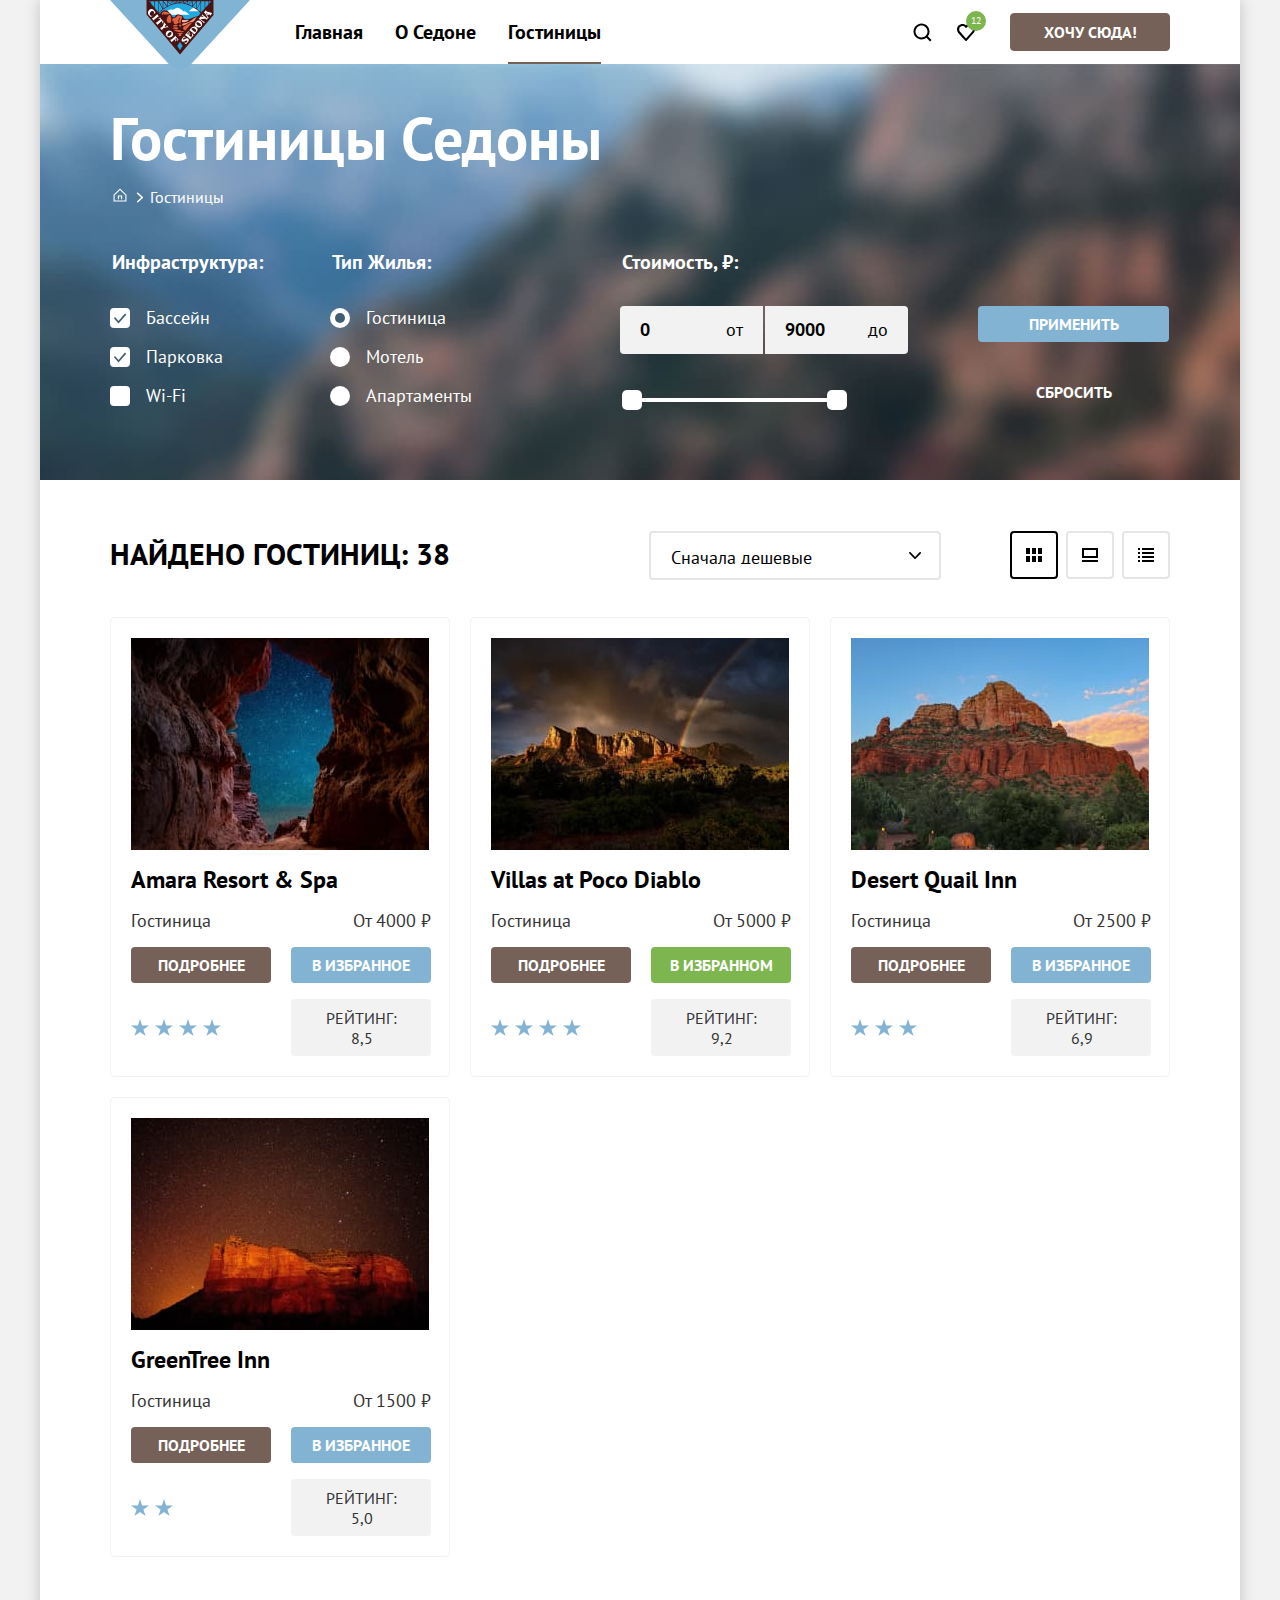
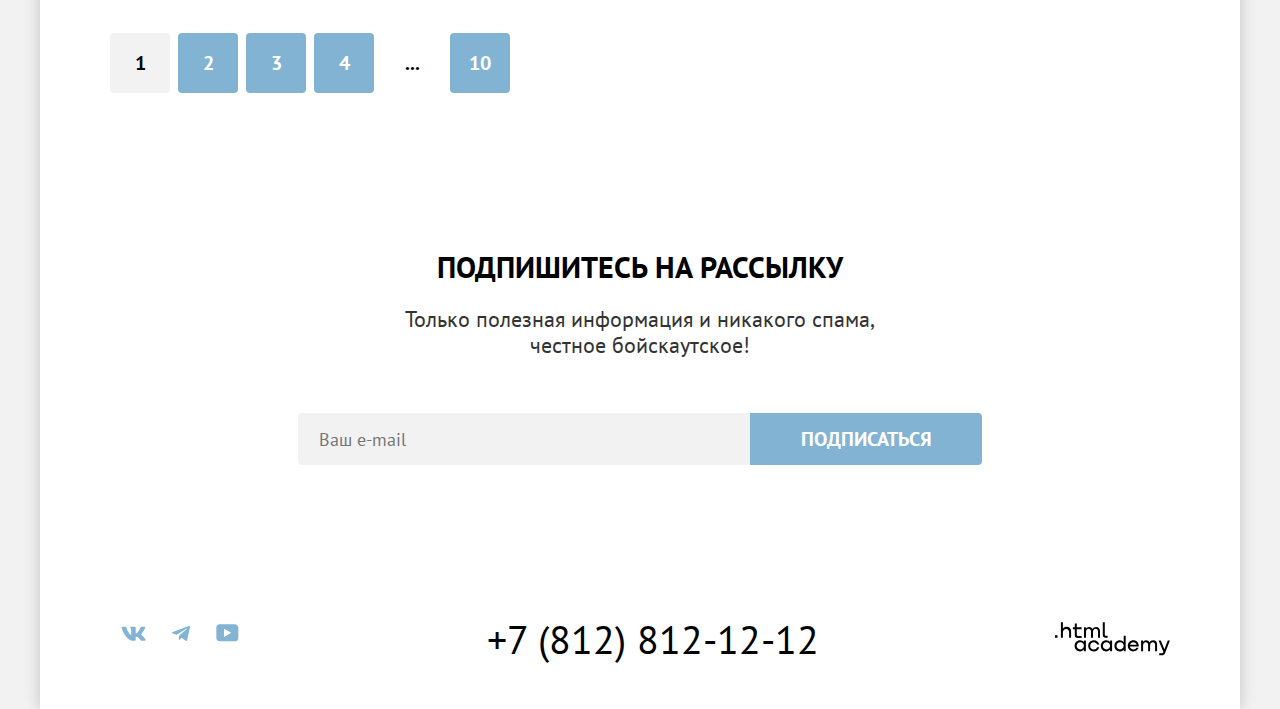
==== commit 79c73786: "Вносит исправления по критериям" ====
--- a/catalog.html
+++ b/catalog.html
@@ -25,21 +25,21 @@
               <a class="navigation-link" href="#">О Седоне</a>
             </li>
             <li class="navigation-item">
-              <a class="navigation-link navigation-link-current" href="catalog.html">Гостиницы</a>
+              <a class="navigation-link navigation-link-current" href="#">Гостиницы</a>
             </li>
           </ul>
           <ul class="navigation-list navigation-user">
-            <li class="navigation-item">
-              <a class="navigation-link" href="#">
+            <li class="navigation-user-item">
+              <a class="navigation-user-link search" href="#">
                 <span class="visually-hidden">Поиск</span>
               </a>
             </li>
-            <li class="navigation-item">
-              <a class="navigation-link favourites-count" href="#">
+            <li class="navigation-user-item">
+              <a class="navigation-user-link favourites-count" href="#">
                 <span class="visually-hidden">Избранных отелей:</span>
                 <span class="favourites-count-span">12</span></a>
             </li>
-            <li class="navigation-item">
+            <li class="navigation-user-item">
               <a class="navigation-link-favourites" href="#">
                 <span class="visually-hidden">Переход на страницу с информацией о городе Седона</span>
                 Хочу сюда!</a>
@@ -54,15 +54,22 @@
           <h1 class="inner-header-title">Гостиницы Седоны</h1>
           <ul class="breadcrumbs-list">
 
-            <li class="breadcrumbs-item home-item">
+            <li class="breadcrumbs-item">
               <a class="breadcrumbs-link" href="index.html">
                 <span class="visually-hidden">Иконка возврата на главную
                   страницу</span>
-              </a>
-            </li>
-
-            <li class="breadcrumbs-item arrow-item">
-              <a class="breadcrumbs-link" href="index.html">
+                <svg class="home-item" width="13" height="13" viewBox="0 0 13 13" fill="none"
+                  xmlns="http://www.w3.org/2000/svg">
+                  <path
+                    d="M6.5 0.5L0.5 6.30006V12.5001H12.5V6.30006L6.5 0.5ZM11.5 11.5001H1.5V6.70005L6.5 1.9L11.5 6.70005V11.5001Z"
+                    fill="current-color" />
+                  <path d="M4.5 10.5001H5.5V8.00005H7.5V10.5001H8.5V7.00005H4.5V10.5001Z" fill="current-color" />
+                </svg>
+              </a>
+            </li>
+
+            <li class="breadcrumbs-item">
+              <a class="breadcrumbs-link arrow-item">
                 <span class="visually-hidden">Иконка стрелки вправо</span>
               </a>
             </li>
@@ -129,7 +136,7 @@
             </fieldset>
 
             <fieldset class="hotels-filter-group hotel-price">
-              <legend class="hotels-filter-title"> Стоимость, ₽: </legend>
+              <legend class="hotels-filter-title price"> Стоимость, ₽: </legend>
 
               <div class="hotel-price-range-block">
                 <input class="hotel-price-input start-price" type="number" name="hotel-price-name" value="0">
@@ -170,7 +177,7 @@
 
             <ul class="select-button-list">
               <li class="select-button-item">
-                <a href="#" class="select-button">
+                <a href="catalog.html?view=tile" class="select-button select-button-current">
                   <svg class="select-button-cards" aria-hidden="true" focusable="false" width="16" height="14"
                     viewBox="0 0 16 14" fill="none" xmlns="http://www.w3.org/2000/svg">
                     <path d="M4 0H0v6h4V0Zm12 0h-4v6h4V0Zm-6 0H6v6h4V0ZM4 8H0v6h4V8Zm12 0h-4v6h4V8Zm-6 0H6v6h4V8Z"
@@ -181,7 +188,7 @@
               </li>
 
               <li class="select-button-item">
-                <a href="#" class="select-button">
+                <a href="catalog.html?view=card" class="select-button">
                   <svg class="select-button-table" aria-hidden="true" focusable="false" width="16" height="14"
                     fill="none" xmlns="http://www.w3.org/2000/svg">
                     <path d="M16 12H0v2h16v-2ZM14 2v6H2V2h12Zm2-2H0v10h16V0Z" fill="#000" />
@@ -191,7 +198,7 @@
               </li>
 
               <li class="select-button-item">
-                <a href="#" class="select-button">
+                <a href="catalog.html?view=list" class="select-button">
                   <svg class="select-button-lists" aria-hidden="true" focusable="false" width="16" height="14"
                     viewBox="0 0 16 14" fill="none" xmlns="http://www.w3.org/2000/svg">
                     <path
@@ -323,7 +330,7 @@
           <!-- Pagination -->
           <ul class="pagination">
             <li class="pagination-item">
-              <a class="pagination-link pagination-current">1</a>
+              <span class="pagination-link pagination-current">1</span>
             </li>
             <li class="pagination-item">
               <a class="pagination-link" href="#">2</a>
@@ -364,7 +371,7 @@
         <h2 class="visually-hidden">Контакты</h2>
         <ul class="page-footer-contacts-list">
           <li class="page-footer-contacts-item">
-            <a class="page-footer-contacts-link" href="https://vk.com/htmlacademy">
+            <a class="page-footer-contacts-link" href="https://vk.com/htmlacademy" target="blank">
               <svg class="contacts-icon" aria-hidden="true" focusable="false" xmlns="http://www.w3.org/2000/svg"
                 width="25" height="15" fill="none">
                 <path fill-rule="evenodd"
@@ -375,7 +382,7 @@
             </a>
           </li>
           <li class="page-footer-contacts-item">
-            <a class="page-footer-contacts-link" href="https://t.me/htmlacademy">
+            <a class="page-footer-contacts-link" href="https://t.me/htmlacademy" target="blank">
               <svg class="contacts-icon" aria-hidden="true" focusable="false" xmlns="http://www.w3.org/2000/svg"
                 width="18" height="16" fill="none">
                 <path
@@ -385,7 +392,7 @@
             </a>
           </li>
           <li class="page-footer-contacts-item">
-            <a class="page-footer-contacts-link" href="https://www.youtube.com/user/htmlacademyru">
+            <a class="page-footer-contacts-link" href="https://www.youtube.com/user/htmlacademyru" target="blank">
               <svg class="contacts-icon" aria-hidden="true" focusable="false" xmlns="http://www.w3.org/2000/svg"
                 width="23" height="18" fill="none">
                 <path
@@ -398,8 +405,7 @@
         <a class="page-footer-contacts-phone" href="tel:+78128121212">
           <span class="visually-hidden">Телефон для связи:</span> +7 (812) 812-12-12
         </a>
-        <a class="page-footer-site-developer" href="https://htmlacademy.ru/">
-
+        <a class="page-footer-site-developer" href="https://htmlacademy.ru/intensive/htmlcss" target="blank">
           <svg class="site-developer" aria-hidden="true" focusable="false" width="115" height="34" fill="none"
             xmlns="http://www.w3.org/2000/svg">
             <path
--- a/styles/styles.css
+++ b/styles/styles.css
@@ -77,24 +77,36 @@
   margin-left: 70px;
 }
 
+.logo:hover {
+  background-color: #82b3d3;
+  border-radius: 4px;
+}
+
+.logo:active {
+  background-color: #68a2ca;
+}
+
+.header-link:focus-visible {
+  outline: 3px solid #83B3D3;
+  outline-offset: -3px;
+  border-radius: 4px;
+}
+
+.header-link:disabled {
+  background-color: transparent;
+}
+
 .navigation-list {
   list-style: none;
   padding: 0;
   margin: 0;
   margin-left: 239px;
+  margin-right: 283px;
   display: flex;
   flex-wrap: wrap;
   height: 100%;
-}
-
-.navigation-user {
-  padding: 0;
-  margin: 0;
-  margin-left: 283px;
-  display: flex;
-  justify-content: flex-end;
-  align-items: center;
-  flex-wrap: wrap;
+  max-width: 339px;
+  box-sizing: border-box;
 }
 
 .navigation-link {
@@ -106,6 +118,27 @@
   line-height: 24px;
   padding: 20px 16px;
   height: 100%;
+}
+
+.navigation-link:hover {
+  background-color: #82b3d3;
+  border-radius: 4px;
+}
+
+.navigation-link:active {
+  background-color: #68a2ca;
+}
+
+.navigation-link:focus-visible {
+  box-sizing: border-box;
+  border-radius: 4px;
+  outline: 3px solid #83B3D3;
+  outline-offset: -3px;
+}
+
+.navigation-link:disabled {
+  background-color: #e5e5e5;
+  color: #fFFFff;
 }
 
 .navigation-link-current {
@@ -121,25 +154,84 @@
   border-bottom: 2px solid rgb(117, 98, 87);
 }
 
-.navigation-user .navigation-item:nth-child(1),
-.navigation-user .navigation-item:nth-child(2) {
+.navigation-user {
+  list-style: none;
+  padding: 0;
+  display: flex;
+  justify-content: flex-end;
+  align-items: center;
+  flex-wrap: wrap;
+  margin: 0;
+  margin-right: 70px;
+  max-width: 300px;
+  height: 100%;
+}
+
+.navigation-user-item {
+  box-sizing: border-box;
+}
+
+.search,
+.favourites-count {
   min-width: 44px;
   height: 64px;
   margin: 0;
   padding: 0;
   position: relative;
-}
-
-.navigation-user .navigation-item:nth-child(1) .navigation-link {
+  display: block;
+
+  box-sizing: border-box;
+}
+
+.search {
   background-image: url("../images/search.svg");
   background-repeat: no-repeat;
   background-position: center;
 }
 
-.navigation-user .navigation-item:nth-child(2) {
+.search:hover {
+  background-color: #82b3d3;
+  border-radius: 4px;
+}
+
+.search:active {
+  background-color: #68a2ca;
+}
+
+.search:focus-visible {
+  border: 3px solid #83B3D3;
+  outline: none;
+  border-radius: 4px;
+}
+
+.search:disabled {
+  background: transparent;
+}
+
+.favourites-count {
   background-image: url("../images/heart.svg");
   background-repeat: no-repeat;
   background-position: center;
+}
+
+.favourites-count:hover {
+  background-color: #82b3d3;
+  border-radius: 4px;
+}
+
+.favourites-count:active {
+  background-color: #68a2ca;
+}
+
+.favourites-count:focus-visible {
+  outline: 3px solid #83B3D3;
+  outline-offset: -3px;
+  box-sizing: border-box;
+  border-radius: 4px;
+}
+
+.favourites-count:disabled {
+  background: transparent;
 }
 
 .favourites-count-span {
@@ -150,13 +242,9 @@
   padding: 5px;
   position: absolute;
   top: 11px;
-  right: 4px;
+  right: 2px;
   border-radius: 50%;
-}
-
-.navigation-link-current::before {
-  text-decoration: underline;
-  text-decoration-color: #756257;
+  box-sizing: border-box;
 }
 
 .navigation-link-favourites {
@@ -170,9 +258,9 @@
   line-height: 20px;
   text-transform: uppercase;
   text-decoration: none;
-  padding: 8px 34px;
-  margin-left: 20px;
-  margin-right: 70px;
+  padding: 8px 15px;
+  margin-left: 22px;
+  width: 160px;
 }
 
 .navigation-link-favourites:hover,
@@ -185,10 +273,18 @@
   color: rgba(255, 255, 255, 0.3);
 }
 
+.navigation-link-favourites:focus {
+  border: 3px solid #82b3d3;
+  outline: none;
+}
+
+.navigation-link-favourites:disabled {
+  border-color: #e5e5e5;
+}
 
 /*Welcome*/
 .welcome {
-  min-height: 485px;
+  max-height: 485px;
   background-image: url("../images/welcome-divider.svg"), url("../images/welcome-background.jpg");
   background-size: 100% auto, cover;
   background-repeat: no-repeat, no-repeat;
@@ -207,7 +303,7 @@
 
 .advantages-title-container {
   margin: 0;
-  padding: 65px 70px 90px;
+  padding: 69px 70px 90px;
 }
 
 .advantages-title,
@@ -236,7 +332,7 @@
   margin: 0;
 }
 
-/*Advanatges List*/
+/*Advantages List*/
 .advantages-list {
   list-style: none;
   display: flex;
@@ -346,18 +442,11 @@
   margin: 0;
 }
 
-
 .services-item {
-  padding: 80px 85px;
+  padding: 183px 85px 80px;
   display: flex;
   flex-direction: column;
   gap: 30px;
-}
-
-.services-image {
-  width: 75px;
-  height: 72px;
-  margin: 0 auto;
 }
 
 .home {
@@ -376,7 +465,8 @@
 .food,
 .souvenirs {
   background-repeat: no-repeat;
-  background-size: 100% 100%;
+  background-size: 75px 72px;
+  background-position: 50% 80px;
 }
 
 .services-subtitle {
@@ -396,7 +486,7 @@
 
 /*Searching Hotels*/
 .searching-hotels {
-  padding: 96px 70px;
+  padding: 98px 70px 95px;
   margin: 0;
 }
 
@@ -432,7 +522,15 @@
 .searching-hotels-button:active {
   background: rgb(117, 97, 87);
   color: rgba(255, 255, 255, 0.3);
-
+}
+
+.searching-hotels-button:focus-visible {
+  outline: 3px solid #83B3D3;
+  outline-offset: -3px;
+}
+
+.searching-hotels-button:disabled {
+  background-color: #e5e5e5;
 }
 
 /* Subscription */
@@ -442,7 +540,7 @@
   background-repeat: no-repeat;
   background-position: center center;
   background-size: cover;
-  padding: 96px 70px 104px;
+  padding: 97px 70px 103px;
 }
 
 .subscription-title {
@@ -470,11 +568,25 @@
   background: rgb(242, 242, 242);
   width: 452px;
   height: 100%;
-  padding: 17px 0 17px 20px;
+  padding: 2px 0 2px 20px;
   font-family: "PT Sans", sans-serif;
   font-weight: 400;
   font-size: 18px;
   line-height: 24px;
+}
+
+.subscription-input:hover {
+  background-color: #E6E6E6;
+}
+
+.subscription-input:focus {
+  outline: 3px solid #83b3d3;
+  outline-offset: -3px;
+}
+
+.subscription-input:disabled {
+  background-color: #e5e5e5;
+  color: #ffffff;
 }
 
 .subscription-input::placeholder {
@@ -502,18 +614,26 @@
 
 .subscription-button:hover,
 .subscription-button:focus {
-  background: rgb(104, 162, 202);
+  background: #68a2ca;
 }
 
 .subscription-button:active {
-  background: rgb(130, 179, 211);
+  background: #82b3d3;
   color: rgba(255, 255, 255, 0.3);
 }
 
+.subscription-button:focus {
+  outline: 3px solid #82b3d3;
+  outline-offset: -3px;
+}
+
+.subscription-button:disabled {
+  background-color: #e5e5e5;
+}
 
 /*Footer*/
 .page-footer {
-  padding: 44px 70px;
+  padding: 45px 70px;
   margin: 0;
   display: flex;
   justify-content: space-between;
@@ -547,6 +667,16 @@
 
 .contacts-icon:active {
   fill: rgba(104, 162, 202, 0.3);
+}
+
+.page-footer-contacts-link:focus-visible {
+  outline: 3px solid #68a2ca;
+  outline-offset: -3px;
+  border-radius: 4px;
+}
+
+.contacts-icon:disabled {
+  fill: #e5e5e5;
 }
 
 .page-footer-contacts-phone {
@@ -556,6 +686,7 @@
   color: #000000;
   text-decoration: none;
   max-width: 350px;
+  padding: 5px;
 }
 
 .page-footer-contacts-phone:hover,
@@ -567,9 +698,19 @@
   color: rgba(117, 97, 87, 0.3)
 }
 
+.page-footer-contacts-phone:focus-visible {
+  outline: 3px solid #68a2ca;
+  outline-offset: -3px;
+  border-radius: 4px;
+}
+
+.page-footer-contacts-phone:disabled {
+  color: rgba(255, 255, 255, 0.3);
+}
+
 .page-footer-site-developer {
-  display: block;
-
+  display: flex;
+  align-items: center;
 }
 
 .site-developer {
@@ -583,6 +724,16 @@
 
 .site-developer:active {
   fill: rgba(117, 97, 87, 0.3)
+}
+
+.page-footer-site-developer:focus-visible {
+  outline: 3px solid #68a2ca;
+  outline-offset: -3px;
+  border-radius: 4px;
+}
+
+.site-developer:disabled {
+  fill: rgba(255, 255, 255, 0.3);
 }
 
 /*Catalog page*/
@@ -600,20 +751,9 @@
   display: flex;
   flex-direction: row;
   flex-wrap: wrap;
-  gap: 10px;
+  align-items: center;
   margin: 0 0 40px;
   padding: 0;
-}
-
-.breadcrumbs-item {
-  min-width: 13px;
-  min-height: 15px;
-}
-
-.home-item {
-  background-image: url("../images/home.svg");
-  background-repeat: no-repeat;
-  background-position: center;
 }
 
 .arrow-item {
@@ -629,7 +769,6 @@
   margin: 0;
   padding: 0;
   margin-bottom: 8px;
-
 }
 
 .breadcrumbs {
@@ -640,19 +779,51 @@
   display: block;
   font-size: 16px;
   line-height: 21px;
+  min-width: 20px;
+  min-height: 20px;
   cursor: pointer;
 }
 
+.home-item {
+  min-width: 20px;
+  min-height: 20px;
+  fill: #ffffff;
+  padding: 3px;
+}
+
+.home-item:hover {
+  fill: rgba(255, 255, 255, 0.6);
+}
+
+.home-item:active {
+  fill: rgba(255, 255, 255, 0.3);
+}
+
+.home-item:focus-visible {
+  outline: 3px solid #83B3D3;
+  outline-offset: -3px;
+}
+
+.home-item:disabled {
+  background-color: transparent;
+}
+
 .breadcrumbs-link:hover {
-  color: rgba(255, 255, 255, 0.6)
-}
-
-.breadcrumbs-link:focus {
-  color: #ffffff;
+  color: rgba(255, 255, 255, 0.6);
 }
 
 .breadcrumbs-link:active {
-  color: rgba(255, 255, 255, 0.3)
+  color: rgba(255, 255, 255, 0.3);
+}
+
+.breadcrumbs-link:focus-visible {
+  border-radius: 4px;
+  outline: 3px solid #83B3D3;
+  outline-offset: -3px;
+}
+
+.breadcrumbs-link:disabled {
+  background-color: transparent;
 }
 
 .hotels-filter {
@@ -660,7 +831,6 @@
   width: 1060px;
   grid-template-columns: 150px 140px 368px 191px;
   gap: 70px;
-
 }
 
 .hotels-filter-list {
@@ -689,6 +859,10 @@
   line-height: 24px;
   margin-bottom: 32px;
   width: 150px;
+}
+
+.price {
+  margin-left: 10px;
 }
 
 .hotel-price-range-block {
@@ -719,6 +893,11 @@
 .infrastructure-label:hover .checkbox-input,
 .infrastructure-label:hover .checkbox-label {
   opacity: 60%;
+}
+
+.infrastructure-label:active .checkbox-input,
+.infrastructure-label:active .checkbox-label {
+  opacity: 30%;
 }
 
 .infrastructure-input[type="checkbox"]:focus-visible + .checkbox-input {
@@ -812,6 +991,11 @@
   opacity: 60%;
 }
 
+.hotel-type-label:active .radio-input,
+.hotel-type-label:active .radio-label {
+  opacity: 30%;
+}
+
 .hotel-type-input[type="radio"]:focus-visible + .radio-input {
   outline: 3px solid #83B3D3;
 }
@@ -836,6 +1020,23 @@
   border-radius: 0 4px 4px 0;
 }
 
+.start-price:hover,
+.final-price:hover {
+  background-color: #E6E6E6;
+}
+
+.start-price:focus,
+.final-price:focus {
+  outline: 3px solid #83b3d3;
+  outline-offset: -3px;
+}
+
+.start-price:disabled,
+.final-price:disabled {
+  background-color: #e5e5e5;
+  color: #ffffff;
+}
+
 .hotel-price-range-input {
   display: block;
 }
@@ -843,7 +1044,7 @@
 .slider-range-bar {
   position: absolute;
   height: 4px;
-  top: 95px;
+  top: 92px;
   left: 12px;
   right: 61px;
   background-color: #ffffff;
@@ -868,11 +1069,26 @@
   box-shadow: 0 4px 10px 0 rgba(0, 0, 0, 0.25);
 }
 
+.slider-range-toggle:active {
+  box-shadow: 0 7px 15px 0 rgba(0, 0, 0, 0.4);
+  border: 2px solid #83b3d3;
+}
+
+.slider-range-toggle:focus {
+  box-shadow: 0 4px 10px 0 rgba(0, 0, 0, 0.25);
+  border: 3px solid #83b3d3;
+  outline: none;
+}
+
+.slider-range-toggle:disabled {
+  background-color: transparent;
+}
+
 .hotels-filter-submit-block {
   display: flex;
   flex-direction: column;
   flex-wrap: wrap;
-  justify-content: flex-end;
+  margin-top: 56px;
 }
 
 .hotels-filter-submit-button {
@@ -889,6 +1105,11 @@
 .hotels-filter-submit-button:active {
   background: rgb(130, 179, 211);
   color: rgba(255, 255, 255, 0.3)
+}
+
+.hotels-filter-submit-button:disabled {
+  background-color: #e5e5e5;
+  cursor: default;
 }
 
 .hotels-filter-submit-button:first-child {
@@ -915,26 +1136,33 @@
 
 .reset:hover {
   background: transparent;
-  color: rgba(255, 255, 255, 0.6)
-}
-
-.reset:focus {
+  color: rgba(255, 255, 255, 0.6);
+}
+
+.reset:active {
+  color: rgba(255, 255, 255, 0.3);
+  border: 0 solid transparent;
+  outline: none;
+}
+
+.reset:focus-visible {
   box-sizing: border-box;
+  outline: 3px solid rgb(131, 179, 211);
+  outline-offset: -3px;
   background: transparent;
   color: #ffffff;
-  border: 3px solid rgb(131, 179, 211);
-}
-
-.reset:active {
-  color: rgba(255, 255, 255, 0.3);
-  border: none;
-}
-
+}
+
+.reset:disabled {
+  color: rgba(255, 255, 255, 0.1);
+  background: transparent;
+  cursor: default;
+}
 
 /*Search results*/
 .search-results {
   text-align: left;
-  padding: 55px 70px 70px;
+  padding: 51px 70px 70px;
   margin: 0;
 }
 
@@ -952,8 +1180,8 @@
   margin: 0;
   padding: 0;
   margin-right: 38px;
-  margin-bottom: 40px;
-  margin-top: 10px;
+  margin-bottom: 45px;
+  margin-top: 5px;
 }
 
 .select-control {
@@ -970,10 +1198,10 @@
   outline: none;
   appearance: none;
   background-color: #ffffff;
-
   background-image: url(../images/arrow-down.svg);
   background-repeat: no-repeat;
   background-position: right 18px center;
+  padding-right: 100px;
 }
 
 .select-control-option {
@@ -983,13 +1211,16 @@
   font-weight: 400;
   line-height: 21px;
   box-sizing: border-box;
-
 }
 
 .select-control:hover,
 .select-control:focus {
   box-sizing: border-box;
-  border: 2px solid rgb(104, 162, 202);
+  border: 2px solid #68a2ca;
+}
+
+.select-control:disabled {
+  border: 2px solid rgba(0, 0, 0, 0.3);
 }
 
 .select-button-list {
@@ -1005,28 +1236,35 @@
 }
 
 .select-button-item {
+  box-sizing: border-box;
+}
+
+.select-button {
+  display: block;
   padding: 12px 14px;
-  box-sizing: border-box;
-  border: 2px solid rgb(229, 229, 229);
+  border: 2px solid #e5e5e5;
   border-radius: 4px;
   width: 48px;
   height: 48px;
 }
 
-.select-button {
+.select-button-current {
+  border: 2px solid rgb(0, 0, 0);
+
+}
+
+.select-button:hover {
+  border: 2px solid rgb(0, 0, 0);
+}
+
+.select-button:active {
+  border: 2px solid rgb(0, 0, 0);
   outline: none;
 }
 
-.select-button-item:hover {
-  border: 2px solid rgb(0, 0, 0);
-}
-
-.select-button-item:focus {
+.select-button:focus-visible {
   border: 2px solid rgb(104, 162, 202);
-}
-
-.select-button-item:active {
-  border: 2px solid rgb(0, 0, 0);
+  outline: none;
 }
 
 .select-button-cards {
@@ -1152,6 +1390,10 @@
   color: rgba(255, 255, 255, 0.3);
 }
 
+.product-card-details:disabled {
+  background-color: #e5e5e5;
+}
+
 .product-card-favourites {
   background: #82b3d3;
   padding: 8px 19px;
@@ -1168,6 +1410,10 @@
   color: rgba(255, 255, 255, 0.3);
 }
 
+.product-card-favourites:disabled {
+  background-color: #e5e5e5;
+}
+
 .button {
   background: #7db54f;
   font-family: inherit;
@@ -1200,8 +1446,8 @@
   flex-wrap: wrap;
   gap: 8px;
   margin: 0;
-  margin-top: 80px;
-  margin-bottom: 60px;
+  margin-top: 76px;
+  margin-bottom: 64px;
   padding: 0;
   cursor: pointer;
 }
@@ -1233,7 +1479,6 @@
   background: rgb(130, 179, 211);
   color: rgba(255, 255, 255, 0.3);
 }
-
 
 .pagination-current,
 .pagination-current:hover,
@@ -1241,6 +1486,7 @@
 .pagination-current:active {
   background: #F2F2F2;
   color: #000000;
+  cursor: default;
 }
 
 .pagination-next,
@@ -1276,9 +1522,7 @@
   margin-bottom: 55px;
 }
 
-
 /* Модальное окно */
-
 .modal-container {
   display: none;
   position: fixed;
@@ -1294,7 +1538,7 @@
   position: relative;
   width: 717px;
   margin: auto;
-  padding: 64px 70px;
+  padding: 64px 70px 65px;
   background-color: #ffffff;
   box-shadow: 0 25px 50px 0 rgba(0, 0, 0, 0.15);
   border-radius: 30px;
@@ -1334,7 +1578,7 @@
   line-height: 36px;
   text-transform: uppercase;
   margin: 0;
-  margin-bottom: 64px;
+  margin-bottom: 60px;
   text-align: left;
 }
 
@@ -1369,6 +1613,7 @@
   line-height: 24px;
   font-weight: 700;
   padding: 12px 12px 0 0;
+  text-align: left;
 }
 
 .modal-input {
@@ -1436,7 +1681,7 @@
 
 .person-number-item {
   display: flex;
-  justify-content: space-between;
+  gap: 88px;
 }
 
 .modal-label-person {
@@ -1543,14 +1788,13 @@
 
 .tooltip-box {
   width: 26px;
-  margin-right: 46px;
+  margin-right: 57px;
   position: relative;
 }
 
 .modal-tooltip {
   position: absolute;
   display: block;
-  /* padding: 11px 0; */
   left: 10px;
   top: -11px;
 }
@@ -1570,9 +1814,13 @@
 }
 
 .tooltip-text-box {
+  display: none;
   position: absolute;
+  top: 40px;
+  left: 50%;
   width: 256px;
-  padding: 15px 18px 18px 22px;
+  min-height: 145px;
+  padding: 20px 18px 18px 22px;
   background-color: #333333;
   box-shadow: 0 15px 30px 0 rgba(0, 0, 0, 0.3);
   border-radius: 10px;
@@ -1580,10 +1828,8 @@
   font-size: 16px;
   font-weight: 400;
   line-height: 20px;
-  left: 50%;
+  text-align: left;
   transform: translateX(-50%);
-  top: 55px;
-  display: none;
 }
 
 .tooltip-text-box::before {
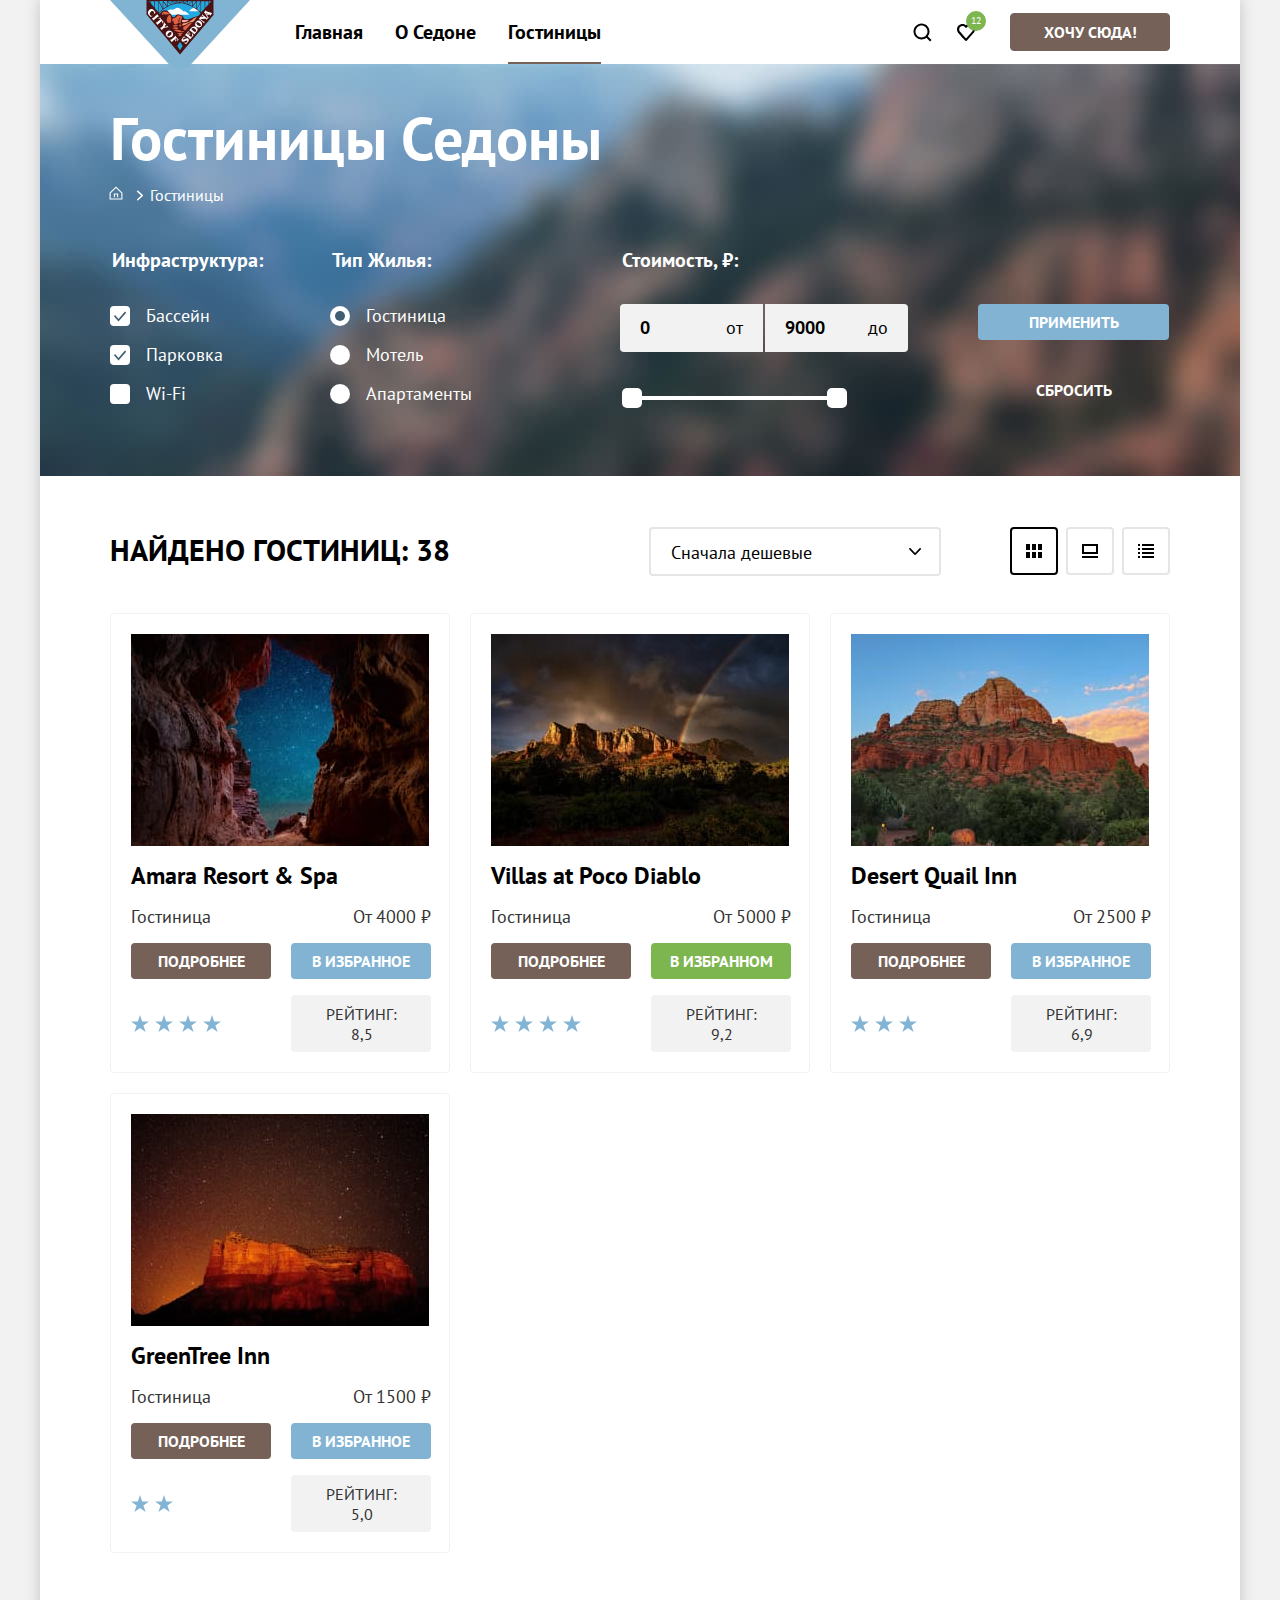
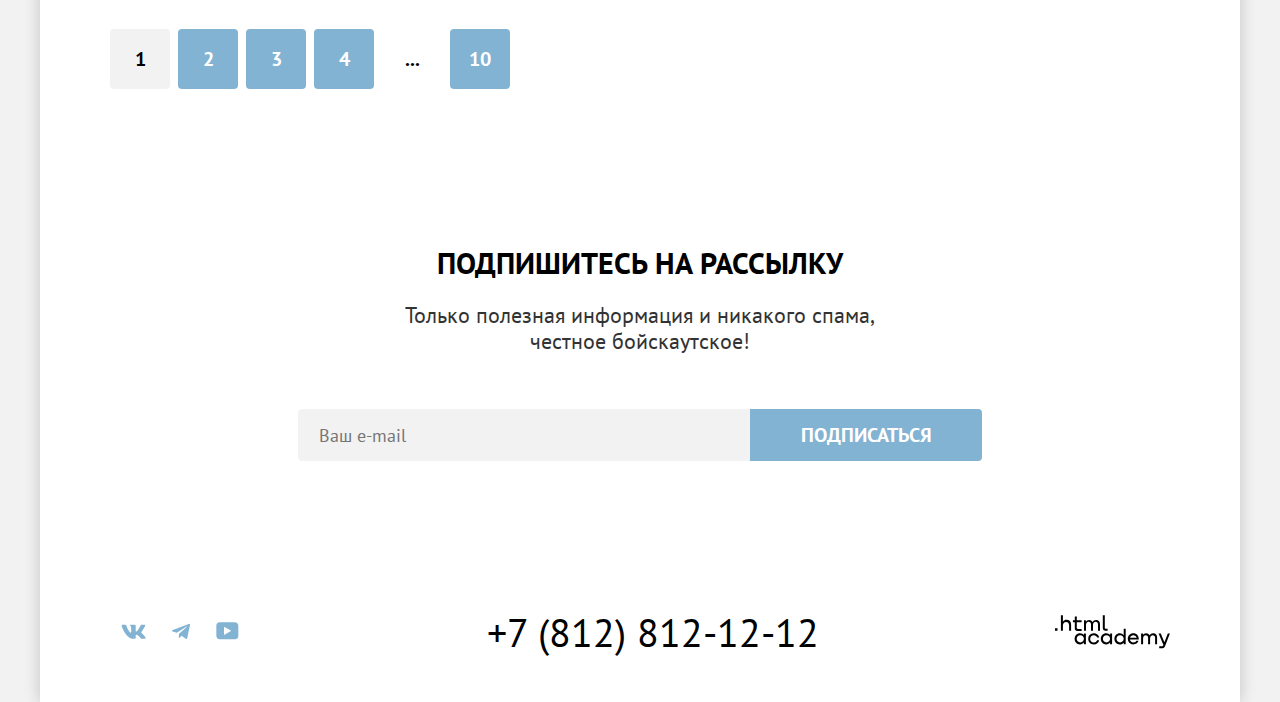
==== commit 00a270be: "Тестирует" ====
--- a/catalog.html
+++ b/catalog.html
@@ -12,7 +12,7 @@
   <body>
     <div class="container">
       <!-- Header -->
-      <header class="main-page-header">
+      <header class="main-page-header" data-test="header">
         <nav class="navigation">
           <a class="header-link" href="index.html">
             <img class="logo" src="images/logo.svg" width="140" height="70" alt="Логотип города Седона">
@@ -47,13 +47,12 @@
           </ul>
         </nav>
       </header>
-      <main class="main-container main-inner">
+      <main class="main-container main-inner" data-test="main">
 
         <!-- Form for choosing hotels -->
-        <section class="catalog-hotels">
+        <section class="catalog-hotels" data-test="filter">
           <h1 class="inner-header-title">Гостиницы Седоны</h1>
           <ul class="breadcrumbs-list">
-
             <li class="breadcrumbs-item">
               <a class="breadcrumbs-link" href="index.html">
                 <span class="visually-hidden">Иконка возврата на главную
@@ -67,13 +66,11 @@
                 </svg>
               </a>
             </li>
-
             <li class="breadcrumbs-item">
               <a class="breadcrumbs-link arrow-item">
                 <span class="visually-hidden">Иконка стрелки вправо</span>
               </a>
             </li>
-
             <li class="breadcrumbs-item">
               <a class="breadcrumbs-link">Гостиницы</a>
             </li>
@@ -134,30 +131,25 @@
                 </li>
               </ul>
             </fieldset>
-
             <fieldset class="hotels-filter-group hotel-price">
               <legend class="hotels-filter-title price"> Стоимость, ₽: </legend>
-
               <div class="hotel-price-range-block">
                 <input class="hotel-price-input start-price" type="number" name="hotel-price-name" value="0">
                 <span class="hotels-filter-span">от</span>
               </div>
-
               <div class="hotel-price-range-block">
                 <input class="hotel-price-input final-price" type="number" name="hotel-price-name" value="9000">
                 <span class="hotels-filter-span">до</span>
               </div>
-
               <div class="slider-range-bar">
                 <button class="slider-range-toggle slider-range-toggle-min" type="button">
                   <span class="visually-hidden">Изменить минимальную цену</span>
                 </button>
                 <button class="slider-range-toggle slider-range-toggle-max" type="button">
+                  <span class="visually-hidden">Изменить максимальную цену</span>
                 </button>
               </div>
-              <span class="visually-hidden">Изменить максимальную цену</span>
             </fieldset>
-
             <div class="hotels-filter-submit-block">
               <button class="hotels-filter-submit-button" type="submit">Применить</button>
               <button class="hotels-filter-submit-button reset" type="reset">Сбросить</button>
@@ -166,7 +158,7 @@
         </section>
 
         <!-- Search results -->
-        <section class="search-results">
+        <section class="search-results" data-test="catalog">
           <div class="search-results-container">
             <h2 class="search-results-title">Найдено гостиниц: 38</h2>
             <select class="select-control" name="select-control-name" aria-label="Сортировка">
@@ -174,7 +166,6 @@
               <option class="select-control-option" value="expensive-hotels-first">Сначала дорогие</option>
               <option class="select-control-option" value="popular-hotels-first">Сначала популярные</option>
             </select>
-
             <ul class="select-button-list">
               <li class="select-button-item">
                 <a href="catalog.html?view=tile" class="select-button select-button-current">
@@ -186,7 +177,6 @@
                   <span class="visually-hidden">Вариант отображения: показать карточки</span>
                 </a>
               </li>
-
               <li class="select-button-item">
                 <a href="catalog.html?view=card" class="select-button">
                   <svg class="select-button-table" aria-hidden="true" focusable="false" width="16" height="14"
@@ -196,7 +186,6 @@
                   <span class="visually-hidden">Вариант отображения: показать по одному отелю</span>
                 </a>
               </li>
-
               <li class="select-button-item">
                 <a href="catalog.html?view=list" class="select-button">
                   <svg class="select-button-lists" aria-hidden="true" focusable="false" width="16" height="14"
@@ -208,11 +197,8 @@
                   <span class="visually-hidden">Вариант отображения: показать список</span>
                 </a>
               </li>
-
             </ul>
-
           </div>
-
           <ul class="product-list">
             <li class="product-card">
               <a class="product-card-link" href="#">
@@ -353,7 +339,7 @@
         </section>
 
         <!-- Subscription -->
-        <section class="subscription-catalog">
+        <section class="subscription-catalog" data-test="subscribe">
           <h2 class="subscription-title-catalog">Подпишитесь на рассылку</h2>
           <p class="subscription-description-catalog">Только полезная информация и никакого спама, <br>честное
             бойскаутское!</p>
@@ -367,11 +353,12 @@
       </main>
 
       <!-- Footer -->
-      <footer class="page-footer">
+      <footer class="page-footer" data-test="footer">
         <h2 class="visually-hidden">Контакты</h2>
         <ul class="page-footer-contacts-list">
           <li class="page-footer-contacts-item">
-            <a class="page-footer-contacts-link" href="https://vk.com/htmlacademy" target="blank">
+            <a class="page-footer-contacts-link" href="https://vk.com/htmlacademy" target="blank"
+              rel="noreferrer noopener">
               <svg class="contacts-icon" aria-hidden="true" focusable="false" xmlns="http://www.w3.org/2000/svg"
                 width="25" height="15" fill="none">
                 <path fill-rule="evenodd"
@@ -382,7 +369,8 @@
             </a>
           </li>
           <li class="page-footer-contacts-item">
-            <a class="page-footer-contacts-link" href="https://t.me/htmlacademy" target="blank">
+            <a class="page-footer-contacts-link" href="https://t.me/htmlacademy" target="blank"
+              rel="noreferrer noopener">
               <svg class="contacts-icon" aria-hidden="true" focusable="false" xmlns="http://www.w3.org/2000/svg"
                 width="18" height="16" fill="none">
                 <path
@@ -392,7 +380,8 @@
             </a>
           </li>
           <li class="page-footer-contacts-item">
-            <a class="page-footer-contacts-link" href="https://www.youtube.com/user/htmlacademyru" target="blank">
+            <a class="page-footer-contacts-link" href="https://www.youtube.com/user/htmlacademyru" target="blank"
+              rel="noreferrer noopener">
               <svg class="contacts-icon" aria-hidden="true" focusable="false" xmlns="http://www.w3.org/2000/svg"
                 width="23" height="18" fill="none">
                 <path
@@ -405,7 +394,8 @@
         <a class="page-footer-contacts-phone" href="tel:+78128121212">
           <span class="visually-hidden">Телефон для связи:</span> +7 (812) 812-12-12
         </a>
-        <a class="page-footer-site-developer" href="https://htmlacademy.ru/intensive/htmlcss" target="blank">
+        <a class="page-footer-site-developer" href="https://htmlacademy.ru/intensive/htmlcss" target="blank"
+          rel="noreferrer noopener">
           <svg class="site-developer" aria-hidden="true" focusable="false" width="115" height="34" fill="none"
             xmlns="http://www.w3.org/2000/svg">
             <path
--- a/styles/styles.css
+++ b/styles/styles.css
@@ -77,13 +77,12 @@
   margin-left: 70px;
 }
 
-.logo:hover {
-  background-color: #82b3d3;
-  border-radius: 4px;
-}
-
-.logo:active {
-  background-color: #68a2ca;
+.header-link:hover {
+  opacity: 60%;
+}
+
+.header-link:active {
+  opacity: 30%;
 }
 
 .header-link:focus-visible {
@@ -121,12 +120,11 @@
 }
 
 .navigation-link:hover {
-  background-color: #82b3d3;
-  border-radius: 4px;
+  opacity: 60%;
 }
 
 .navigation-link:active {
-  background-color: #68a2ca;
+  opacity: 30%;
 }
 
 .navigation-link:focus-visible {
@@ -190,12 +188,11 @@
 }
 
 .search:hover {
-  background-color: #82b3d3;
-  border-radius: 4px;
+  opacity: 60%;
 }
 
 .search:active {
-  background-color: #68a2ca;
+  opacity: 30%;
 }
 
 .search:focus-visible {
@@ -215,12 +212,11 @@
 }
 
 .favourites-count:hover {
-  background-color: #82b3d3;
-  border-radius: 4px;
+  opacity: 60%;
 }
 
 .favourites-count:active {
-  background-color: #68a2ca;
+  opacity: 30%;
 }
 
 .favourites-count:focus-visible {
@@ -646,6 +642,7 @@
   padding: 0;
   display: flex;
   flex-wrap: wrap;
+  align-items: center;
 }
 
 .page-footer-contacts-link {
@@ -743,7 +740,7 @@
   color: #ffffff;
   background: rgb(117, 97, 87) url("../images/filter-background.jpg") no-repeat center center;
   background-size: cover;
-  padding: 35px 70px 70px;
+  padding: 35px 70px 68px;
 }
 
 .breadcrumbs-list {
@@ -768,7 +765,7 @@
   line-height: 78px;
   margin: 0;
   padding: 0;
-  margin-bottom: 8px;
+  margin-bottom: 5px;
 }
 
 .breadcrumbs {
@@ -789,6 +786,8 @@
   min-height: 20px;
   fill: #ffffff;
   padding: 3px;
+  margin-left: -4px;
+  margin-top: 1px;
 }
 
 .home-item:hover {
@@ -1188,7 +1187,7 @@
   font-family: "PT Sans", sans-serif;
   font-size: 18px;
   line-height: 21px;
-  padding: 14px 20px;
+  padding: 13px 20px;
   width: 292px;
   box-sizing: border-box;
   border: 2px solid rgb(229, 229, 229);
@@ -1499,7 +1498,7 @@
 
 /*Subscription Catalog*/
 .subscription-catalog {
-  padding: 22px 70px 104px;
+  padding: 22px 70px 101px;
   margin: 0;
 }
 
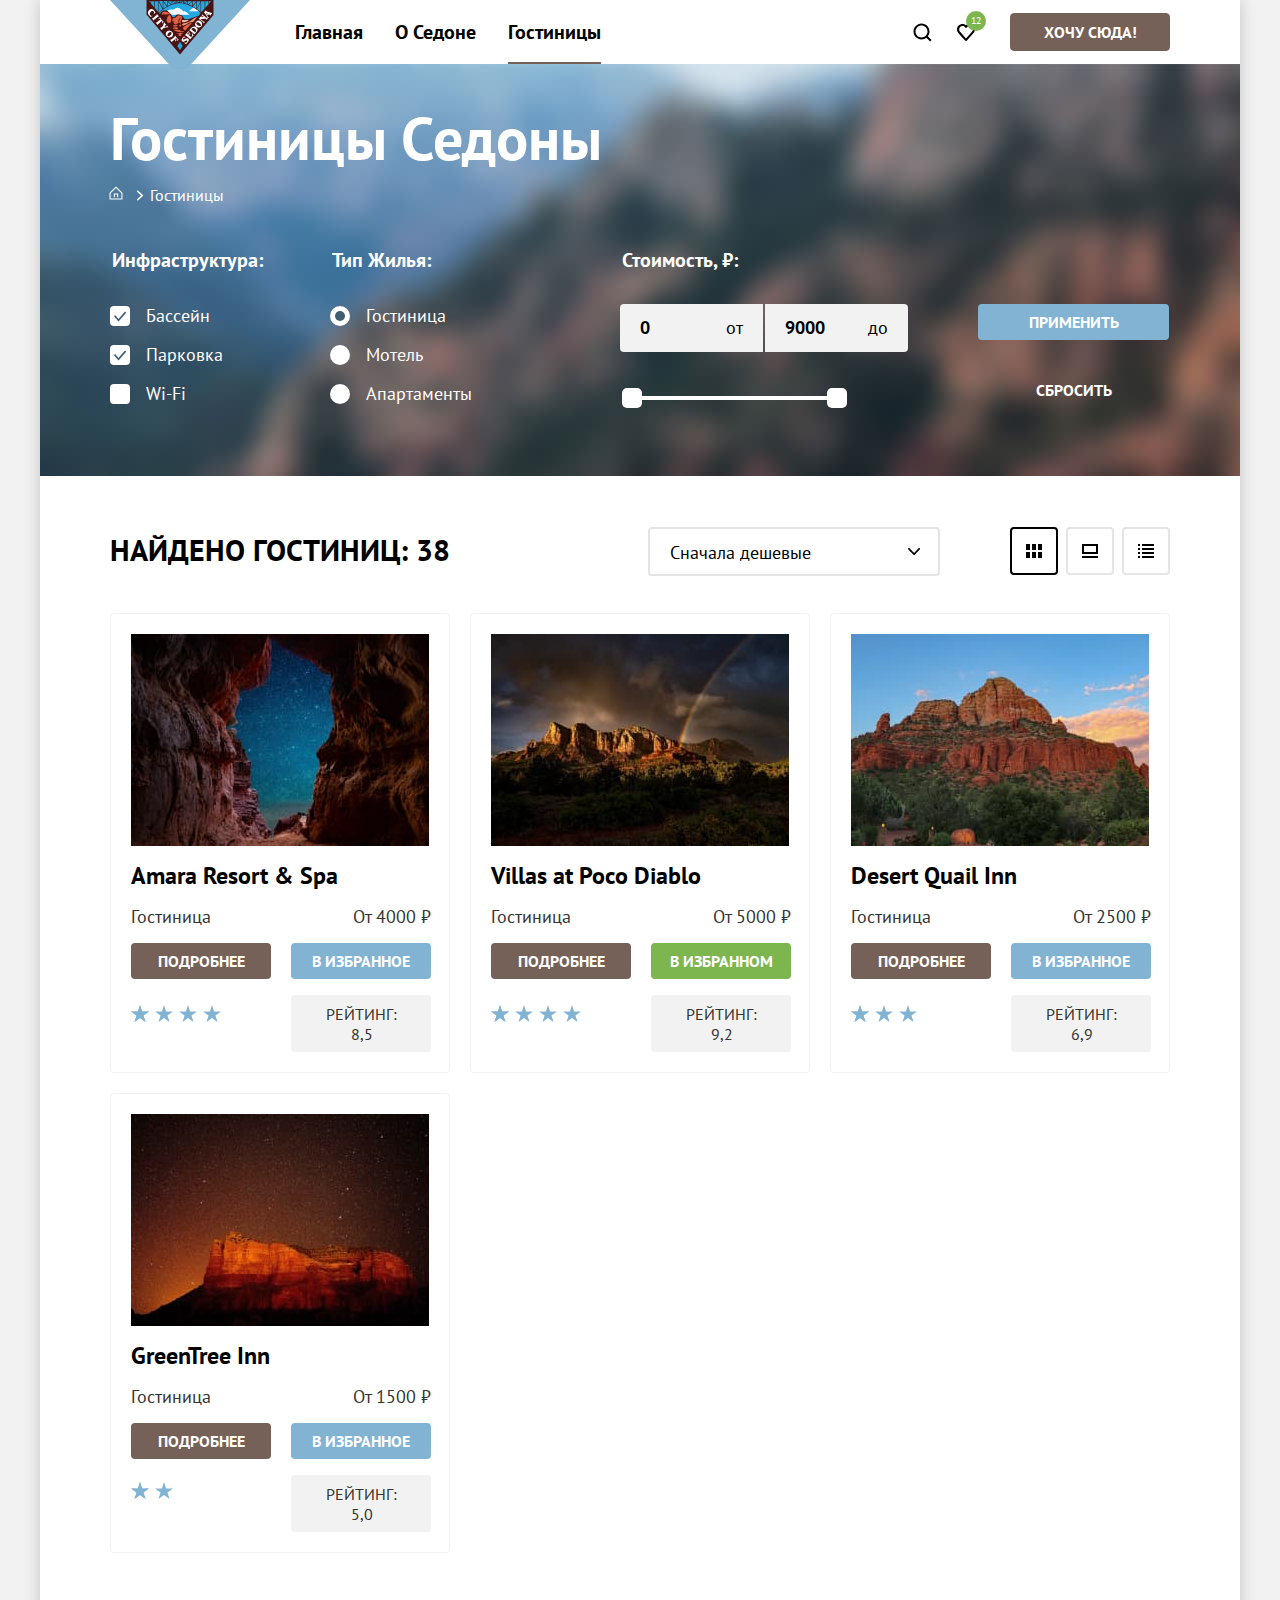
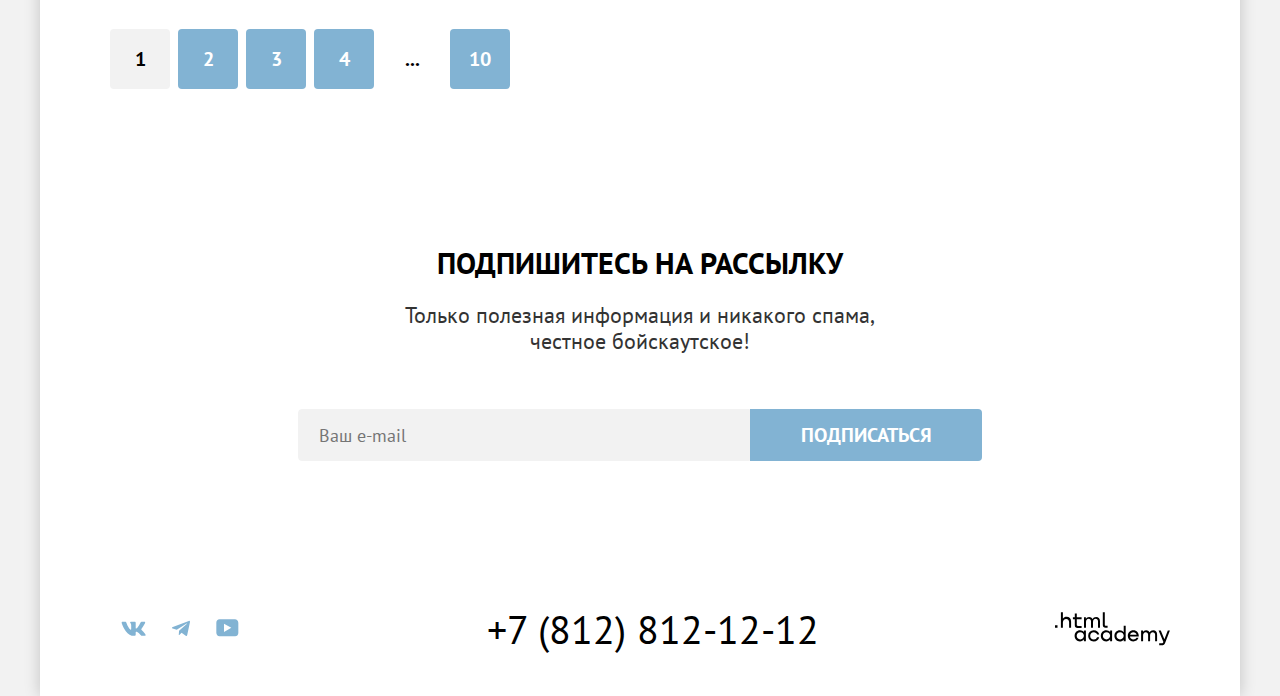
==== commit 2533fef7: "Исправляет по комментариям защиты" ====
--- a/catalog.html
+++ b/catalog.html
@@ -216,14 +216,8 @@
                   <button class="product-card-favourites" type="button">В избранное</button>
                 </div>
                 <div class="product-card-container">
-                  <div class="product-card-stars">
+                  <div class="product-card-stars hotel1">
                     <span class="visually-hidden">Отель 4 звезды</span>
-                    <div class="product-card-stars">
-                      <span class="product-card-star"></span>
-                      <span class="product-card-star"></span>
-                      <span class="product-card-star"></span>
-                      <span class="product-card-star"></span>
-                    </div>
                   </div>
                   <span class="product-card-rating">Рейтинг: 8,5</span>
                 </div>
@@ -245,14 +239,8 @@
                   <button class="product-card-favourites button" type="button">В избранном</button>
                 </div>
                 <div class="product-card-container">
-                  <div class="product-card-stars">
+                  <div class="product-card-stars hotel2">
                     <span class="visually-hidden">Отель 4 звезды</span>
-                    <div class="product-card-stars">
-                      <span class="product-card-star"></span>
-                      <span class="product-card-star"></span>
-                      <span class="product-card-star"></span>
-                      <span class="product-card-star"></span>
-                    </div>
                   </div>
                   <span class="product-card-rating">Рейтинг: 9,2</span>
                 </div>
@@ -273,13 +261,8 @@
                   <button class="product-card-favourites" type="button">В избранное</button>
                 </div>
                 <div class="product-card-container">
-                  <div class="product-card-stars">
+                  <div class="product-card-stars hotel3">
                     <span class="visually-hidden">Отель 3 звезды</span>
-                    <div class="product-card-stars">
-                      <span class="product-card-star"></span>
-                      <span class="product-card-star"></span>
-                      <span class="product-card-star"></span>
-                    </div>
                   </div>
                   <span class="product-card-rating">Рейтинг: 6,9</span>
                 </div>
@@ -300,12 +283,8 @@
                   <button class="product-card-favourites" type="button">В избранное</button>
                 </div>
                 <div class="product-card-container">
-                  <div class="product-card-stars">
+                  <div class="product-card-stars hotel4">
                     <span class="visually-hidden">Отель 2 звезды</span>
-                    <div class="product-card-stars">
-                      <span class="product-card-star"></span>
-                      <span class="product-card-star"></span>
-                    </div>
                   </div>
                   <span class="product-card-rating">Рейтинг: 5,0</span>
                 </div>
--- a/styles/styles.css
+++ b/styles/styles.css
@@ -86,7 +86,7 @@
 }
 
 .header-link:focus-visible {
-  outline: 3px solid #83B3D3;
+  outline: 3px solid #83b3d3;
   outline-offset: -3px;
   border-radius: 4px;
 }
@@ -100,7 +100,7 @@
   padding: 0;
   margin: 0;
   margin-left: 239px;
-  margin-right: 283px;
+  margin-right: 253px;
   display: flex;
   flex-wrap: wrap;
   height: 100%;
@@ -130,13 +130,13 @@
 .navigation-link:focus-visible {
   box-sizing: border-box;
   border-radius: 4px;
-  outline: 3px solid #83B3D3;
+  outline: 3px solid #83b3d3;
   outline-offset: -3px;
 }
 
 .navigation-link:disabled {
   background-color: #e5e5e5;
-  color: #fFFFff;
+  color: #ffffff;
 }
 
 .navigation-link-current {
@@ -149,7 +149,7 @@
   right: 16px;
   bottom: 0;
   content: "";
-  border-bottom: 2px solid rgb(117, 98, 87);
+  border-bottom: 2px solid #756257;
 }
 
 .navigation-user {
@@ -161,7 +161,7 @@
   flex-wrap: wrap;
   margin: 0;
   margin-right: 70px;
-  max-width: 300px;
+  min-width: 300px;
   height: 100%;
 }
 
@@ -196,7 +196,7 @@
 }
 
 .search:focus-visible {
-  border: 3px solid #83B3D3;
+  border: 3px solid #83b3d3;
   outline: none;
   border-radius: 4px;
 }
@@ -220,7 +220,7 @@
 }
 
 .favourites-count:focus-visible {
-  outline: 3px solid #83B3D3;
+  outline: 3px solid #83b3d3;
   outline-offset: -3px;
   box-sizing: border-box;
   border-radius: 4px;
@@ -261,11 +261,11 @@
 
 .navigation-link-favourites:hover,
 .navigation-link-favourites:focus {
-  background: rgb(97, 80, 72);
+  background: #615048;
 }
 
 .navigation-link-favourites:active {
-  background: rgb(117, 97, 87);
+  background: #756157;
   color: rgba(255, 255, 255, 0.3);
 }
 
@@ -421,7 +421,7 @@
 /*Services*/
 .services-title-container {
   margin: 0;
-  padding: 64px 70px;
+  padding: 63px 70px 66px;
 }
 
 .services-title {
@@ -482,7 +482,7 @@
 
 /*Searching Hotels*/
 .searching-hotels {
-  padding: 98px 70px 95px;
+  padding: 96px 70px;
   margin: 0;
 }
 
@@ -512,16 +512,16 @@
 
 .searching-hotels-button:hover,
 .searching-hotels-button:focus {
-  background: rgb(97, 80, 72);
+  background: #615048;
 }
 
 .searching-hotels-button:active {
-  background: rgb(117, 97, 87);
+  background: #756157;
   color: rgba(255, 255, 255, 0.3);
 }
 
 .searching-hotels-button:focus-visible {
-  outline: 3px solid #83B3D3;
+  outline: 3px solid #83b3d3;
   outline-offset: -3px;
 }
 
@@ -561,7 +561,7 @@
   background-color: #f2f2f2;
   border: 1px solid #f2f2f2;
   border-radius: 4px 0 0 4px;
-  background: rgb(242, 242, 242);
+  background: #f2f2f2;
   width: 452px;
   height: 100%;
   padding: 2px 0 2px 20px;
@@ -572,7 +572,7 @@
 }
 
 .subscription-input:hover {
-  background-color: #E6E6E6;
+  background-color: #e6e6e6;
 }
 
 .subscription-input:focus {
@@ -629,7 +629,7 @@
 
 /*Footer*/
 .page-footer {
-  padding: 45px 70px;
+  padding: 42px 70px;
   margin: 0;
   display: flex;
   justify-content: space-between;
@@ -659,7 +659,7 @@
 
 .contacts-icon:hover,
 .contacts-icon:focus {
-  fill: rgb(104, 162, 202);
+  fill: #68a2ca;
 }
 
 .contacts-icon:active {
@@ -688,7 +688,7 @@
 
 .page-footer-contacts-phone:hover,
 .page-footer-contacts-phone:focus {
-  color: rgb(117, 97, 87)
+  color: #756157
 }
 
 .page-footer-contacts-phone:active {
@@ -716,7 +716,7 @@
 
 .site-developer:hover,
 .site-developer:focus {
-  fill: rgb(117, 97, 87)
+  fill: #756157
 }
 
 .site-developer:active {
@@ -738,7 +738,7 @@
 .catalog-hotels {
   text-align: left;
   color: #ffffff;
-  background: rgb(117, 97, 87) url("../images/filter-background.jpg") no-repeat center center;
+  background: #756157 url("../images/filter-background.jpg") no-repeat center center;
   background-size: cover;
   padding: 35px 70px 68px;
 }
@@ -799,7 +799,7 @@
 }
 
 .home-item:focus-visible {
-  outline: 3px solid #83B3D3;
+  outline: 3px solid #83b3d3;
   outline-offset: -3px;
 }
 
@@ -817,7 +817,7 @@
 
 .breadcrumbs-link:focus-visible {
   border-radius: 4px;
-  outline: 3px solid #83B3D3;
+  outline: 3px solid #83b3d3;
   outline-offset: -3px;
 }
 
@@ -900,7 +900,7 @@
 }
 
 .infrastructure-input[type="checkbox"]:focus-visible + .checkbox-input {
-  outline: 3px solid #83B3D3;
+  outline: 3px solid #83b3d3;
 }
 
 .infrastructure-input[type="checkbox"]:disabled + .checkbox-input,
@@ -909,7 +909,7 @@
 }
 
 .infrastructure-input[type="checkbox"]:checked + .checkbox-input {
-  background-image: url(../images/checkmark.svg);
+  background-image: url("../images/checkmark.svg");
   background-repeat: no-repeat;
   background-position: center;
 }
@@ -959,8 +959,8 @@
   font-family: inherit;
   width: 143px;
   padding: 12px 20px;
-  background: rgb(242, 242, 242);
-  border: 0 solid rgb(242, 242, 242);
+  background: #f2f2f2;
+  border: 0 solid #f2f2f2;
   outline: none;
   appearance: textfield;
 }
@@ -977,7 +977,7 @@
   width: 10px;
   height: 10px;
   border-radius: 50%;
-  background-color: #3F5E72;
+  background-color: #3f5e72;
   top: 0;
   bottom: 0;
   left: 0;
@@ -996,7 +996,7 @@
 }
 
 .hotel-type-input[type="radio"]:focus-visible + .radio-input {
-  outline: 3px solid #83B3D3;
+  outline: 3px solid #83b3d3;
 }
 
 .hotel-type-input[type="radio"]:disabled + .radio-input,
@@ -1021,7 +1021,7 @@
 
 .start-price:hover,
 .final-price:hover {
-  background-color: #E6E6E6;
+  background-color: #e6e6e6;
 }
 
 .start-price:focus,
@@ -1098,11 +1098,11 @@
 
 .hotels-filter-submit-button:hover,
 .hotels-filter-submit-button:focus {
-  background: rgb(104, 162, 202);
+  background: #68a2ca;
 }
 
 .hotels-filter-submit-button:active {
-  background: rgb(130, 179, 211);
+  background: #82b3d3;
   color: rgba(255, 255, 255, 0.3)
 }
 
@@ -1146,7 +1146,7 @@
 
 .reset:focus-visible {
   box-sizing: border-box;
-  outline: 3px solid rgb(131, 179, 211);
+  outline: 3px solid #83b3d3;
   outline-offset: -3px;
   background: transparent;
   color: #ffffff;
@@ -1170,7 +1170,7 @@
 }
 
 .search-results-title {
-  max-width: 500px;
+  max-width: 340px;
   font-size: 30px;
   font-weight: 700;
   line-height: 36px;
@@ -1178,7 +1178,7 @@
   color: #000000;
   margin: 0;
   padding: 0;
-  margin-right: 38px;
+  margin-right: 198px;
   margin-bottom: 45px;
   margin-top: 5px;
 }
@@ -1190,14 +1190,13 @@
   padding: 13px 20px;
   width: 292px;
   box-sizing: border-box;
-  border: 2px solid rgb(229, 229, 229);
-  border-radius: 4px;
-  margin-left: 161px;
+  border: 2px solid #e5e5e5;
+  border-radius: 4px;
   height: 49px;
   outline: none;
   appearance: none;
   background-color: #ffffff;
-  background-image: url(../images/arrow-down.svg);
+  background-image: url("../images/arrow-down.svg");
   background-repeat: no-repeat;
   background-position: right 18px center;
   padding-right: 100px;
@@ -1248,21 +1247,21 @@
 }
 
 .select-button-current {
-  border: 2px solid rgb(0, 0, 0);
+  border: 2px solid #000000;
 
 }
 
 .select-button:hover {
-  border: 2px solid rgb(0, 0, 0);
+  border: 2px solid #000000;
 }
 
 .select-button:active {
-  border: 2px solid rgb(0, 0, 0);
+  border: 2px solid #000000;
   outline: none;
 }
 
 .select-button:focus-visible {
-  border: 2px solid rgb(104, 162, 202);
+  border: 2px solid #68a2ca;
   outline: none;
 }
 
@@ -1333,19 +1332,29 @@
 
 .product-card-stars {
   box-sizing: border-box;
-  display: flex;
-  align-items: center;
-  gap: 6px;
   max-width: 140px;
-  min-height: 37px;
-}
-
-.product-card-star {
-  background-image: url("../images/star.svg");
-  background-repeat: no-repeat;
-  background-position: center;
-  width: 18px;
+  max-height: 37px;
+
+  background-image: url("../images/stars.svg");
+}
+
+.hotel1,
+.hotel2 {
+  max-width: 90px;
   height: 17px;
+  margin-top: 10px;
+}
+
+.hotel3 {
+  max-width: 66px;
+  height: 17px;
+  margin-top: 10px;
+}
+
+.hotel4 {
+  max-width: 42px;
+  height: 17px;
+  margin-top: 7px;
 }
 
 .product-card-price {
@@ -1381,11 +1390,11 @@
 
 .product-card-details:hover,
 .product-card-details:focus {
-  background: rgb(97, 80, 72);
+  background: #615048;
 }
 
 .product-card-details:active {
-  background: rgb(117, 97, 87);
+  background: #756157;
   color: rgba(255, 255, 255, 0.3);
 }
 
@@ -1401,11 +1410,11 @@
 
 .product-card-favourites:hover,
 .product-card-favourites:focus {
-  background: rgb(104, 162, 202);
+  background: #68a3ca;
 }
 
 .product-card-favourites:active {
-  background: rgb(130, 179, 211);
+  background: #82b3d3;
   color: rgba(255, 255, 255, 0.3);
 }
 
@@ -1421,11 +1430,11 @@
 
 .button:hover,
 .button:focus {
-  background: rgb(108, 158, 66);
+  background: #6c9e42;
 }
 
 .button:active {
-  background: rgb(125, 181, 79);
+  background: #7db54f;
   color: rgba(255, 255, 255, 0.3)
 }
 
@@ -1433,7 +1442,7 @@
   color: #333333;
   font-weight: inherit;
   border-radius: 4px;
-  background: rgb(242, 242, 242);
+  background: #f2f2f2;
   padding: 9px 22px 8px 23px;
   cursor: default;
 }
@@ -1471,11 +1480,11 @@
 
 .pagination-link:hover,
 .pagination-link:focus {
-  background: rgb(104, 162, 202);
+  background: #68a2ca;
 }
 
 .pagination-link:active {
-  background: rgb(130, 179, 211);
+  background: #82b3d3;
   color: rgba(255, 255, 255, 0.3);
 }
 
@@ -1483,7 +1492,7 @@
 .pagination-current:hover,
 .pagination-current:focus,
 .pagination-current:active {
-  background: #F2F2F2;
+  background: #f2f2f2;
   color: #000000;
   cursor: default;
 }
@@ -1551,7 +1560,7 @@
   right: 52px;
   border-radius: 50%;
   border: none;
-  background-color: #F2F2F2;
+  background-color: #f2f2f2;
   background-image: url("../images/modal-close.svg");
   background-repeat: no-repeat;
   background-position: center;
@@ -1559,12 +1568,12 @@
 }
 
 .modal-close-button:hover {
-  background-color: #E6E6E6;
+  background-color: #e6e6e6;
 }
 
 .modal-close-button:focus-visible {
-  background-color: #E6E6E6;
-  outline: 3px solid #83B3D3;
+  background-color: #e6e6e6;
+  outline: 3px solid #83b3d3;
 }
 
 .modal-close-button:active {
@@ -1618,7 +1627,7 @@
 .modal-input {
   width: 440px;
   height: 48px;
-  background-color: #F2F2F2;
+  background-color: #f2f2f2;
   border: none;
   border-radius: 4px;
   font: inherit;
@@ -1630,12 +1639,12 @@
 }
 
 .modal-input:hover {
-  background-color: #E6E6E6;
+  background-color: #e6e6e6;
 }
 
 .modal-input:focus-visible {
-  background-color: #E6E6E6;
-  outline: 3px solid #83B3D3;
+  background-color: #e6e6e6;
+  outline: 3px solid #83b3d3;
 }
 
 .modal-input-icon {
@@ -1674,7 +1683,7 @@
 }
 
 .checkin-error {
-  color: #FF5757;
+  color: #ff5757;
   text-align: left;
 }
 
@@ -1704,7 +1713,7 @@
   display: flex;
   width: 110px;
   height: 48px;
-  background-color: #F2F2F2;
+  background-color: #f2f2f2;
   border-radius: 4px;
 }
 
@@ -1717,7 +1726,7 @@
   font-weight: 700;
   text-align: center;
   border: none;
-  background-color: #F2F2F2;
+  background-color: #f2f2f2;
   padding: 0;
 }
 
@@ -1728,12 +1737,12 @@
 }
 
 .person-number-input:hover {
-  background-color: #E6E6E6;
+  background-color: #e6e6e6;
 }
 
 .person-number-input:focus-visible {
-  background-color: #E6E6E6;
-  outline: 3px solid #83B3D3;
+  background-color: #e6e6e6;
+  outline: 3px solid #83b3d3;
 }
 
 .number-input-minus {
@@ -1759,7 +1768,7 @@
 
 .number-input-minus:focus-visible svg,
 .number-input-plus:focus-visible svg {
-  outline: 3px solid #82B3D3;
+  outline: 3px solid #82b3d3;
 }
 
 .number-input-minus:active path,
@@ -1805,7 +1814,7 @@
   padding: 0;
   margin: 0;
   border: none;
-  background-color: #83B3D3;
+  background-color: #83b3d3;
   border-radius: 50%;
   background-image: url("../images/tooltip-icon.svg");
   background-repeat: no-repeat;
@@ -1855,7 +1864,7 @@
   font-family: inherit;
   border: none;
   border-radius: 10px;
-  background-color: #83B3D3;
+  background-color: #83b3d3;
   color: #ffffff;
   text-transform: uppercase;
   font-size: 20px;
@@ -1864,3 +1873,18 @@
   text-align: center;
   cursor: pointer;
 }
+
+.modal-form-button:hover,
+.modal-form-button:focus {
+  background-color: #68a2ca;
+}
+
+.modal-form-button:active {
+  background-color: #68a2ca;
+  color: rgba(255, 255, 255, 0.3);
+}
+
+.modal-form-button:disabled {
+  background-color: #e5e5e5;
+  cursor: default;
+}
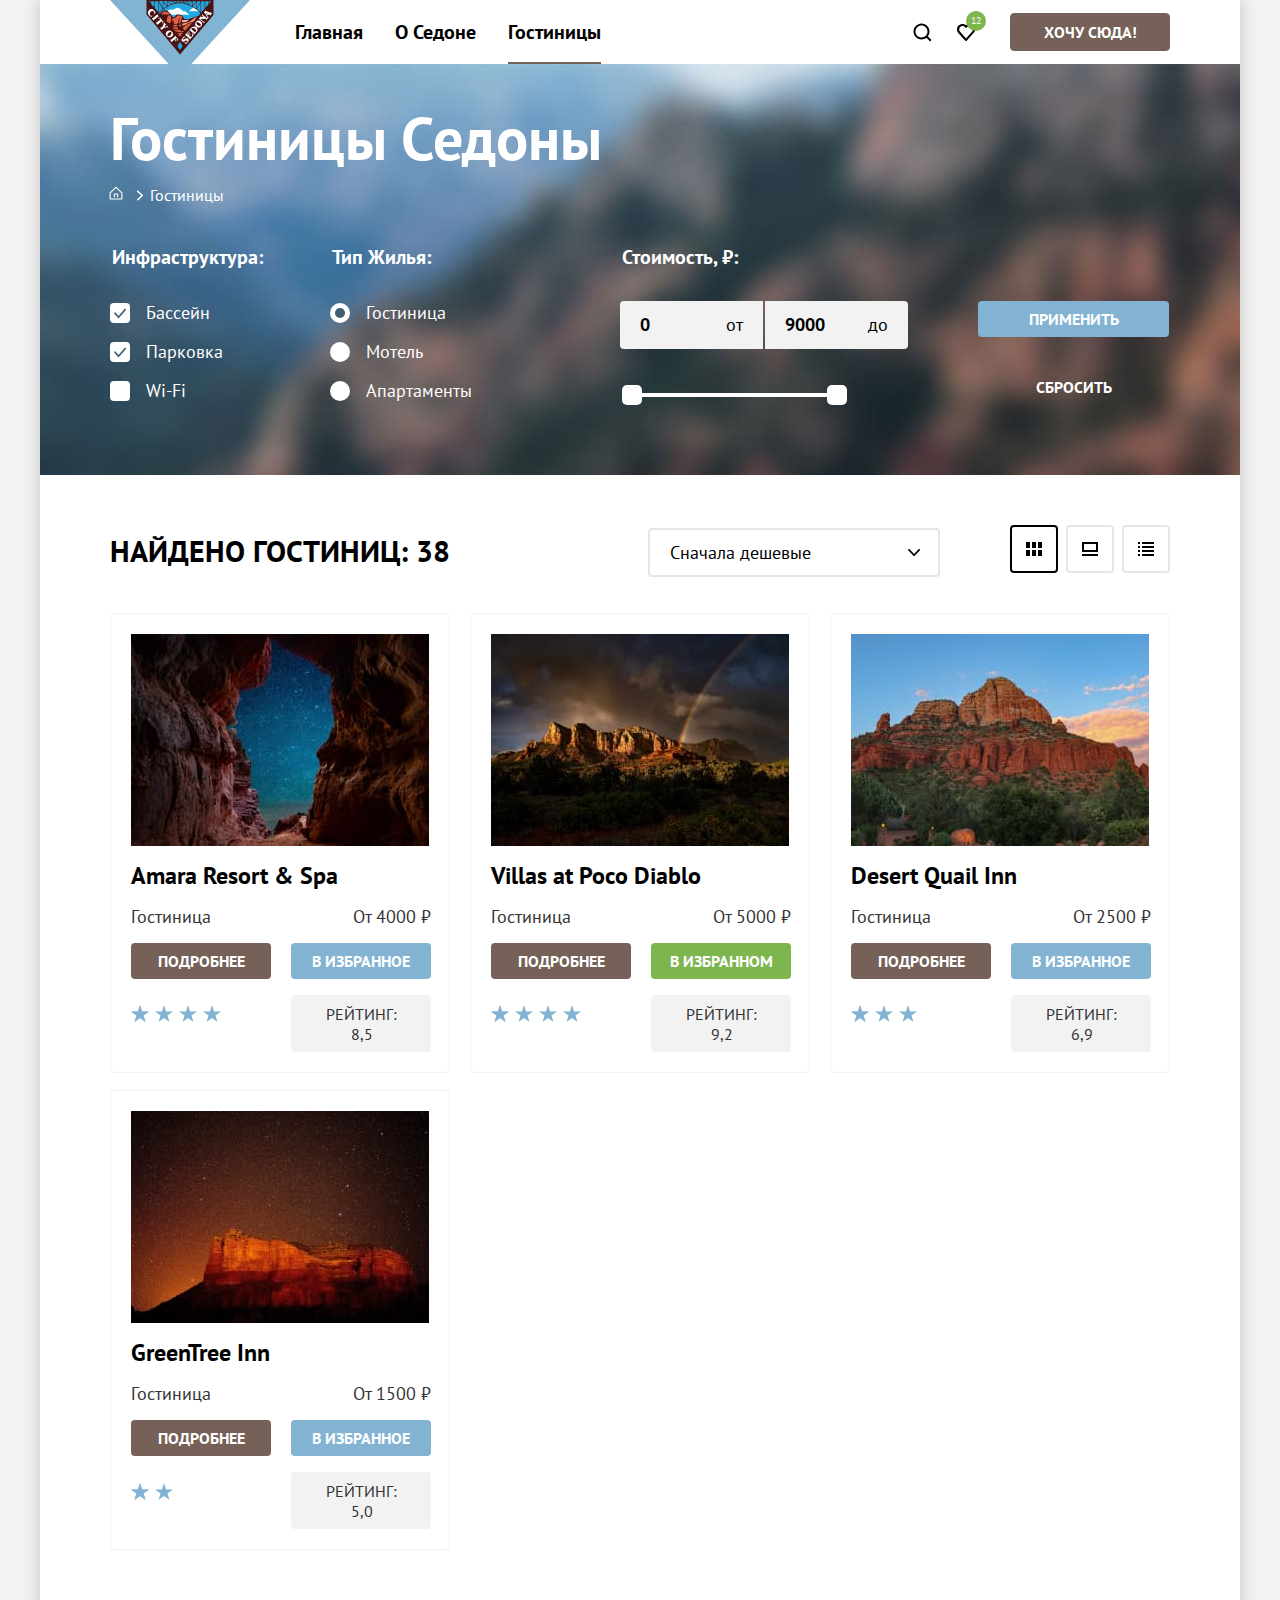
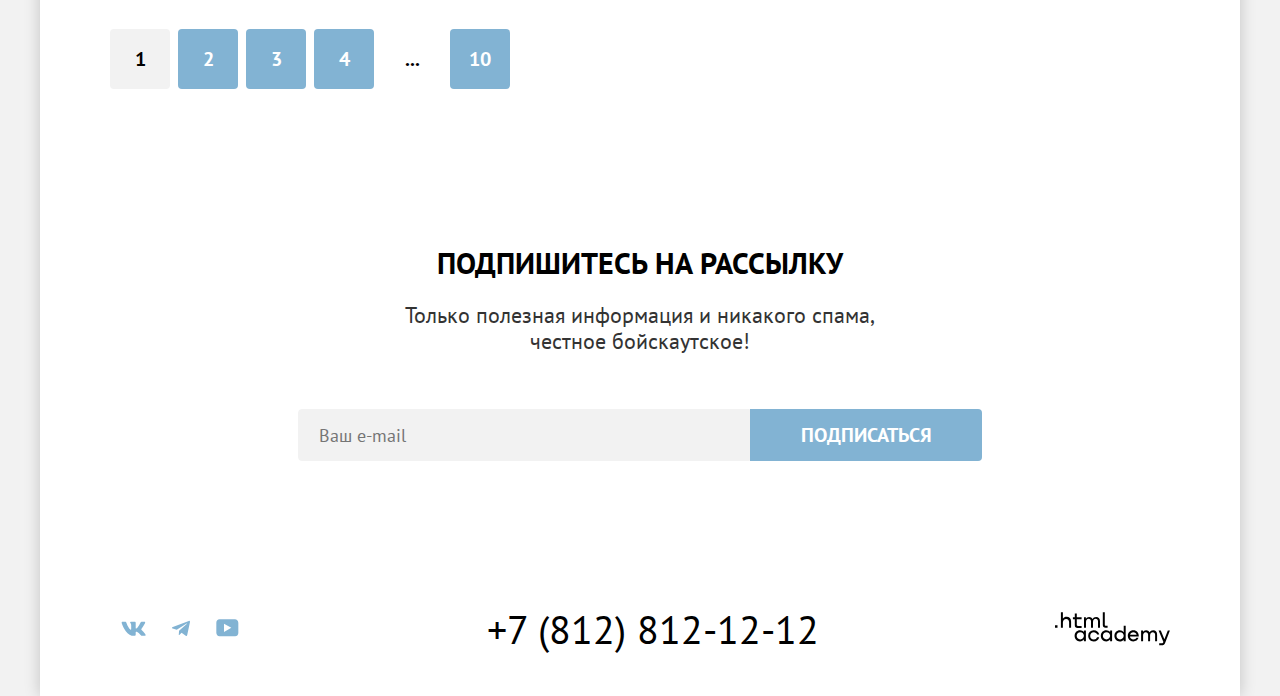
==== commit a5edd3f4: "Вносит правки по защите 2" ====
--- a/catalog.html
+++ b/catalog.html
@@ -5,7 +5,8 @@
     <meta charset="UTF-8">
     <meta name="viewport" content="width=device-width, initial-scale=1.0">
     <title>Каталог</title>
-    <link type="image/x-icon" href="images/favicon.svg" rel="shortcut icon">
+    <link rel="icon" href="favicon.ico">
+    <link rel="icon" type="image/png" href="images/favicon.png">
     <link rel="stylesheet" href="styles/styles.css">
   </head>
 
@@ -25,7 +26,7 @@
               <a class="navigation-link" href="#">О Седоне</a>
             </li>
             <li class="navigation-item">
-              <a class="navigation-link navigation-link-current" href="#">Гостиницы</a>
+              <a class="navigation-link navigation-link-current">Гостиницы</a>
             </li>
           </ul>
           <ul class="navigation-list navigation-user">
@@ -268,7 +269,7 @@
                 </div>
               </div>
             </li>
-            <li class="product-card">
+            <li class="product-card card4">
               <a class="product-card-link" href="#">
                 <img class="product-card-img" src="images/catalog/hotel-4.jpg" width="300" height="212"
                   alt="горы вечером в закатном свете и звездным небом">
--- a/styles/styles.css
+++ b/styles/styles.css
@@ -740,7 +740,7 @@
   color: #ffffff;
   background: #756157 url("../images/filter-background.jpg") no-repeat center center;
   background-size: cover;
-  padding: 35px 70px 68px;
+  padding: 35px 70px 70px;
 }
 
 .breadcrumbs-list {
@@ -749,7 +749,7 @@
   flex-direction: row;
   flex-wrap: wrap;
   align-items: center;
-  margin: 0 0 40px;
+  margin: 0 0 37px;
   padding: 0;
 }
 
@@ -1161,12 +1161,13 @@
 /*Search results*/
 .search-results {
   text-align: left;
-  padding: 51px 70px 70px;
+  padding: 53px 70px 70px;
   margin: 0;
 }
 
 .search-results-container {
   display: flex;
+  margin-bottom: 36px;
 }
 
 .search-results-title {
@@ -1179,7 +1180,6 @@
   margin: 0;
   padding: 0;
   margin-right: 198px;
-  margin-bottom: 45px;
   margin-top: 5px;
 }
 
@@ -1187,7 +1187,7 @@
   font-family: "PT Sans", sans-serif;
   font-size: 18px;
   line-height: 21px;
-  padding: 13px 20px;
+  padding: 10px 20px;
   width: 292px;
   box-sizing: border-box;
   border: 2px solid #e5e5e5;
@@ -1224,6 +1224,7 @@
 .select-button-list {
   width: 160px;
   margin: 0;
+  margin-top: -3px;
   padding: 0;
   list-style-type: none;
   display: flex;
@@ -1290,6 +1291,10 @@
   justify-content: flex-start;
   align-items: flex-start;
   gap: 16px;
+}
+
+.card4 {
+  margin-top: -3px;
 }
 
 .product-card-link {
@@ -1354,7 +1359,7 @@
 .hotel4 {
   max-width: 42px;
   height: 17px;
-  margin-top: 7px;
+  margin-top: 11px;
 }
 
 .product-card-price {
@@ -1454,7 +1459,7 @@
   flex-wrap: wrap;
   gap: 8px;
   margin: 0;
-  margin-top: 76px;
+  margin-top: 79px;
   margin-bottom: 64px;
   padding: 0;
   cursor: pointer;
